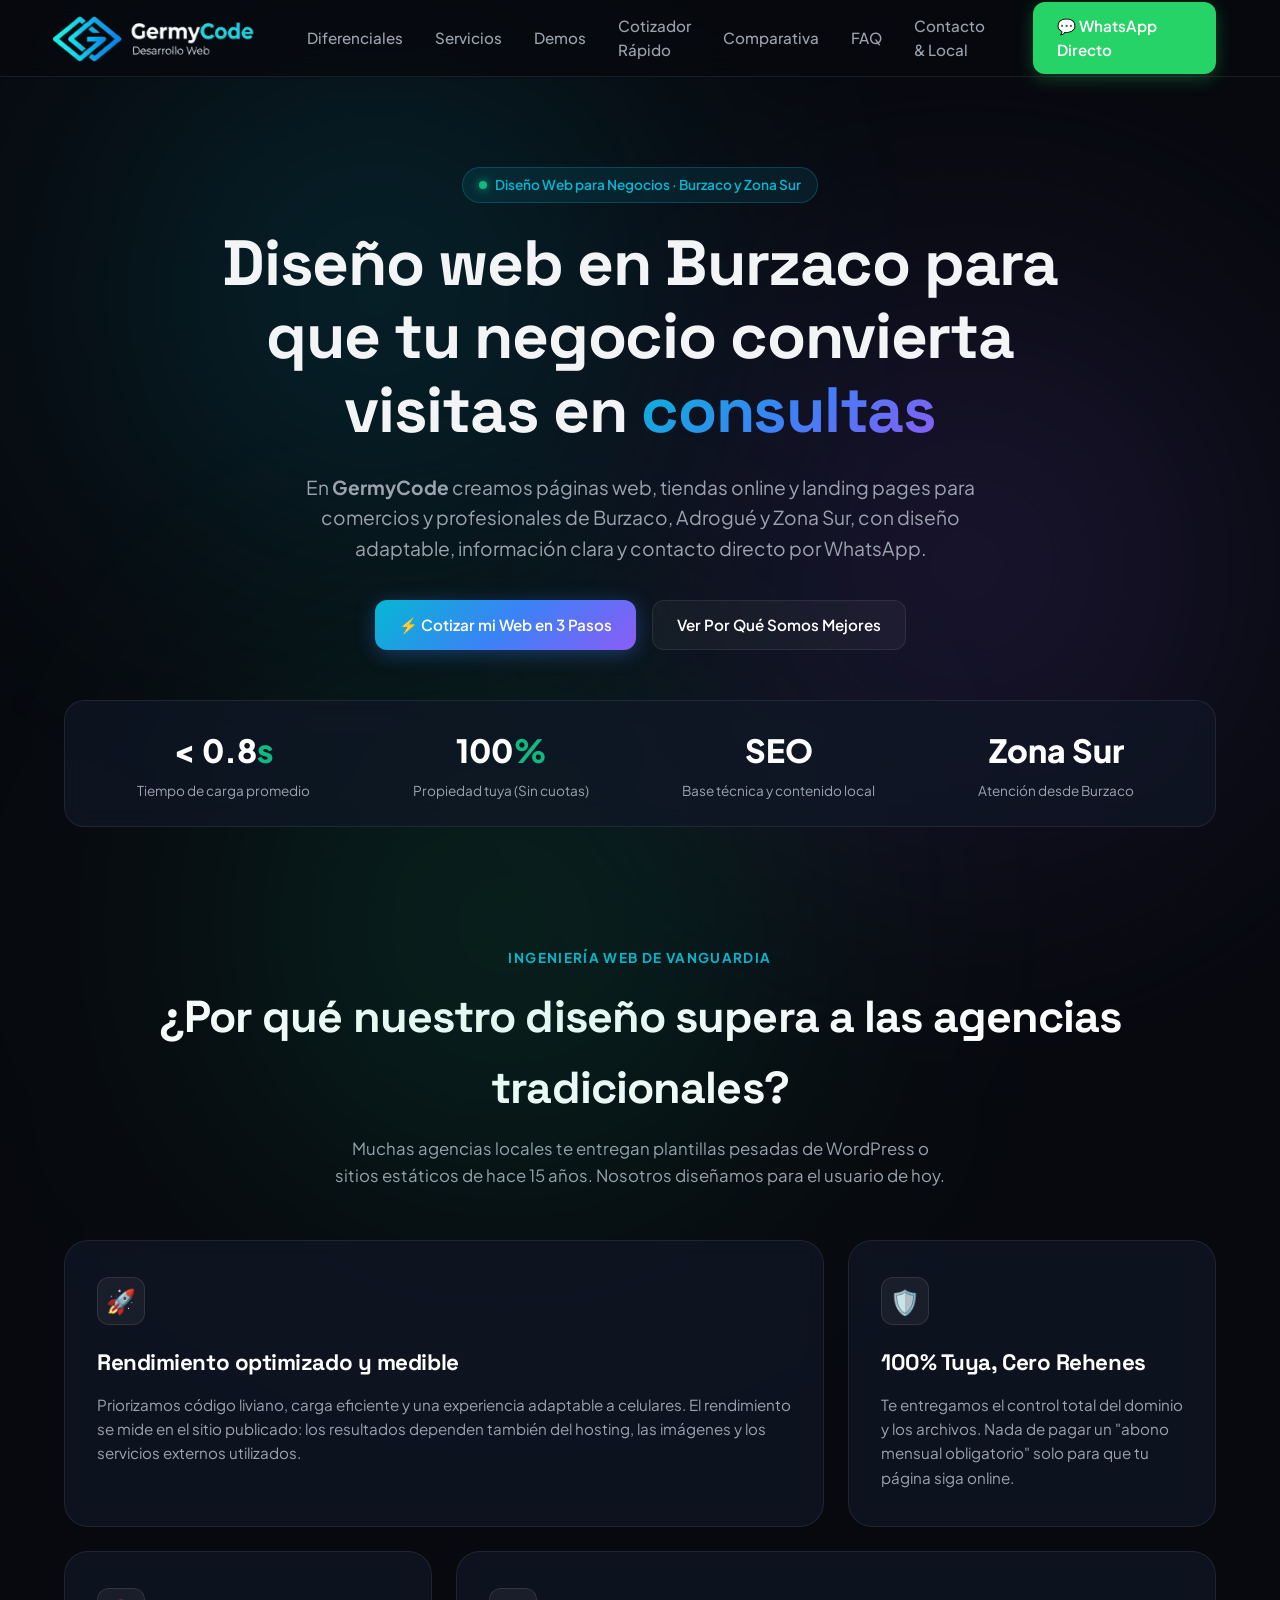
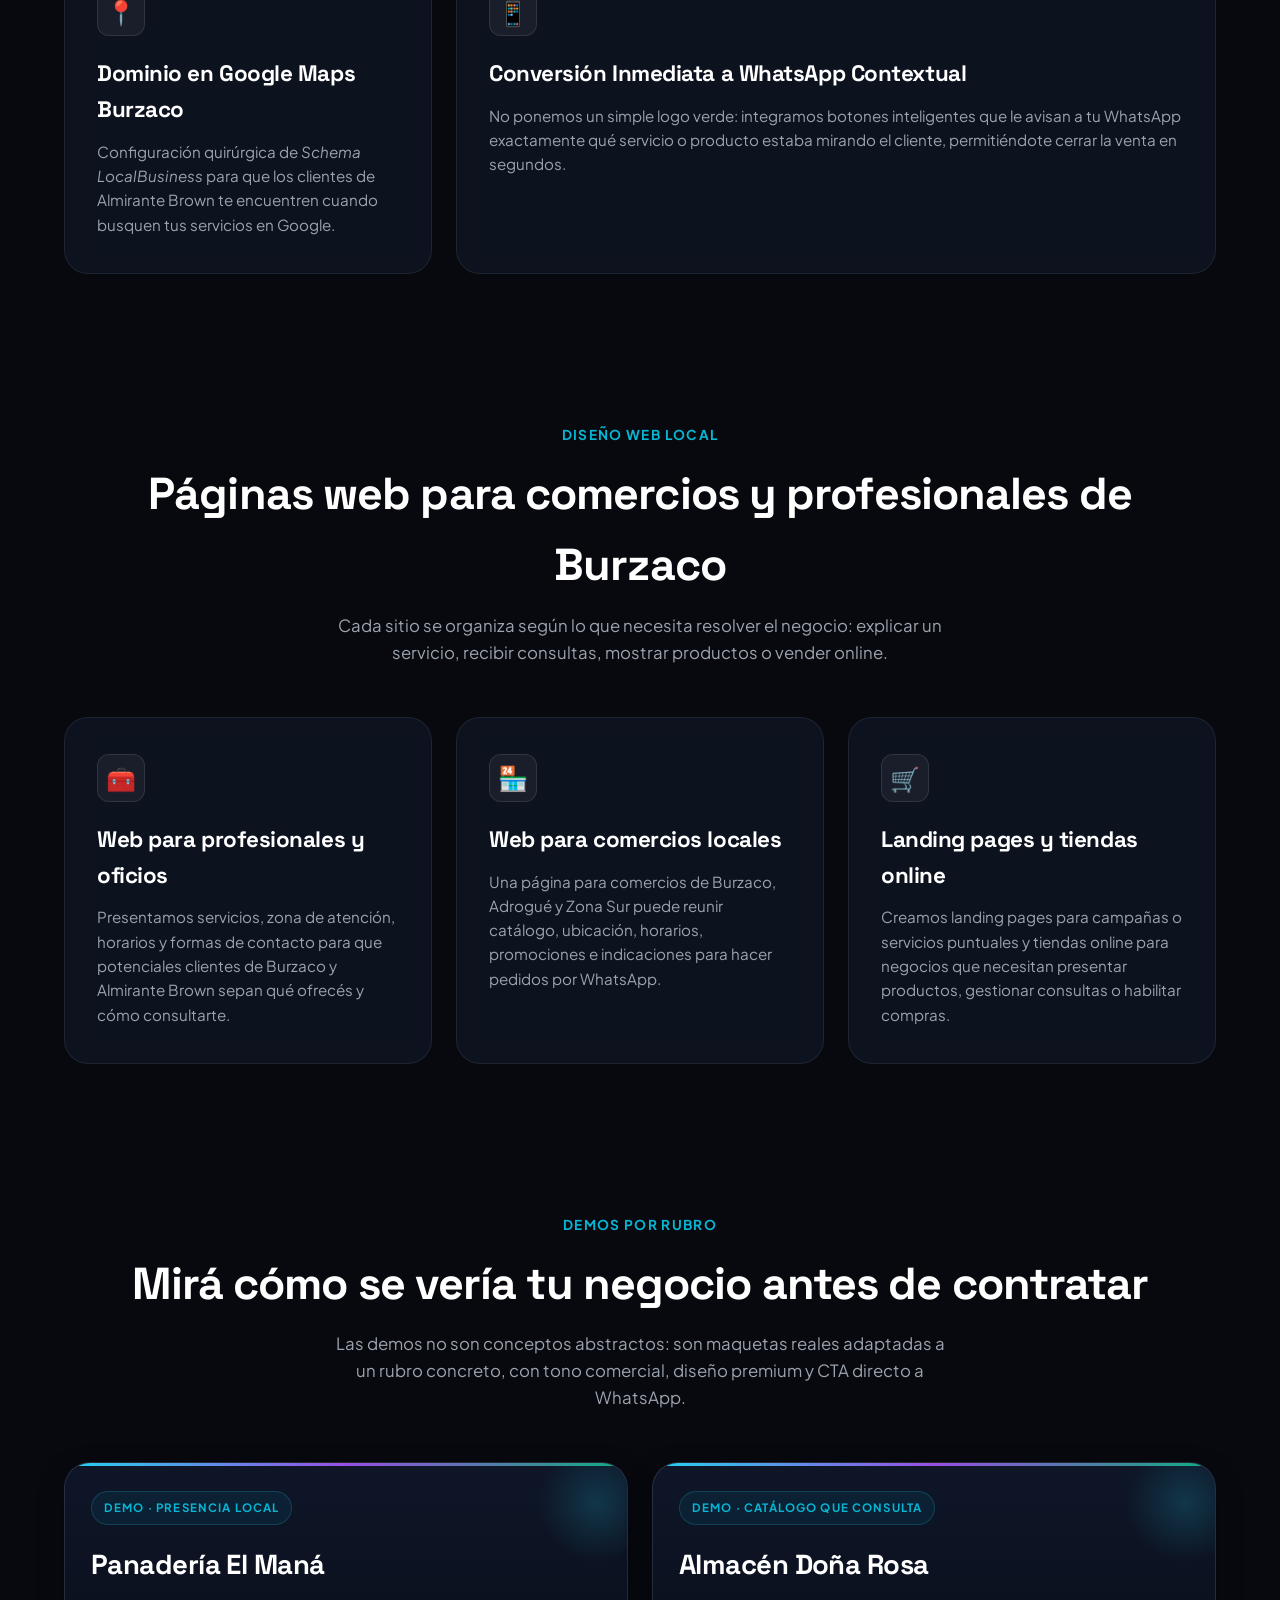
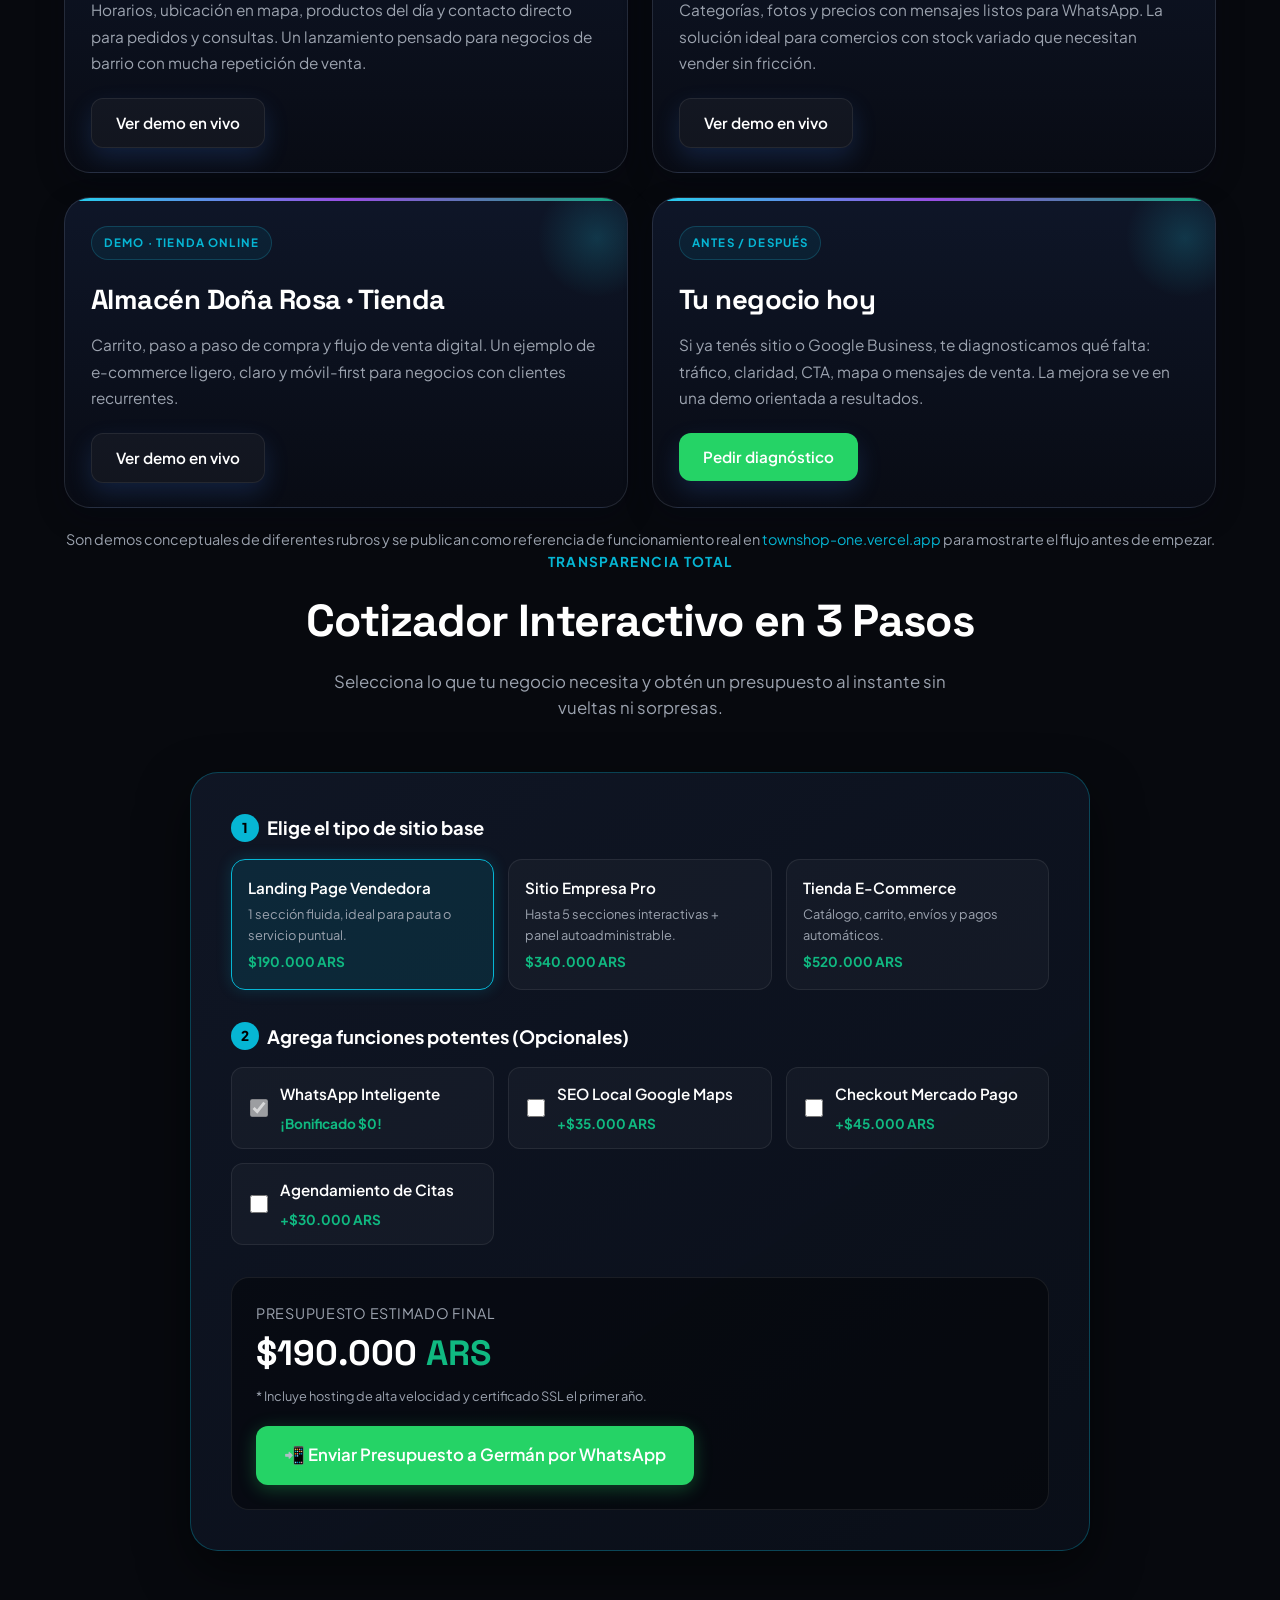
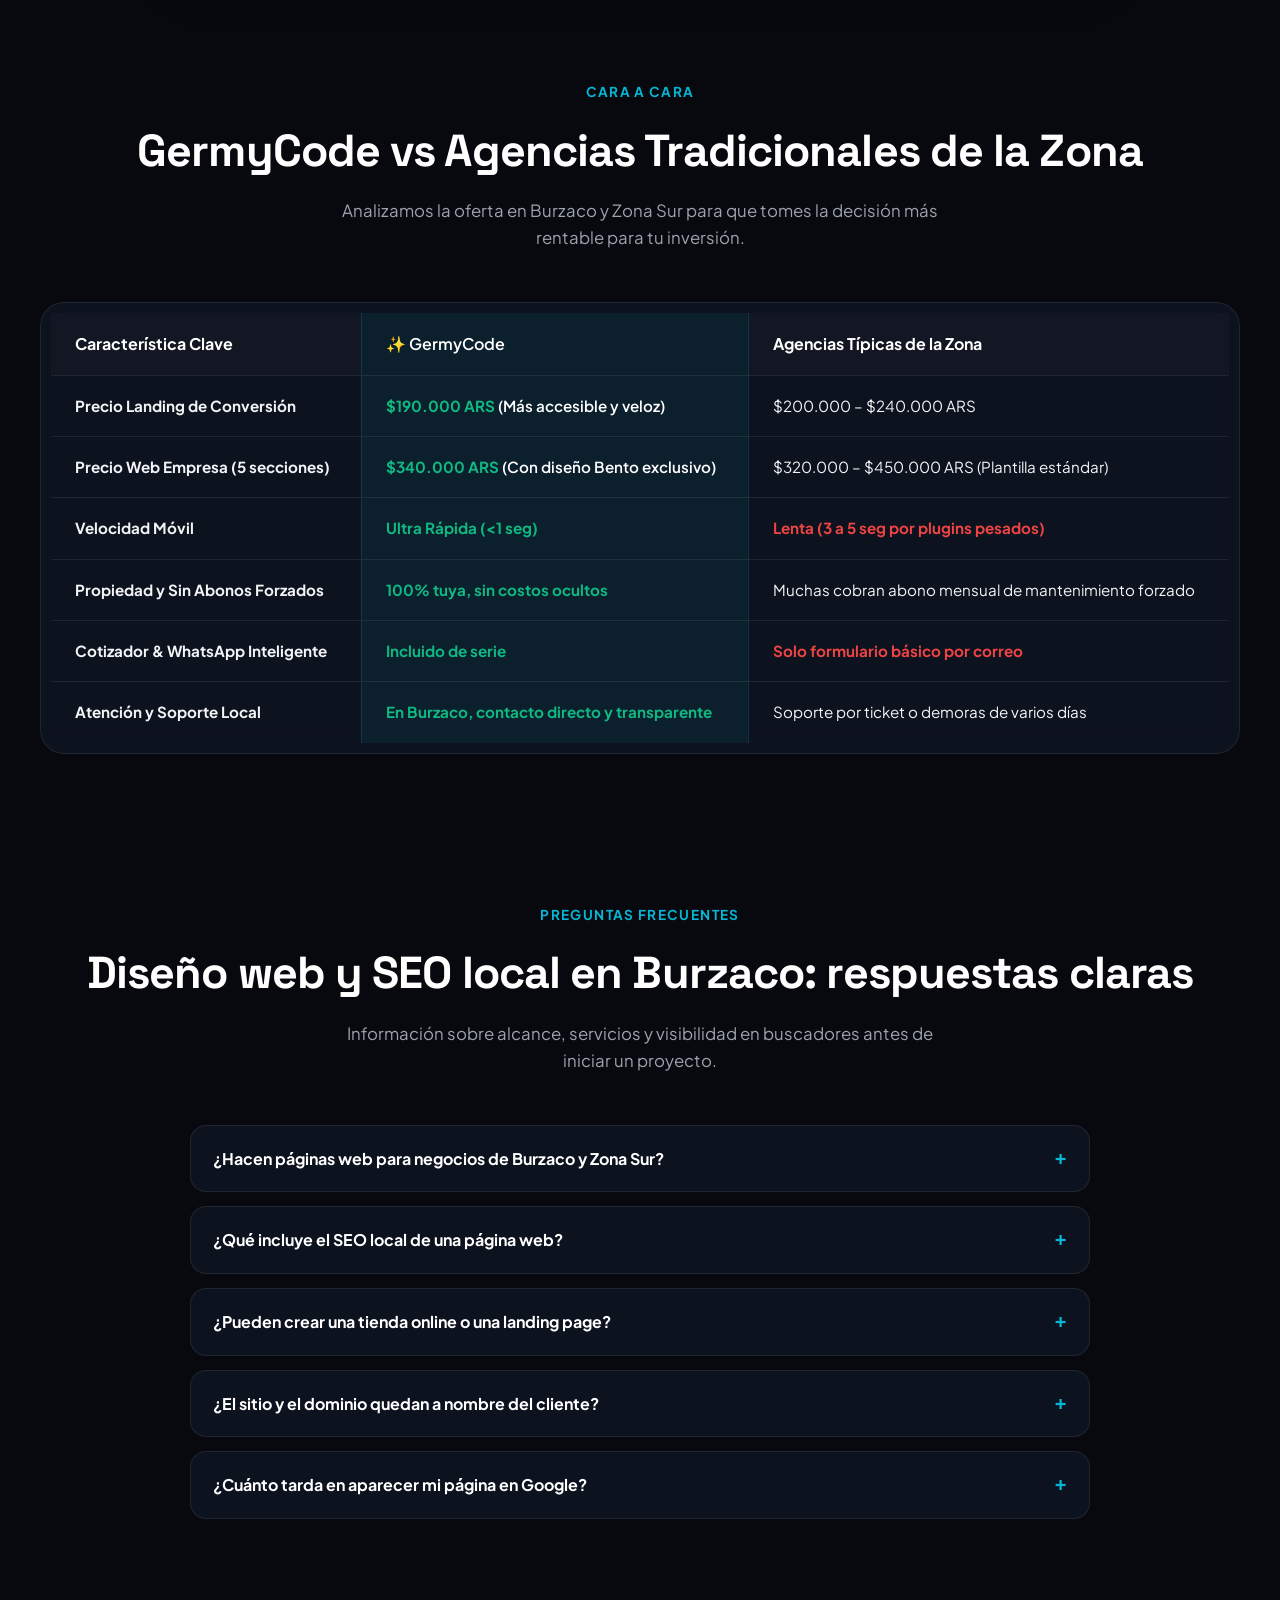
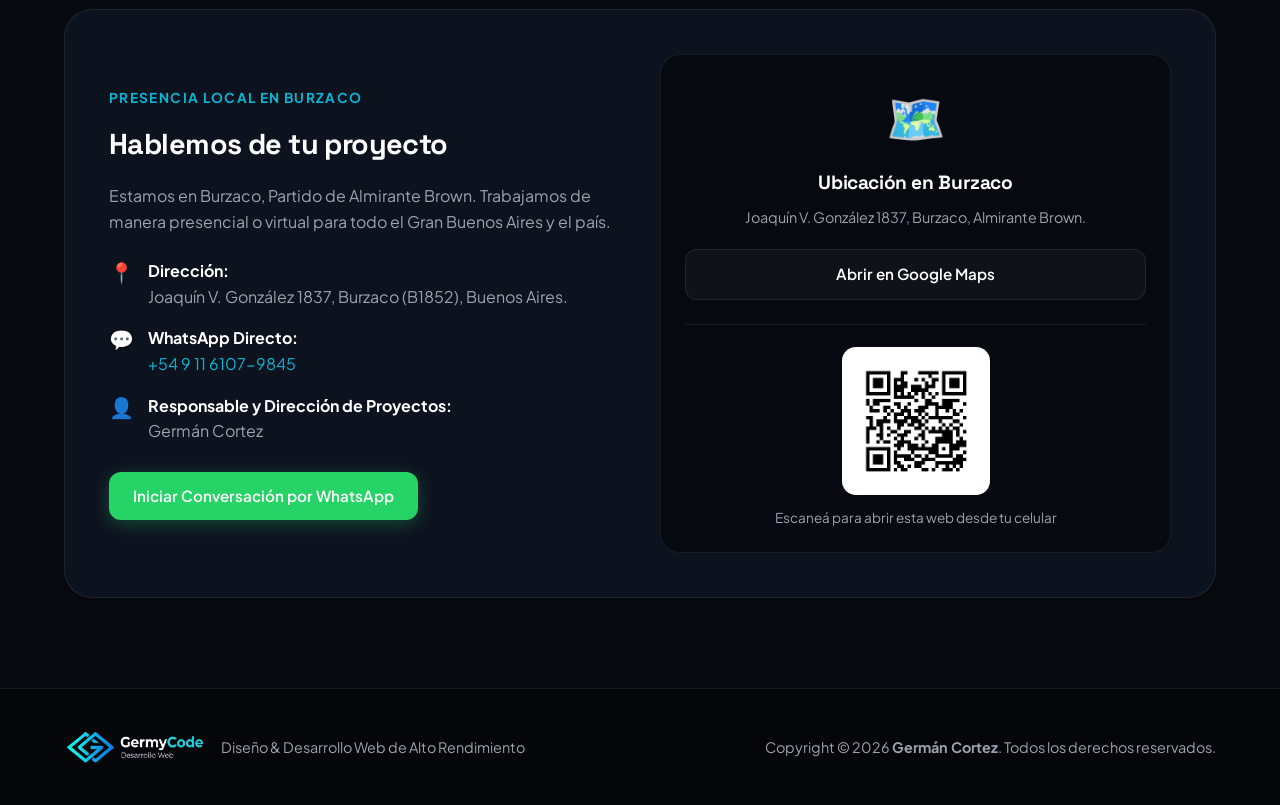
==== index.html @ 457bf607 "Dominio germycode.com.ar: rutas a raíz, canonical y metadatos - manifest: start_url y scope a "/" (a" ====
<!DOCTYPE html>
<html lang="es" class="scroll-smooth">
<head>
  <meta charset="UTF-8">
  <meta name="viewport" content="width=device-width, initial-scale=1.0">
  <meta http-equiv="X-UA-Compatible" content="IE=edge">
  <title>GermyCode | Sitio Web Profesional en Burzaco y Zona Sur</title>
  <meta name="description" content="Diseño web profesional en Burzaco y Zona Sur. Páginas rápidas, conversiones, tiendas online y landing pages para negocios locales con WhatsApp directo y SEO local.">
  <meta name="robots" content="index, follow, max-snippet:-1, max-image-preview:large, max-video-preview:-1">
  <meta name="theme-color" content="#07090e">
  <meta name="author" content="Germán Cortez - GermyCode">
  <link rel="canonical" href="https://www.germycode.com.ar/">
  <meta property="og:type" content="website">
  <meta property="og:locale" content="es_AR">
  <meta property="og:site_name" content="GermyCode">
  <meta property="og:url" content="https://www.germycode.com.ar/">
  <meta property="og:title" content="GermyCode | Sitio Web Profesional en Burzaco y Zona Sur">
  <meta property="og:description" content="Diseño web profesional en Burzaco y Zona Sur. Páginas rápidas, conversiones, tiendas online y landing pages para negocios locales con WhatsApp directo y SEO local.">
  <meta property="og:image" content="https://images.unsplash.com/photo-1460925895917-afdab827c52f?auto=format&fit=crop&w=1200&q=80">
  <meta name="twitter:card" content="summary_large_image">
  <meta name="twitter:title" content="GermyCode | Sitio Web Profesional en Burzaco y Zona Sur">
  <meta name="twitter:description" content="Diseño web profesional en Burzaco y Zona Sur. Páginas rápidas, conversiones, tiendas online y landing pages para negocios locales.">
  <meta name="twitter:image" content="https://images.unsplash.com/photo-1460925895917-afdab827c52f?auto=format&fit=crop&w=1200&q=80">

  <!-- Favicon GermyCode -->
  <link rel="icon" type="image/x-icon" href="assets/favicon.ico">
  <link rel="icon" type="image/png" sizes="32x32" href="assets/favicon-32x32.png">
  <link rel="icon" type="image/png" sizes="16x16" href="assets/favicon-16x16.png">
  <link rel="apple-touch-icon" sizes="180x180" href="assets/apple-touch-icon.png">

  <!-- PWA: Manifest -->
  <link rel="manifest" href="manifest.json">

  <link rel="preconnect" href="https://fonts.googleapis.com">
  <link rel="preconnect" href="https://fonts.gstatic.com" crossorigin>
  <link href="https://fonts.googleapis.com/css2?family=Plus+Jakarta+Sans:wght@300;400;500;600;700;800&family=Space+Grotesk:wght@500;700&display=swap" rel="stylesheet">
  
  <!-- Estructura de Datos Schema.org para SEO Local -->
  <script type="application/ld+json">
  {
    "@context": "https://schema.org",
    "@type": "LocalBusiness",
    "name": "GermyCode",
    "url": "https://www.germycode.com.ar/",
    "image": "https://www.germycode.com.ar/assets/android-chrome-512x512.png",
    "founder": {
      "@type": "Person",
      "name": "Germán Cortez"
    },
    "description": "Estudio de diseño web y soluciones digitales de alto impacto en Burzaco y Zona Sur.",
    "telephone": "+5491161079845",
    "contactPoint": {
      "@type": "ContactPoint",
      "telephone": "+5491161079845",
      "contactType": "sales",
      "availableLanguage": "Spanish",
      "url": "https://wa.me/5491161079845"
    },
    "address": {
      "@type": "PostalAddress",
      "streetAddress": "Joaquín V. González 1837",
      "addressLocality": "Burzaco",
      "addressRegion": "Buenos Aires",
      "postalCode": "1852",
      "addressCountry": "AR"
    },
    "geo": {
      "@type": "GeoCoordinates",
      "latitude": -34.8267,
      "longitude": -58.3975
    },
    "areaServed": [
      "Burzaco",
      "Adrogué",
      "Almirante Brown",
      "Zona Sur",
      "Buenos Aires"
    ],
    "openingHoursSpecification": {
      "@type": "OpeningHoursSpecification",
      "dayOfWeek": ["Monday", "Tuesday", "Wednesday", "Thursday", "Friday", "Saturday"],
      "opens": "09:00",
      "closes": "20:00"
    },
    "priceRange": "$$"
  }
  </script>
  <script type="application/ld+json">
  {
    "@context": "https://schema.org",
    "@type": "FAQPage",
    "mainEntity": [
      {
        "@type": "Question",
        "name": "¿Hacen páginas web para negocios de Burzaco y Zona Sur?",
        "acceptedAnswer": {
          "@type": "Answer",
          "text": "Sí. GermyCode trabaja desde Burzaco con comercios, profesionales y prestadores de servicios de Almirante Brown y Zona Sur. También se pueden coordinar proyectos a distancia."
        }
      },
      {
        "@type": "Question",
        "name": "¿Qué incluye el SEO local de una página web?",
        "acceptedAnswer": {
          "@type": "Answer",
          "text": "La base incluye estructura clara, títulos y descripciones relevantes, información local consistente y datos estructurados cuando corresponden. La visibilidad también depende de la competencia, el contenido, el perfil de negocio y otros factores; no se garantizan posiciones."
        }
      },
      {
        "@type": "Question",
        "name": "¿Pueden crear una tienda online o una landing page?",
        "acceptedAnswer": {
          "@type": "Answer",
          "text": "Sí. Se desarrollan landing pages para presentar un servicio, sitios institucionales para empresas y tiendas online con catálogo y flujo de compra, según el alcance acordado."
        }
      },
      {
        "@type": "Question",
        "name": "¿El sitio y el dominio quedan a nombre del cliente?",
        "acceptedAnswer": {
          "@type": "Answer",
          "text": "El sitio se entrega al cliente con acceso a sus archivos. El dominio y las cuentas de hosting se configuran a nombre del cliente para que mantenga el control."
        }
      },
      {
        "@type": "Question",
        "name": "¿Cuánto tarda en aparecer mi página en Google?",
        "acceptedAnswer": {
          "@type": "Answer",
          "text": "El tiempo de rastreo e indexación varía y no se puede garantizar una fecha ni una posición. Se puede facilitar el rastreo con una página accesible, enlaces internos y herramientas como Google Search Console."
        }
      }
    ]
  }
  </script>

  <style>
    :root {
      --bg-dark: #07090e;
      --card-bg: rgba(17, 24, 39, 0.7);
      --card-border: rgba(255, 255, 255, 0.08);
      --accent-cyan: #06b6d4;
      --accent-emerald: #10b981;
      --accent-violet: #8b5cf6;
      --accent-gradient: linear-gradient(135deg, #06b6d4 0%, #3b82f6 50%, #8b5cf6 100%);
      --text-main: #f3f4f6;
      --text-muted: #9ca3af;
    }

    * {
      box-sizing: border-box;
      margin: 0;
      padding: 0;
    }

    body {
      font-family: 'Plus Jakarta Sans', sans-serif;
      background-color: var(--bg-dark);
      color: var(--text-main);
      overflow-x: hidden;
      line-height: 1.6;
    }

    h1, h2, h3, h4, .font-heading {
      font-family: 'Space Grotesk', sans-serif;
      letter-spacing: -0.02em;
    }

    .container {
      width: 100%;
      max-width: 1200px;
      margin: 0 auto;
      padding: 0 24px;
    }

    /* Luces ambientales de fondo */
    .glow-bg {
      position: absolute;
      width: 500px;
      height: 500px;
      border-radius: 50%;
      filter: blur(140px);
      pointer-events: none;
      z-index: 0;
      opacity: 0.18;
    }
    .glow-cyan { top: 5%; left: 10%; background: #06b6d4; }
    .glow-violet { top: 35%; right: 5%; background: #8b5cf6; }
    .glow-emerald { top: 75%; left: 20%; background: #10b981; }

    /* Barra de Navegación */
    header {
      position: sticky;
      top: 0;
      z-index: 100;
      backdrop-filter: blur(16px);
      -webkit-backdrop-filter: blur(16px);
      background: rgba(7, 9, 14, 0.75);
      border-bottom: 1px solid var(--card-border);
    }
    .nav-inner {
      display: flex;
      justify-content: space-between;
      align-items: center;
      height: 76px;
      gap: 48px;
    }
    .brand {
      display: flex;
      align-items: center;
      gap: 12px;
      text-decoration: none;
      color: #fff;
      margin-left: -16px;
      margin-right: auto;
    }
    .brand-logo-img {
      display: block;
      height: 53px;
      width: auto;
    }

    .nav-links {
      display: flex;
      gap: 32px;
      align-items: center;
    }
    .nav-links a {
      color: var(--text-muted);
      text-decoration: none;
      font-size: 0.95rem;
      font-weight: 500;
      transition: color 0.2s ease;
    }
    .nav-links a:hover {
      color: #fff;
    }

    /* Botones */
    .btn {
      display: inline-flex;
      align-items: center;
      justify-content: center;
      gap: 8px;
      padding: 12px 24px;
      border-radius: 12px;
      font-weight: 600;
      font-size: 0.95rem;
      text-decoration: none;
      cursor: pointer;
      transition: all 0.3s cubic-bezier(0.16, 1, 0.3, 1);
      border: none;
    }
    .btn-primary {
      background: var(--accent-gradient);
      color: #fff;
      box-shadow: 0 4px 20px rgba(59, 130, 246, 0.35);
    }
    .btn-primary:hover {
      transform: translateY(-2px);
      box-shadow: 0 8px 28px rgba(6, 182, 212, 0.5);
    }
    .btn-outline {
      background: rgba(255, 255, 255, 0.04);
      color: #fff;
      border: 1px solid var(--card-border);
    }
    .btn-outline:hover {
      background: rgba(255, 255, 255, 0.1);
      border-color: rgba(255, 255, 255, 0.2);
    }
    .btn-whatsapp {
      background: #25d366;
      color: #fff;
      box-shadow: 0 4px 18px rgba(37, 211, 102, 0.3);
    }
    .btn-whatsapp:hover {
      transform: translateY(-2px);
      box-shadow: 0 8px 24px rgba(37, 211, 102, 0.5);
    }

    /* Hero */
    .hero {
      position: relative;
      padding: 90px 0 60px;
      text-align: center;
      z-index: 1;
    }
    .badge-pill {
      display: inline-flex;
      align-items: center;
      gap: 8px;
      padding: 6px 16px;
      background: rgba(6, 182, 212, 0.1);
      border: 1px solid rgba(6, 182, 212, 0.25);
      border-radius: 999px;
      color: var(--accent-cyan);
      font-size: 0.85rem;
      font-weight: 600;
      margin-bottom: 24px;
    }
    .badge-pill .pulse {
      width: 8px;
      height: 8px;
      border-radius: 50%;
      background: var(--accent-emerald);
      box-shadow: 0 0 10px var(--accent-emerald);
      animation: pulseAnim 2s infinite;
    }
    @keyframes pulseAnim {
      0% { opacity: 1; transform: scale(1); }
      50% { opacity: 0.4; transform: scale(1.3); }
      100% { opacity: 1; transform: scale(1); }
    }
    .hero h1 {
      font-size: clamp(2.5rem, 5vw, 4.2rem);
      line-height: 1.15;
      font-weight: 800;
      margin-bottom: 24px;
      max-width: 950px;
      margin-left: auto;
      margin-right: auto;
    }
    .text-gradient {
      background: var(--accent-gradient);
      background-clip: text;
      -webkit-background-clip: text;
      -webkit-text-fill-color: transparent;
    }
    .hero p {
      font-size: 1.2rem;
      color: var(--text-muted);
      max-width: 720px;
      margin: 0 auto 36px;
    }
    .hero-actions {
      display: flex;
      gap: 16px;
      justify-content: center;
      flex-wrap: wrap;
      margin-bottom: 50px;
    }
    .metrics-bar {
      display: grid;
      grid-template-columns: repeat(auto-fit, minmax(200px, 1fr));
      gap: 20px;
      margin-top: 40px;
      background: var(--card-bg);
      border: 1px solid var(--card-border);
      border-radius: 20px;
      padding: 24px 30px;
      backdrop-filter: blur(12px);
    }
    .metric-item {
      text-align: center;
    }
    .metric-num {
      font-size: 2rem;
      font-weight: 800;
      color: #fff;
    }
    .metric-num span {
      color: var(--accent-emerald);
    }
    .metric-label {
      font-size: 0.85rem;
      color: var(--text-muted);
      margin-top: 4px;
    }

    /* Bento Grid */
    .section-title-wrap {
      text-align: center;
      margin-bottom: 50px;
    }
    .section-tag {
      font-size: 0.85rem;
      font-weight: 700;
      text-transform: uppercase;
      letter-spacing: 0.1em;
      color: var(--accent-cyan);
      margin-bottom: 12px;
      display: block;
    }
    .section-title {
      font-size: clamp(2rem, 3.5vw, 2.8rem);
      font-weight: 700;
      color: #fff;
    }
    .section-subtitle {
      font-size: 1.05rem;
      color: var(--text-muted);
      max-width: 620px;
      margin: 12px auto 0;
    }

    .bento-grid {
      display: grid;
      grid-template-columns: repeat(12, 1fr);
      gap: 24px;
      margin-bottom: 90px;
    }
    .bento-card {
      background: var(--card-bg);
      border: 1px solid var(--card-border);
      border-radius: 24px;
      padding: 36px 32px;
      position: relative;
      overflow: hidden;
      transition: all 0.3s ease;
      backdrop-filter: blur(10px);
    }
    .bento-card:hover {
      border-color: rgba(6, 182, 212, 0.4);
      transform: translateY(-4px);
      box-shadow: 0 12px 30px rgba(0, 0, 0, 0.4);
    }
    .col-span-8 { grid-column: span 8; }
    .col-span-4 { grid-column: span 4; }
    .col-span-6 { grid-column: span 6; }
    .col-span-12 { grid-column: span 12; }

    .bento-icon {
      width: 48px;
      height: 48px;
      border-radius: 12px;
      display: flex;
      align-items: center;
      justify-content: center;
      margin-bottom: 20px;
      font-size: 1.5rem;
      background: rgba(255, 255, 255, 0.05);
      border: 1px solid rgba(255, 255, 255, 0.1);
    }
    .bento-card h3 {
      font-size: 1.4rem;
      font-weight: 700;
      margin-bottom: 12px;
      color: #fff;
    }
    .bento-card p {
      color: var(--text-muted);
      font-size: 0.95rem;
      line-height: 1.6;
    }

    /* Demos por rubro */
    .demo-grid {
      display: grid;
      grid-template-columns: repeat(2, minmax(0, 1fr));
      gap: 24px;
      margin-top: 42px;
    }
    .demo-card {
      background: linear-gradient(180deg, rgba(15, 23, 42, 0.95), rgba(9, 12, 21, 0.96));
      border: 1px solid rgba(148, 163, 184, 0.18);
      border-radius: 26px;
      padding: 28px 26px 24px;
      position: relative;
      overflow: hidden;
      transition: all 0.32s ease;
      backdrop-filter: blur(10px);
      box-shadow: 0 10px 28px rgba(2, 6, 23, 0.28);
    }
    .demo-card:hover {
      transform: translateY(-6px);
      border-color: rgba(34, 211, 238, 0.45);
      box-shadow: 0 20px 40px rgba(6, 182, 212, 0.14), 0 12px 28px rgba(15, 23, 42, 0.4);
    }
    .demo-card::before {
      content: "";
      position: absolute;
      inset: 0 0 auto 0;
      height: 3px;
      background: linear-gradient(90deg, rgba(34, 211, 238, 1), rgba(168, 85, 247, 0.9), rgba(16, 185, 129, 0.9));
      opacity: 1;
    }
    .demo-card::after {
      content: "";
      position: absolute;
      right: -30px;
      top: -20px;
      width: 120px;
      height: 120px;
      border-radius: 50%;
      background: radial-gradient(circle, rgba(34, 211, 238, 0.18), transparent 70%);
      pointer-events: none;
    }
    .demo-label {
      display: inline-flex;
      align-items: center;
      gap: 8px;
      padding: 7px 12px;
      border-radius: 999px;
      background: rgba(6, 182, 212, 0.08);
      border: 1px solid rgba(34, 211, 238, 0.2);
      color: var(--accent-cyan);
      font-size: 0.72rem;
      font-weight: 700;
      text-transform: uppercase;
      letter-spacing: 0.1em;
      margin-bottom: 18px;
    }
    .demo-card h3 {
      font-size: 1.72rem;
      margin-bottom: 10px;
      color: #fff;
      letter-spacing: -0.02em;
    }
    .demo-card p {
      color: var(--text-muted);
      font-size: 0.96rem;
      line-height: 1.7;
      margin-bottom: 22px;
      max-width: 58ch;
    }
    .demo-btn {
      display: inline-flex;
      width: fit-content;
      box-shadow: 0 10px 24px rgba(59, 130, 246, 0.18);
    }
    .demo-btn:hover {
      transform: translateY(-2px);
    }
    .demo-note {
      text-align: center;
      color: var(--text-muted);
      font-size: 0.9rem;
      margin-top: 20px;
      line-height: 1.6;
    }
    .demo-note a {
      color: var(--accent-cyan);
      text-decoration: none;
    }

    /* Preguntas frecuentes */
    .faq-list {
      display: grid;
      gap: 14px;
      max-width: 900px;
      margin: 0 auto 90px;
    }
    .faq-list details {
      background: var(--card-bg);
      border: 1px solid var(--card-border);
      border-radius: 16px;
      padding: 20px 22px;
      transition: border-color 0.2s ease, background 0.2s ease;
    }
    .faq-list details[open] {
      background: rgba(17, 24, 39, 0.92);
      border-color: rgba(6, 182, 212, 0.3);
    }
    .faq-list summary {
      color: #fff;
      cursor: pointer;
      font-weight: 700;
      list-style: none;
    }
    .faq-list summary::-webkit-details-marker { display: none; }
    .faq-list summary::after {
      content: "+";
      float: right;
      color: var(--accent-cyan);
      font-size: 1.25rem;
      line-height: 1;
      margin-left: 16px;
    }
    .faq-list details[open] summary::after { content: "−"; }
    .faq-list details p {
      color: var(--text-muted);
      line-height: 1.7;
      margin-top: 14px;
      max-width: 75ch;
    }

    /* Tabla Comparativa */
    .compare-section {
      padding: 40px 0 90px;
    }
    .table-container {
      overflow-x: auto;
      background: var(--card-bg);
      border: 1px solid var(--card-border);
      border-radius: 24px;
      padding: 10px;
      backdrop-filter: blur(12px);
    }
    table {
      width: 100%;
      border-collapse: collapse;
      text-align: left;
    }
    th, td {
      padding: 18px 24px;
      border-bottom: 1px solid var(--card-border);
      font-size: 0.95rem;
    }
    th {
      font-weight: 700;
      color: #fff;
      font-size: 1rem;
      background: rgba(255, 255, 255, 0.02);
    }
    tr:last-child td {
      border-bottom: none;
    }
    .highlight-cell {
      background: rgba(6, 182, 212, 0.08);
      font-weight: 600;
      color: #fff;
      border-left: 1px solid rgba(6, 182, 212, 0.2);
      border-right: 1px solid rgba(6, 182, 212, 0.2);
    }
    .badge-check {
      color: var(--accent-emerald);
      font-weight: 700;
    }
    .badge-cross {
      color: #ef4444;
      font-weight: 700;
    }

    /* Cotizador Interactivo */
    .estimator-box {
      background: linear-gradient(145deg, rgba(17, 24, 39, 0.9), rgba(10, 15, 25, 0.95));
      border: 1px solid rgba(6, 182, 212, 0.3);
      border-radius: 28px;
      padding: 40px;
      box-shadow: 0 20px 50px rgba(0, 0, 0, 0.5);
      margin: 40px auto 90px;
      max-width: 900px;
    }
    .estimator-step {
      margin-bottom: 32px;
    }
    .step-number {
      display: inline-block;
      width: 28px;
      height: 28px;
      line-height: 28px;
      text-align: center;
      border-radius: 50%;
      background: var(--accent-cyan);
      color: #000;
      font-weight: 800;
      font-size: 0.85rem;
      margin-right: 8px;
    }
    .step-title {
      font-size: 1.15rem;
      font-weight: 700;
      color: #fff;
      margin-bottom: 16px;
      display: flex;
      align-items: center;
    }
    .option-grid {
      display: grid;
      grid-template-columns: repeat(auto-fit, minmax(220px, 1fr));
      gap: 14px;
    }
    .option-card {
      background: rgba(255, 255, 255, 0.03);
      border: 1px solid var(--card-border);
      border-radius: 14px;
      padding: 16px;
      cursor: pointer;
      transition: all 0.2s ease;
      display: flex;
      flex-direction: column;
      justify-content: space-between;
    }
    .option-card:hover {
      border-color: rgba(255, 255, 255, 0.25);
    }
    .option-card.selected {
      background: rgba(6, 182, 212, 0.12);
      border-color: var(--accent-cyan);
      box-shadow: 0 0 15px rgba(6, 182, 212, 0.2);
    }
    .option-name {
      font-weight: 600;
      font-size: 0.95rem;
      color: #fff;
    }
    .option-price {
      font-size: 0.85rem;
      color: var(--accent-emerald);
      font-weight: 700;
      margin-top: 6px;
    }
    .checkbox-item {
      display: flex;
      align-items: center;
      gap: 12px;
      padding: 14px 18px;
      background: rgba(255, 255, 255, 0.03);
      border: 1px solid var(--card-border);
      border-radius: 12px;
      cursor: pointer;
      transition: all 0.2s ease;
    }
    .checkbox-item:hover {
      border-color: rgba(255, 255, 255, 0.2);
    }
    .checkbox-item input[type="checkbox"] {
      width: 18px;
      height: 18px;
      accent-color: var(--accent-cyan);
      cursor: pointer;
    }
    .calc-total-box {
      background: rgba(0, 0, 0, 0.4);
      border: 1px solid var(--card-border);
      border-radius: 18px;
      padding: 24px;
      display: flex;
      justify-content: space-between;
      align-items: center;
      flex-wrap: wrap;
      gap: 20px;
    }
    .total-title {
      font-size: 0.9rem;
      color: var(--text-muted);
      text-transform: uppercase;
      letter-spacing: 0.05em;
    }
    .total-amount {
      font-size: 2.2rem;
      font-weight: 800;
      color: #fff;
      font-family: 'Space Grotesk', sans-serif;
    }
    .total-amount span {
      color: var(--accent-emerald);
    }

    /* Contacto y Ubicación */
    .contact-card {
      background: var(--card-bg);
      border: 1px solid var(--card-border);
      border-radius: 28px;
      padding: 44px;
      margin-bottom: 90px;
      display: grid;
      grid-template-columns: 1fr 1fr;
      gap: 40px;
      align-items: center;
    }
    .contact-info h3 {
      font-size: 1.8rem;
      margin-bottom: 16px;
      color: #fff;
    }
    .contact-detail {
      display: flex;
      align-items: flex-start;
      gap: 14px;
      margin-bottom: 16px;
      color: var(--text-muted);
    }
    .contact-detail strong {
      color: #fff;
    }
    .contact-icon {
      color: var(--accent-cyan);
      font-size: 1.25rem;
      line-height: 1.4;
    }
    .qr-share {
      margin-top: 24px;
      padding-top: 22px;
      border-top: 1px solid var(--card-border);
      display: flex;
      flex-direction: column;
      align-items: center;
      gap: 12px;
      text-align: center;
    }
    .qr-share img {
      width: 148px;
      height: auto;
      padding: 10px;
      background: #fff;
      border-radius: 14px;
      display: block;
    }
    .qr-share p {
      margin: 0;
      font-size: 0.85rem;
      color: var(--text-muted);
    }

    /* Footer */
    footer {
      border-top: 1px solid var(--card-border);
      padding: 40px 0;
      background: #040609;
      font-size: 0.9rem;
      color: var(--text-muted);
    }
    .footer-content {
      display: flex;
      justify-content: space-between;
      align-items: center;
      flex-wrap: wrap;
      gap: 16px;
    }
    .footer-brand {
      display: flex;
      align-items: center;
      gap: 14px;
    }
    .footer-logo {
      height: 36px;
      width: auto;
      display: block;
    }

    /* Responsive */
    @media (max-width: 900px) {
      .col-span-8, .col-span-4, .col-span-6 { grid-column: span 12; }
      .contact-card { grid-template-columns: 1fr; }
      .nav-links { display: none; }
      .demo-grid { grid-template-columns: 1fr; }
    }
  </style>
</head>
<body>

  <div class="glow-bg glow-cyan"></div>
  <div class="glow-bg glow-violet"></div>
  <div class="glow-bg glow-emerald"></div>

  <!-- Header -->
  <header>
    <div class="container">
      <div class="nav-inner">
        <a href="#" class="brand" aria-label="GermyCode - Inicio">
          <img src="assets/logo-horizontal-transparent.png" alt="GermyCode" class="brand-logo-img" width="637" height="214">
        </a>
        <nav class="nav-links">
          <a href="#diferenciales">Diferenciales</a>
          <a href="#servicios-locales">Servicios</a>
          <a href="#demos">Demos</a>
          <a href="#cotizador">Cotizador Rápido</a>
          <a href="#comparativa">Comparativa</a>
          <a href="#preguntas-frecuentes">FAQ</a>
          <a href="#contacto">Contacto & Local</a>
        </nav>
        <a href="https://wa.me/5491161079845?text=Hola%20Germ%C3%A1n,%20quiero%20cotizar%20un%20sitio%20web%20para%20mi%20negocio%20en%20Burzaco" target="_blank" class="btn btn-whatsapp">
          <span>💬 WhatsApp Directo</span>
        </a>
      </div>
    </div>
  </header>

  <!-- Hero -->
  <section class="hero">
    <div class="container">
      <div class="badge-pill">
        <span class="pulse"></span>
        Diseño Web para Negocios · Burzaco y Zona Sur
      </div>
      <h1>
        Diseño web en Burzaco para que tu negocio convierta visitas en <span class="text-gradient">consultas</span>
      </h1>
      <p>
        En <strong>GermyCode</strong> creamos páginas web, tiendas online y landing pages para comercios y profesionales de Burzaco, Adrogué y Zona Sur, con diseño adaptable, información clara y contacto directo por WhatsApp.
      </p>
      <div class="hero-actions">
        <a href="#cotizador" class="btn btn-primary">⚡ Cotizar mi Web en 3 Pasos</a>
        <a href="#comparativa" class="btn btn-outline">Ver Por Qué Somos Mejores</a>
      </div>

      <!-- Métricas -->
      <div class="metrics-bar">
        <div class="metric-item">
          <div class="metric-num">&lt; 0.8<span>s</span></div>
          <div class="metric-label">Tiempo de carga promedio</div>
        </div>
        <div class="metric-item">
          <div class="metric-num">100<span>%</span></div>
          <div class="metric-label">Propiedad tuya (Sin cuotas)</div>
        </div>
        <div class="metric-item">
          <div class="metric-num">SEO</div>
          <div class="metric-label">Base técnica y contenido local</div>
        </div>
        <div class="metric-item">
          <div class="metric-num">Zona Sur</div>
          <div class="metric-label">Atención desde Burzaco</div>
        </div>
      </div>
    </div>
  </section>

  <!-- Bento Grid -->
  <section id="diferenciales" class="container" style="padding: 60px 24px 0;">
    <div class="section-title-wrap">
      <span class="section-tag">Ingeniería Web de Vanguardia</span>
      <h2 class="section-title">¿Por qué nuestro diseño supera a las agencias tradicionales?</h2>
      <p class="section-subtitle">
        Muchas agencias locales te entregan plantillas pesadas de WordPress o sitios estáticos de hace 15 años. Nosotros diseñamos para el usuario de hoy.
      </p>
    </div>

    <div class="bento-grid">
      <div class="bento-card col-span-8">
        <div class="bento-icon">🚀</div>
        <h3>Rendimiento optimizado y medible</h3>
        <p>
          Priorizamos código liviano, carga eficiente y una experiencia adaptable a celulares. El rendimiento se mide en el sitio publicado: los resultados dependen también del hosting, las imágenes y los servicios externos utilizados.
        </p>
      </div>

      <div class="bento-card col-span-4">
        <div class="bento-icon">🛡️</div>
        <h3>100% Tuya, Cero Rehenes</h3>
        <p>
          Te entregamos el control total del dominio y los archivos. Nada de pagar un "abono mensual obligatorio" solo para que tu página siga online.
        </p>
      </div>

      <div class="bento-card col-span-4">
        <div class="bento-icon">📍</div>
        <h3>Dominio en Google Maps Burzaco</h3>
        <p>
          Configuración quirúrgica de <em>Schema LocalBusiness</em> para que los clientes de Almirante Brown te encuentren cuando busquen tus servicios en Google.
        </p>
      </div>

      <div class="bento-card col-span-8">
        <div class="bento-icon">📱</div>
        <h3>Conversión Inmediata a WhatsApp Contextual</h3>
        <p>
          No ponemos un simple logo verde: integramos botones inteligentes que le avisan a tu WhatsApp exactamente qué servicio o producto estaba mirando el cliente, permitiéndote cerrar la venta en segundos.
        </p>
      </div>
    </div>
  </section>

  <!-- Servicios con enfoque local -->
  <section id="servicios-locales" class="container" style="padding: 60px 24px 0;">
    <div class="section-title-wrap">
      <span class="section-tag">Diseño Web Local</span>
      <h2 class="section-title">Páginas web para comercios y profesionales de Burzaco</h2>
      <p class="section-subtitle">
        Cada sitio se organiza según lo que necesita resolver el negocio: explicar un servicio, recibir consultas, mostrar productos o vender online.
      </p>
    </div>

    <div class="bento-grid">
      <article class="bento-card col-span-4">
        <div class="bento-icon">🧰</div>
        <h3>Web para profesionales y oficios</h3>
        <p>
          Presentamos servicios, zona de atención, horarios y formas de contacto para que potenciales clientes de Burzaco y Almirante Brown sepan qué ofrecés y cómo consultarte.
        </p>
      </article>
      <article class="bento-card col-span-4">
        <div class="bento-icon">🏪</div>
        <h3>Web para comercios locales</h3>
        <p>
          Una página para comercios de Burzaco, Adrogué y Zona Sur puede reunir catálogo, ubicación, horarios, promociones e indicaciones para hacer pedidos por WhatsApp.
        </p>
      </article>
      <article class="bento-card col-span-4">
        <div class="bento-icon">🛒</div>
        <h3>Landing pages y tiendas online</h3>
        <p>
          Creamos landing pages para campañas o servicios puntuales y tiendas online para negocios que necesitan presentar productos, gestionar consultas o habilitar compras.
        </p>
      </article>
    </div>
  </section>

  <!-- Demos por rubro -->
  <section id="demos" class="container" style="padding: 60px 24px 0;">
    <div class="section-title-wrap">
      <span class="section-tag">Demos por Rubro</span>
      <h2 class="section-title">Mirá cómo se vería tu negocio antes de contratar</h2>
      <p class="section-subtitle">
        Las demos no son conceptos abstractos: son maquetas reales adaptadas a un rubro concreto, con tono comercial, diseño premium y CTA directo a WhatsApp.
      </p>
    </div>

    <div class="demo-grid">
      <article class="demo-card">
        <span class="demo-label">Demo · Presencia local</span>
        <h3>Panadería El Maná</h3>
        <p>
          Horarios, ubicación en mapa, productos del día y contacto directo para pedidos y consultas. Un lanzamiento pensado para negocios de barrio con mucha repetición de venta.
        </p>
        <a class="btn btn-outline demo-btn" href="https://townshop-one.vercel.app/landing2/" target="_blank" rel="noopener">Ver demo en vivo</a>
      </article>

      <article class="demo-card">
        <span class="demo-label">Demo · Catálogo que consulta</span>
        <h3>Almacén Doña Rosa</h3>
        <p>
          Categorías, fotos y precios con mensajes listos para WhatsApp. La solución ideal para comercios con stock variado que necesitan vender sin fricción.
        </p>
        <a class="btn btn-outline demo-btn" href="https://townshop-one.vercel.app/landing-demos/landing-1/" target="_blank" rel="noopener">Ver demo en vivo</a>
      </article>

      <article class="demo-card">
        <span class="demo-label">Demo · Tienda online</span>
        <h3>Almacén Doña Rosa · Tienda</h3>
        <p>
          Carrito, paso a paso de compra y flujo de venta digital. Un ejemplo de e-commerce ligero, claro y móvil-first para negocios con clientes recurrentes.
        </p>
        <a class="btn btn-outline demo-btn" href="https://townshop-one.vercel.app/landing-demos/landing-3/" target="_blank" rel="noopener">Ver demo en vivo</a>
      </article>

      <article class="demo-card">
        <span class="demo-label">Antes / después</span>
        <h3>Tu negocio hoy</h3>
        <p>
          Si ya tenés sitio o Google Business, te diagnosticamos qué falta: tráfico, claridad, CTA, mapa o mensajes de venta. La mejora se ve en una demo orientada a resultados.
        </p>
        <a class="btn btn-whatsapp demo-btn" href="https://wa.me/5491161079845?text=Hola%2C%20quiero%20ver%20una%20demo%20para%20mi%20negocio%20y%20diagn%C3%B3stico%20sin%20compromiso." target="_blank" rel="noopener">Pedir diagnóstico</a>
      </article>
    </div>

    <p class="demo-note">
      Son demos conceptuales de diferentes rubros y se publican como referencia de funcionamiento real en <a href="https://townshop-one.vercel.app/" target="_blank" rel="noopener">townshop-one.vercel.app</a> para mostrarte el flujo antes de empezar.
    </p>
  </section>

  <!-- Cotizador Interactivo -->
  <section id="cotizador" class="container">
    <div class="section-title-wrap">
      <span class="section-tag">Transparencia Total</span>
      <h2 class="section-title">Cotizador Interactivo en 3 Pasos</h2>
      <p class="section-subtitle">
        Selecciona lo que tu negocio necesita y obtén un presupuesto al instante sin vueltas ni sorpresas.
      </p>
    </div>

    <div class="estimator-box">
      <!-- Paso 1 -->
      <div class="estimator-step">
        <div class="step-title">
          <span class="step-number">1</span> Elige el tipo de sitio base
        </div>
        <div class="option-grid" id="basePlans">
          <div class="option-card selected" data-price="190000" data-name="Landing Page Alta Conversión">
            <div class="option-name">Landing Page Vendedora</div>
            <div class="option-desc" style="font-size:0.8rem; color:var(--text-muted); margin-top:4px;">1 sección fluida, ideal para pauta o servicio puntual.</div>
            <div class="option-price">$190.000 ARS</div>
          </div>
          <div class="option-card" data-price="340000" data-name="Sitio Empresa Pro (Bento Grid)">
            <div class="option-name">Sitio Empresa Pro</div>
            <div class="option-desc" style="font-size:0.8rem; color:var(--text-muted); margin-top:4px;">Hasta 5 secciones interactivas + panel autoadministrable.</div>
            <div class="option-price">$340.000 ARS</div>
          </div>
          <div class="option-card" data-price="520000" data-name="Tienda E-Commerce Full">
            <div class="option-name">Tienda E-Commerce</div>
            <div class="option-desc" style="font-size:0.8rem; color:var(--text-muted); margin-top:4px;">Catálogo, carrito, envíos y pagos automáticos.</div>
            <div class="option-price">$520.000 ARS</div>
          </div>
        </div>
      </div>

      <!-- Paso 2 -->
      <div class="estimator-step">
        <div class="step-title">
          <span class="step-number">2</span> Agrega funciones potentes (Opcionales)
        </div>
        <div class="option-grid">
          <label class="checkbox-item">
            <input type="checkbox" class="extra-check" data-price="0" data-name="WhatsApp Inteligente Contextual" checked disabled>
            <div>
              <div class="option-name">WhatsApp Inteligente</div>
              <div class="option-price" style="color:var(--accent-emerald);">¡Bonificado $0!</div>
            </div>
          </label>
          <label class="checkbox-item">
            <input type="checkbox" class="extra-check" data-price="35000" data-name="Optimización SEO Local Burzaco / Google Maps">
            <div>
              <div class="option-name">SEO Local Google Maps</div>
              <div class="option-price">+$35.000 ARS</div>
            </div>
          </label>
          <label class="checkbox-item">
            <input type="checkbox" class="extra-check" data-price="45000" data-name="Integración Pasarela Mercado Pago">
            <div>
              <div class="option-name">Checkout Mercado Pago</div>
              <div class="option-price">+$45.000 ARS</div>
            </div>
          </label>
          <label class="checkbox-item">
            <input type="checkbox" class="extra-check" data-price="30000" data-name="Sistema de Turnos y Agendamiento Online">
            <div>
              <div class="option-name">Agendamiento de Citas</div>
              <div class="option-price">+$30.000 ARS</div>
            </div>
          </label>
        </div>
      </div>

      <!-- Paso 3 -->
      <div class="calc-total-box">
        <div>
          <div class="total-title">Presupuesto Estimado Final</div>
          <div class="total-amount" id="totalDisplay">$190.000 <span>ARS</span></div>
          <div style="font-size:0.8rem; color:var(--text-muted); margin-top:4px;">* Incluye hosting de alta velocidad y certificado SSL el primer año.</div>
        </div>
        <a id="btnSendWhatsapp" href="#" target="_blank" class="btn btn-whatsapp" style="font-size:1.05rem; padding:16px 28px;">
          📲 Enviar Presupuesto a Germán por WhatsApp
        </a>
      </div>
    </div>
  </section>

  <!-- Comparativa -->
  <section id="comparativa" class="compare-section container">
    <div class="section-title-wrap">
      <span class="section-tag">Cara a Cara</span>
      <h2 class="section-title">GermyCode vs Agencias Tradicionales de la Zona</h2>
      <p class="section-subtitle">
        Analizamos la oferta en Burzaco y Zona Sur para que tomes la decisión más rentable para tu inversión.
      </p>
    </div>

    <div class="table-container">
      <table>
        <thead>
          <tr>
            <th>Característica Clave</th>
            <th class="highlight-cell">✨ GermyCode</th>
            <th>Agencias Típicas de la Zona</th>
          </tr>
        </thead>
        <tbody>
          <tr>
            <td><strong>Precio Landing de Conversión</strong></td>
            <td class="highlight-cell"><span class="badge-check">$190.000 ARS</span> (Más accesible y veloz)</td>
            <td>$200.000 – $240.000 ARS</td>
          </tr>
          <tr>
            <td><strong>Precio Web Empresa (5 secciones)</strong></td>
            <td class="highlight-cell"><span class="badge-check">$340.000 ARS</span> (Con diseño Bento exclusivo)</td>
            <td>$320.000 – $450.000 ARS (Plantilla estándar)</td>
          </tr>
          <tr>
            <td><strong>Velocidad Móvil</strong></td>
            <td class="highlight-cell"><span class="badge-check">Ultra Rápida (&lt;1 seg)</span></td>
            <td><span class="badge-cross">Lenta (3 a 5 seg por plugins pesados)</span></td>
          </tr>
          <tr>
            <td><strong>Propiedad y Sin Abonos Forzados</strong></td>
            <td class="highlight-cell"><span class="badge-check">100% tuya, sin costos ocultos</span></td>
            <td>Muchas cobran abono mensual de mantenimiento forzado</td>
          </tr>
          <tr>
            <td><strong>Cotizador & WhatsApp Inteligente</strong></td>
            <td class="highlight-cell"><span class="badge-check">Incluido de serie</span></td>
            <td><span class="badge-cross">Solo formulario básico por correo</span></td>
          </tr>
          <tr>
            <td><strong>Atención y Soporte Local</strong></td>
            <td class="highlight-cell"><span class="badge-check">En Burzaco, contacto directo y transparente</span></td>
            <td>Soporte por ticket o demoras de varios días</td>
          </tr>
        </tbody>
      </table>
    </div>
  </section>

  <!-- Preguntas frecuentes -->
  <section id="preguntas-frecuentes" class="container" style="padding: 60px 24px 0;">
    <div class="section-title-wrap">
      <span class="section-tag">Preguntas Frecuentes</span>
      <h2 class="section-title">Diseño web y SEO local en Burzaco: respuestas claras</h2>
      <p class="section-subtitle">
        Información sobre alcance, servicios y visibilidad en buscadores antes de iniciar un proyecto.
      </p>
    </div>

    <div class="faq-list">
      <details>
        <summary>¿Hacen páginas web para negocios de Burzaco y Zona Sur?</summary>
        <p>Sí. GermyCode trabaja desde Burzaco con comercios, profesionales y prestadores de servicios de Almirante Brown y Zona Sur. También se pueden coordinar proyectos a distancia.</p>
      </details>
      <details>
        <summary>¿Qué incluye el SEO local de una página web?</summary>
        <p>La base incluye estructura clara, títulos y descripciones relevantes, información local consistente y datos estructurados cuando corresponden. La visibilidad también depende de la competencia, el contenido, el perfil de negocio y otros factores; no se garantizan posiciones.</p>
      </details>
      <details>
        <summary>¿Pueden crear una tienda online o una landing page?</summary>
        <p>Sí. Se desarrollan landing pages para presentar un servicio, sitios institucionales para empresas y tiendas online con catálogo y flujo de compra, según el alcance acordado.</p>
      </details>
      <details>
        <summary>¿El sitio y el dominio quedan a nombre del cliente?</summary>
        <p>El sitio se entrega al cliente con acceso a sus archivos. El dominio y las cuentas de hosting se configuran a nombre del cliente para que mantenga el control.</p>
      </details>
      <details>
        <summary>¿Cuánto tarda en aparecer mi página en Google?</summary>
        <p>El tiempo de rastreo e indexación varía y no se puede garantizar una fecha ni una posición. Se puede facilitar el rastreo con una página accesible, enlaces internos y herramientas como Google Search Console.</p>
      </details>
    </div>
  </section>

  <!-- Contacto y Ubicación -->
  <section id="contacto" class="container">
    <div class="contact-card">
      <div class="contact-info">
        <span class="section-tag">Presencia Local en Burzaco</span>
        <h3>Hablemos de tu proyecto</h3>
        <p style="color:var(--text-muted); margin-bottom: 24px;">
          Estamos en Burzaco, Partido de Almirante Brown. Trabajamos de manera presencial o virtual para todo el Gran Buenos Aires y el país.
        </p>

        <div class="contact-detail">
          <span class="contact-icon">📍</span>
          <div>
            <strong>Dirección:</strong><br>
            Joaquín V. González 1837, Burzaco (B1852), Buenos Aires.
          </div>
        </div>

        <div class="contact-detail">
          <span class="contact-icon">💬</span>
          <div>
            <strong>WhatsApp Directo:</strong><br>
            <a href="https://wa.me/5491161079845" style="color:var(--accent-cyan); text-decoration:none;">+54 9 11 6107-9845</a>
          </div>
        </div>

        <div class="contact-detail">
          <span class="contact-icon">👤</span>
          <div>
            <strong>Responsable y Dirección de Proyectos:</strong><br>
            Germán Cortez
          </div>
        </div>

        <div style="margin-top: 28px;">
          <a href="https://wa.me/5491161079845?text=Hola%20Germ%C3%A1n,%20te%20escribo%20desde%20la%20web%20para%20coordinar%20una%20reuni%C3%B3n" target="_blank" class="btn btn-whatsapp">
            Iniciar Conversación por WhatsApp
          </a>
        </div>
      </div>

      <!-- Tarjeta Ubicación Google Maps -->
      <div style="background:rgba(0,0,0,0.5); border:1px solid var(--card-border); border-radius:20px; padding:24px; text-align:center;">
        <div style="font-size:3rem; margin-bottom:12px;">🗺️</div>
        <h4 style="font-size:1.2rem; color:#fff; margin-bottom:8px;">Ubicación en Burzaco</h4>
        <p style="font-size:0.9rem; color:var(--text-muted); margin-bottom:20px;">
          Joaquín V. González 1837, Burzaco, Almirante Brown.
        </p>
        <a href="https://maps.google.com/?q=Joaquin+V+Gonzalez+1837+Burzaco+Buenos+Aires" target="_blank" class="btn btn-outline" style="width:100%;">
          Abrir en Google Maps
        </a>
        <div class="qr-share">
          <img src="assets/QR-germycode.png" alt="Código QR con la dirección de GermyCode" width="300" height="300" loading="lazy">
          <p>Escaneá para abrir esta web desde tu celular</p>
        </div>
      </div>
    </div>
  </section>

  <!-- PWA: Botón de instalación y banner iOS -->
  <div id="pwa-install-container" style="position: fixed; bottom: 24px; left: 50%; transform: translateX(-50%); z-index: 1000; display: none;">
    <button id="btn-instalar" class="btn btn-primary" style="box-shadow: 0 8px 32px rgba(6, 182, 212, 0.4);">
      📱 Instalar en la pantalla de inicio
    </button>
  </div>

  <div id="pwa-ios-banner" style="display: none; position: fixed; bottom: 0; left: 0; right:0; background: rgba(7, 9, 14, 0.98); border-top: 1px solid var(--card-border); padding: 16px 24px; z-index: 1000; backdrop-filter: blur(12px);">
    <div style="display: flex; align-items: center; justify-content: space-between; max-width: 1200px; margin: 0 auto; gap: 16px; flex-wrap: wrap;">
      <div style="display: flex; align-items: center; gap: 12px;">
        <span style="font-size: 1.5rem;">📲</span>
        <div>
          <div style="color: #fff; font-weight: 600; font-size: 0.95rem;">Instalá GermyCode en tu iPhone</div>
          <div style="color: var(--text-muted); font-size: 0.85rem;">Tocá <strong style="color: #fff;">Compartir</strong> en Safari y luego <strong style="color: #fff;">«Añadir a la pantalla de inicio»</strong></div>
        </div>
      </div>
      <button id="btn-cerrar-ios" style="background: none; border: none; color: var(--text-muted); font-size: 1.2rem; cursor: pointer; padding: 4px 8px;">✕</button>
    </div>
  </div>

  <!-- Footer -->
  <footer>
    <div class="container">
      <div class="footer-content">
        <div class="footer-brand">
          <img src="assets/logo-horizontal-transparent.png" alt="GermyCode" class="footer-logo" width="637" height="214">
          <span>Diseño &amp; Desarrollo Web de Alto Rendimiento</span>
        </div>
        <div>
          Copyright &copy; 2026 <strong>Germán Cortez</strong>. Todos los derechos reservados.
        </div>
      </div>
    </div>
  </footer>

  <!-- Script del Cotizador -->
  <script>
    const baseCards = document.querySelectorAll('#basePlans .option-card');
    const extraChecks = document.querySelectorAll('.extra-check');
    const totalDisplay = document.getElementById('totalDisplay');
    const btnSendWhatsapp = document.getElementById('btnSendWhatsapp');

    let selectedBase = {
      name: "Landing Page Vendedora",
      price: 190000
    };

    function updateTotal() {
      let total = selectedBase.price;
      let selectedExtras = [];

      extraChecks.forEach(check => {
        if (check.checked) {
          total += parseInt(check.dataset.price);
          if (parseInt(check.dataset.price) > 0) {
            selectedExtras.push(check.dataset.name);
          }
        }
      });

      totalDisplay.innerHTML = "$" + total.toLocaleString('es-AR') + " <span>ARS</span>";

      let msg = `Hola Germán! Estuve usando el cotizador de GermyCode:\n`;
      msg += `📌 Plan Base: ${selectedBase.name} ($${selectedBase.price.toLocaleString('es-AR')} ARS)\n`;
      if (selectedExtras.length > 0) {
        msg += `➕ Adicionales:\n- ` + selectedExtras.join('\n- ') + `\n`;
      }
      msg += `💰 Presupuesto estimado: $${total.toLocaleString('es-AR')} ARS.\n`;
      msg += `¿Podemos coordinar para avanzar con mi página web?`;

      btnSendWhatsapp.href = `https://wa.me/5491161079845?text=${encodeURIComponent(msg)}`;
    }

    baseCards.forEach(card => {
      card.addEventListener('click', () => {
        baseCards.forEach(c => c.classList.remove('selected'));
        card.classList.add('selected');
        selectedBase = {
          name: card.dataset.name,
          price: parseInt(card.dataset.price)
        };
        updateTotal();
      });
    });

    extraChecks.forEach(check => {
      check.addEventListener('change', updateTotal);
    });

    updateTotal();
  </script>

  <!-- PWA: Service Worker e instalación -->
  <script>
    if ('serviceWorker' in navigator) {
      navigator.serviceWorker.register('sw.js')
        .then(() => console.log('Service Worker registrado con éxito'))
        .catch((err) => console.error('Error al registrar Service Worker', err));
    }

    let eventoInstalacion;
    const botonInstalar = document.getElementById('btn-instalar');
    const installContainer = document.getElementById('pwa-install-container');
    const iosBanner = document.getElementById('pwa-ios-banner');
    const btnCerrarIos = document.getElementById('btn-cerrar-ios');

    const esIOS = /iphone|ipad|ipod/i.test(navigator.userAgent);
    const esStandalone = window.matchMedia('(display-mode: standalone)').matches || navigator.standalone;

    if (esIOS && !esStandalone) {
      iosBanner.style.display = 'block';
    }

    btnCerrarIos.addEventListener('click', () => {
      iosBanner.style.display = 'none';
    });

    window.addEventListener('beforeinstallprompt', (e) => {
      e.preventDefault();
      eventoInstalacion = e;
      installContainer.style.display = 'block';
    });

    botonInstalar.addEventListener('click', async () => {
      if (!eventoInstalacion) return;
      eventoInstalacion.prompt();
      const { outcome } = await eventoInstalacion.userChoice;
      console.log(`El usuario seleccionó: ${outcome}`);
      eventoInstalacion = null;
      installContainer.style.display = 'none';
    });

    window.addEventListener('appinstalled', () => {
      console.log('¡Aplicación web instalada correctamente!');
      installContainer.style.display = 'none';
      iosBanner.style.display = 'none';
    });
  </script>
</body>
</html>
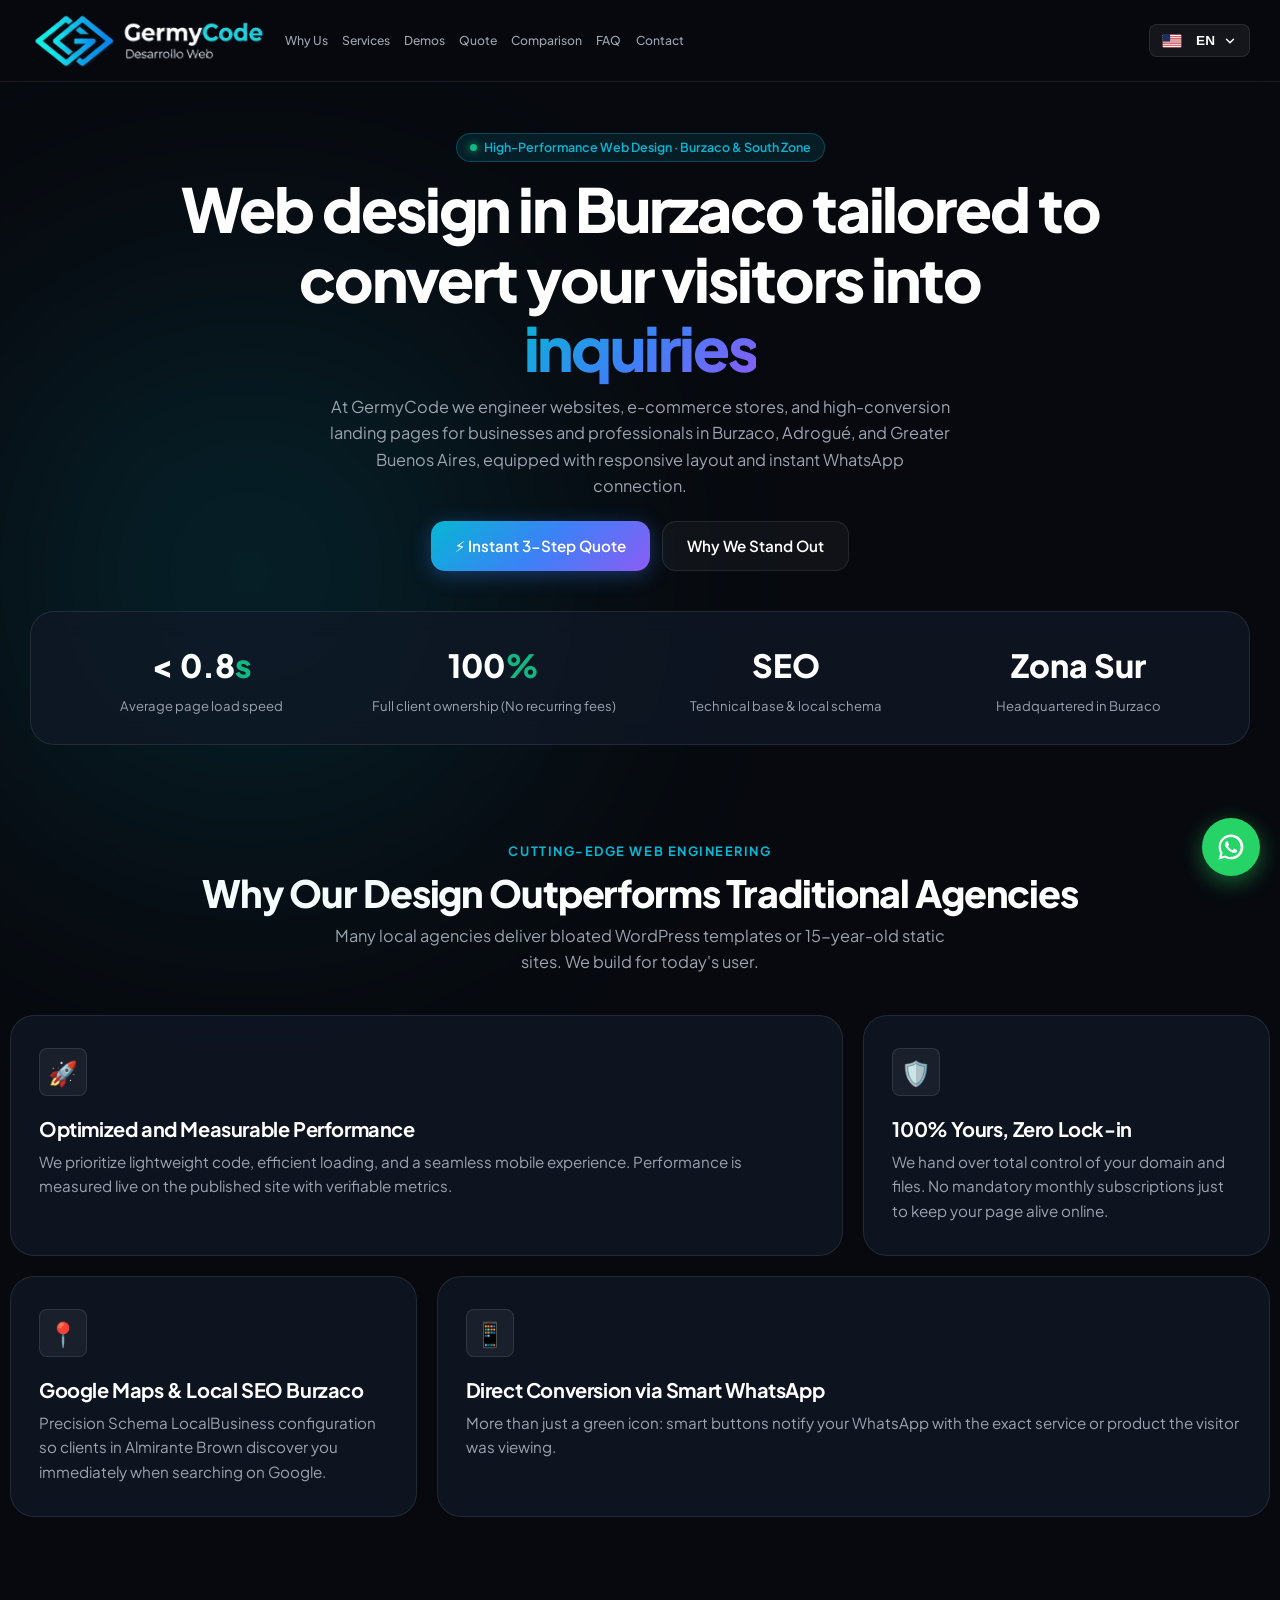
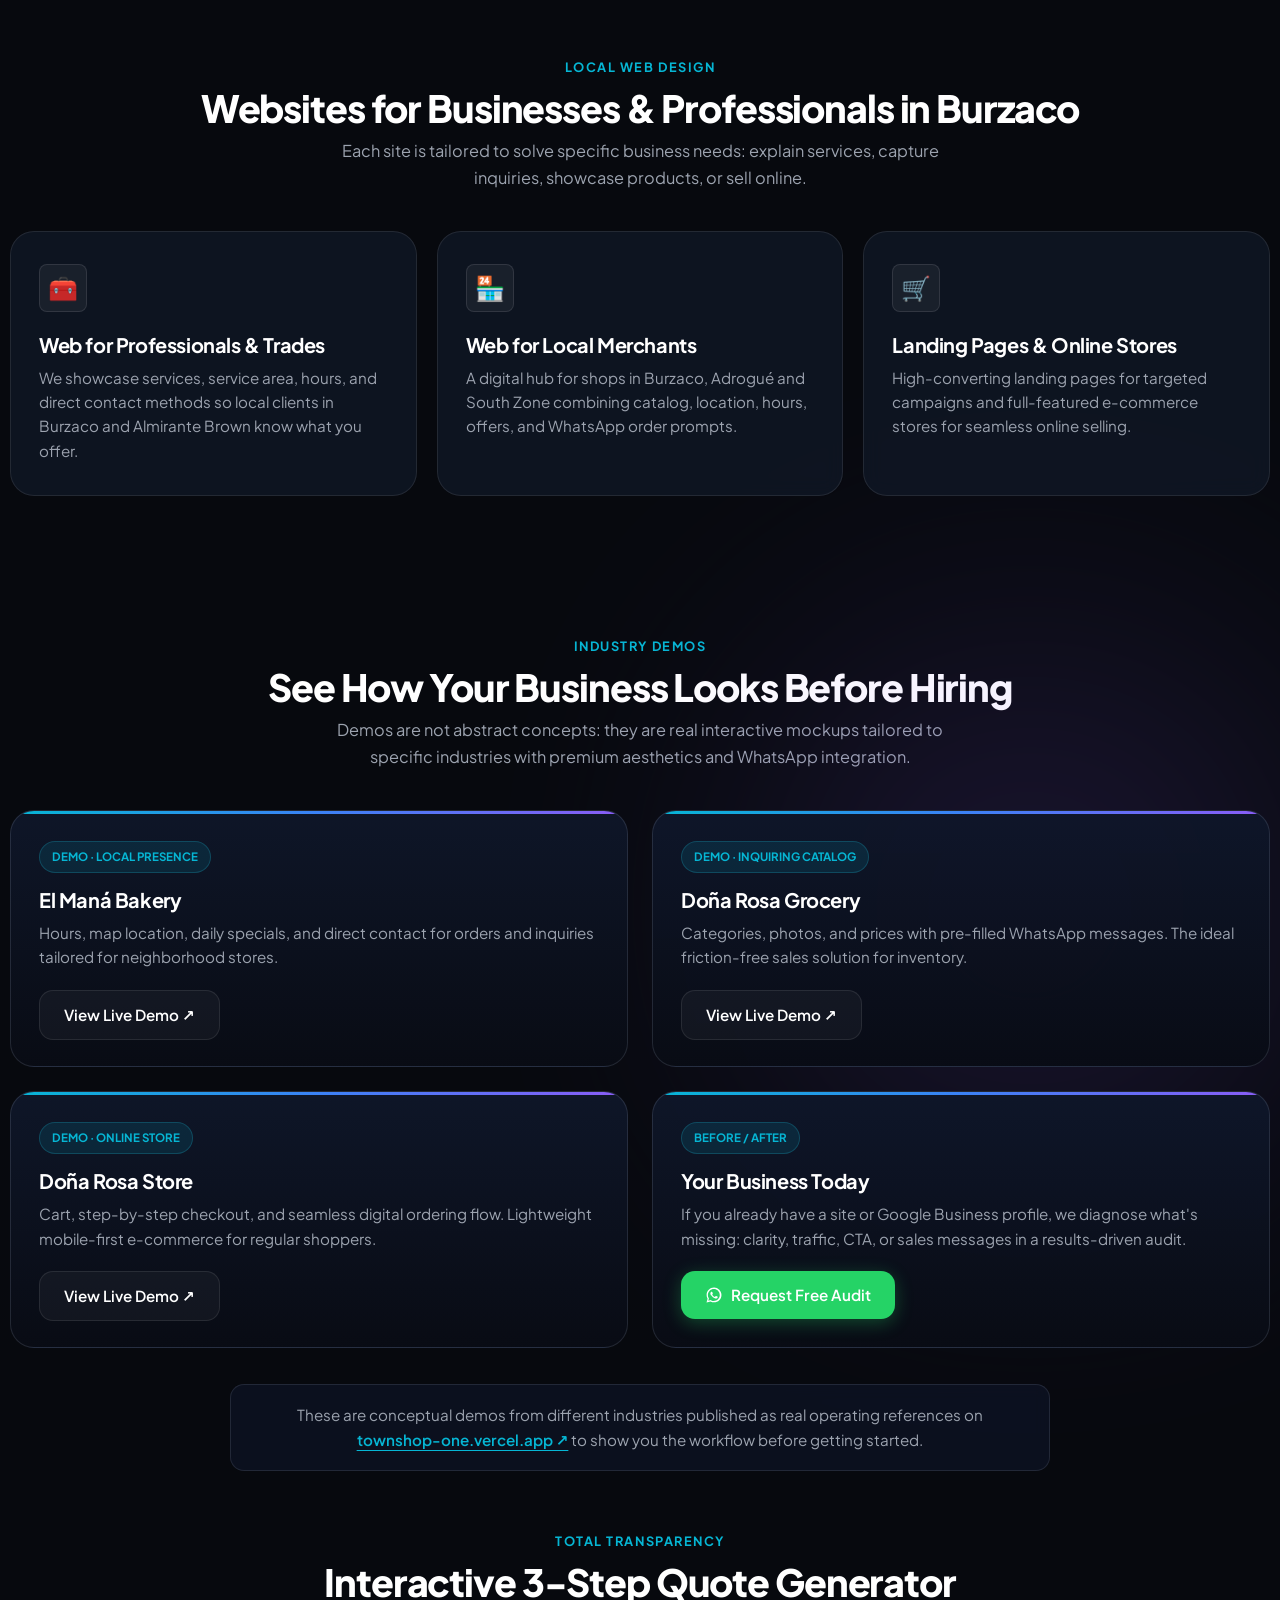
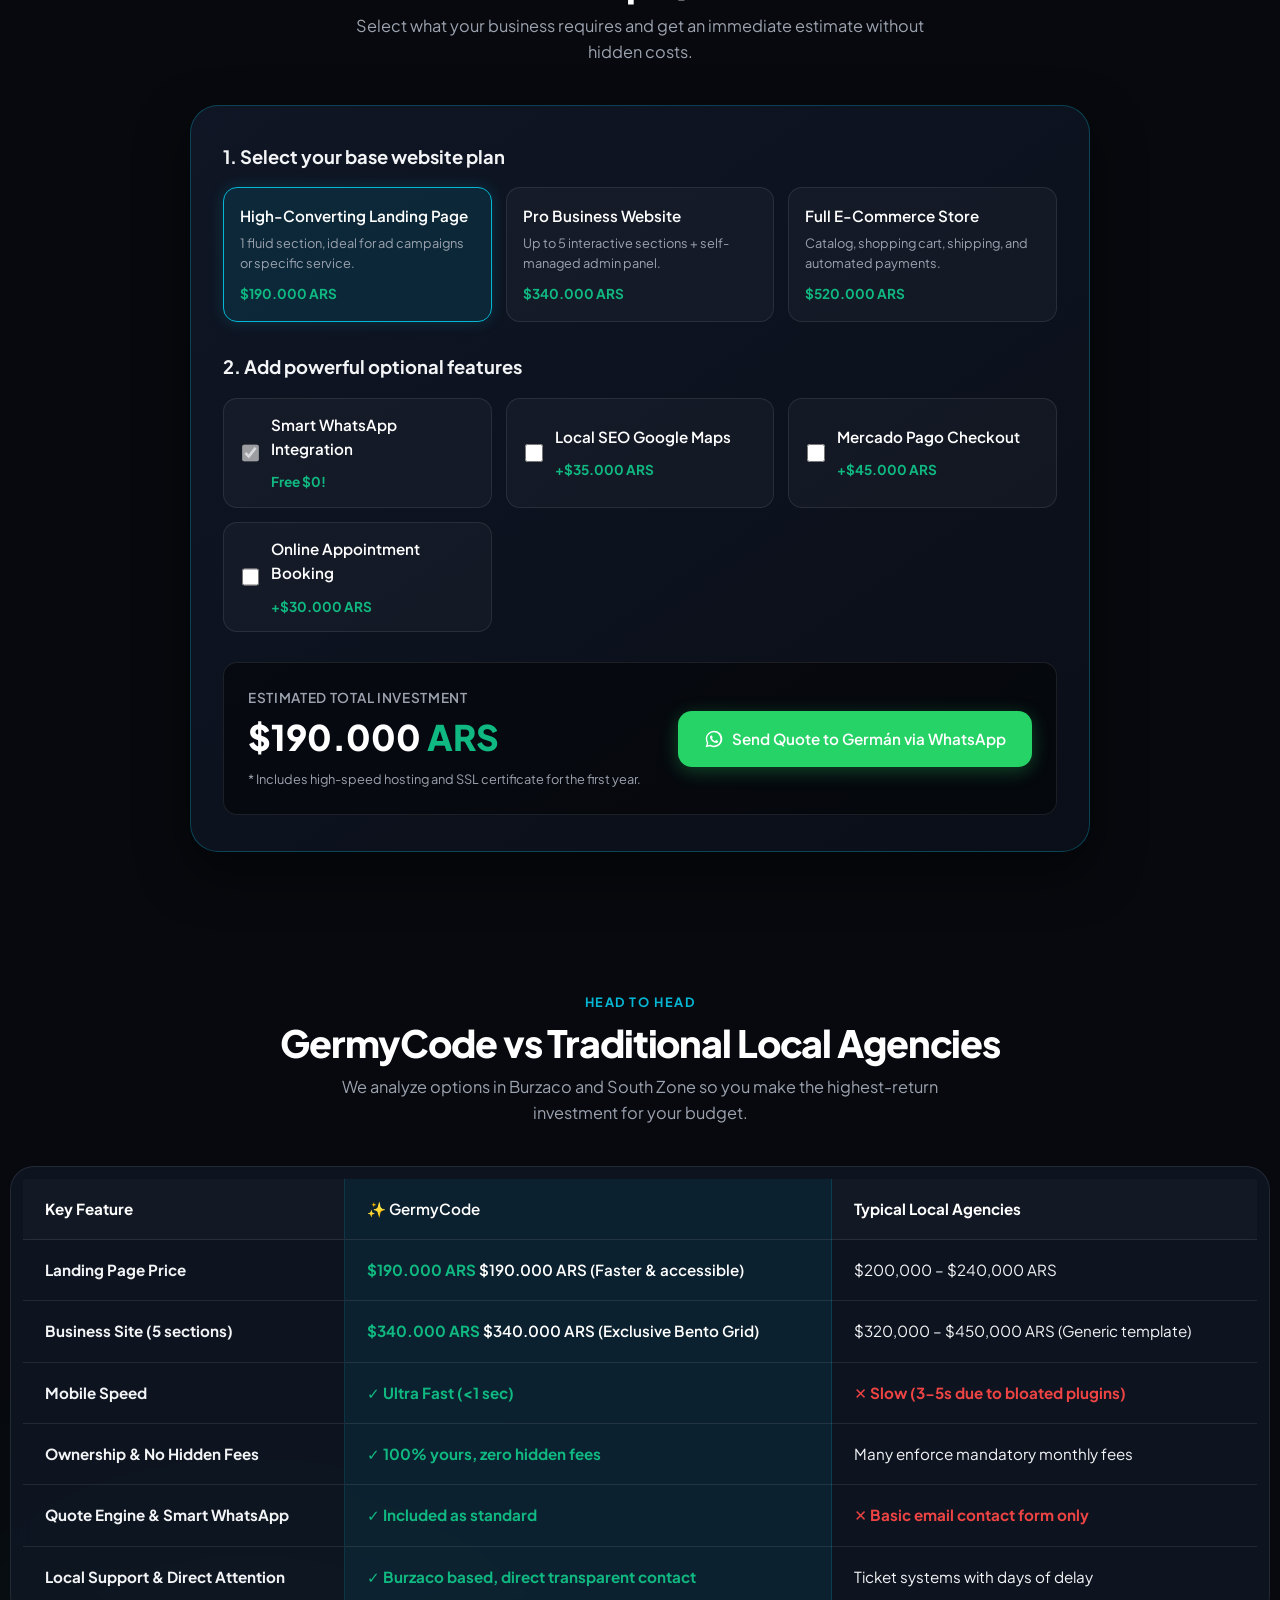
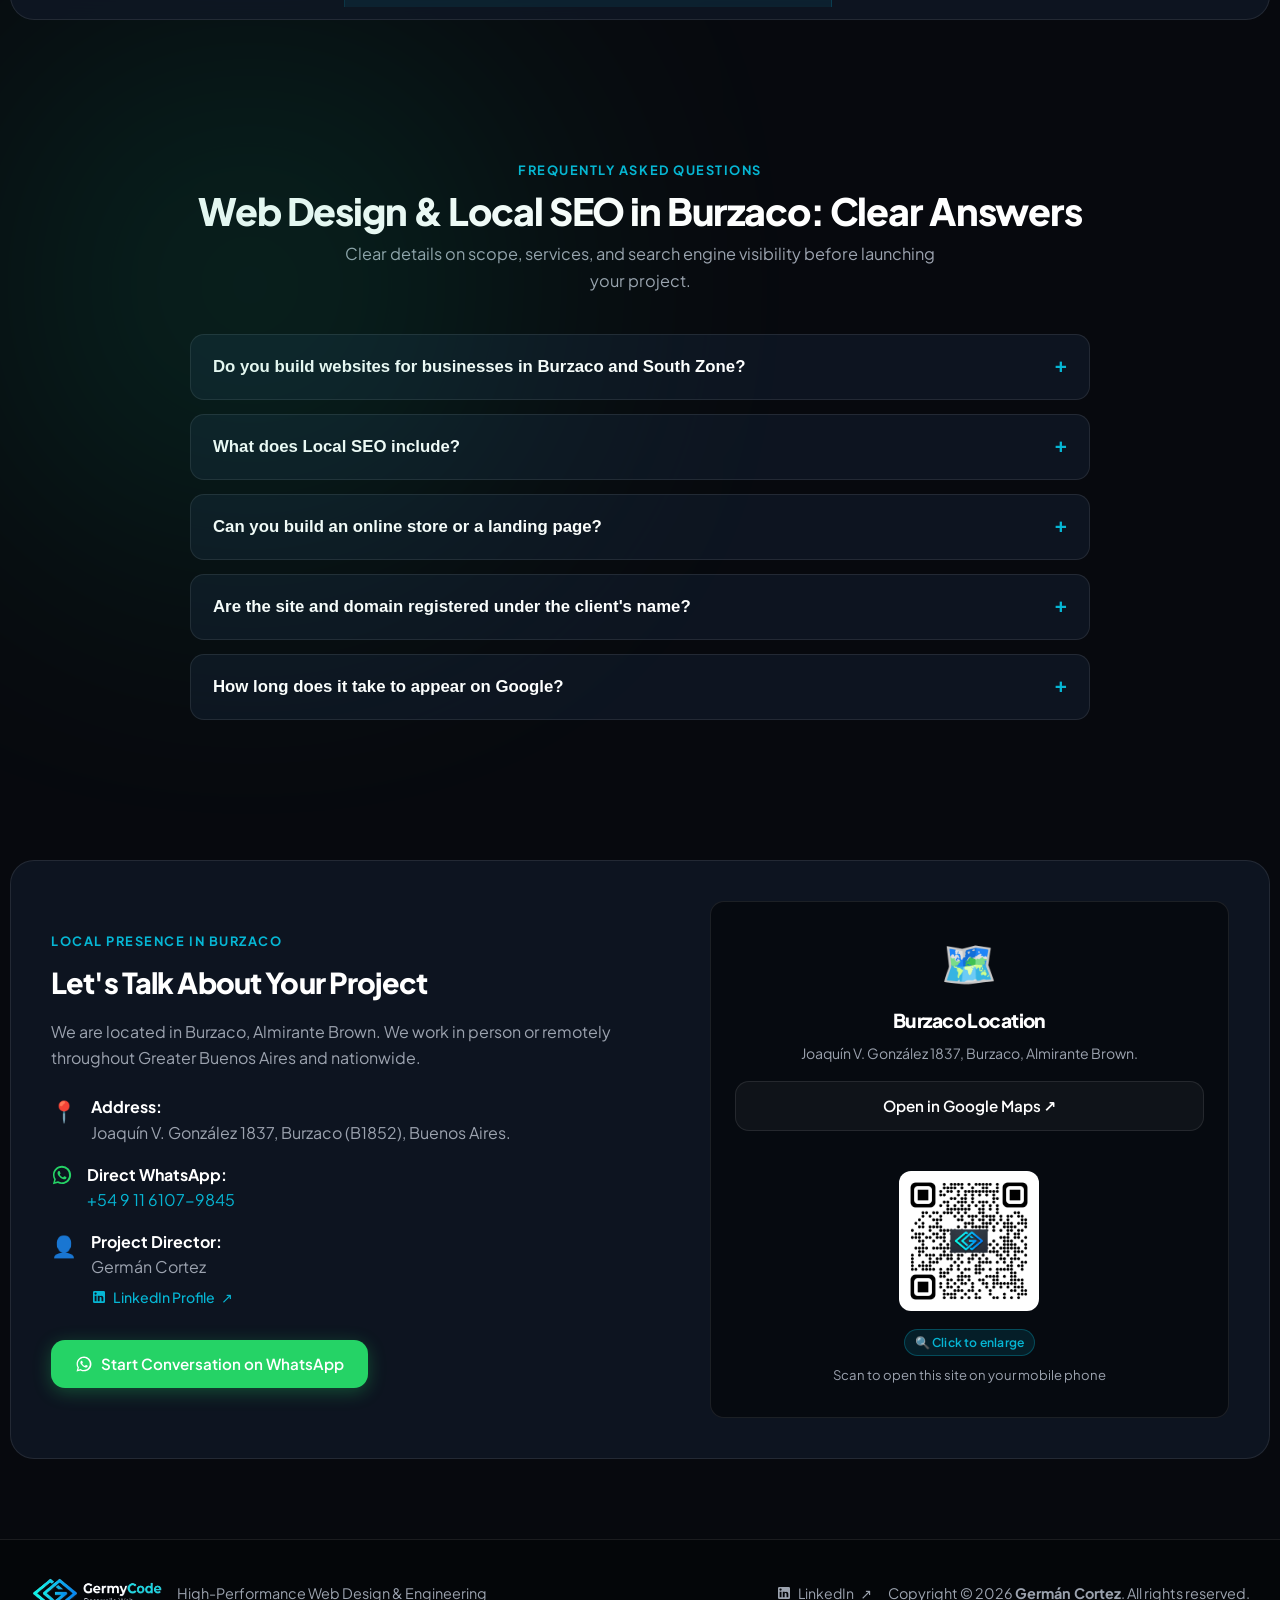
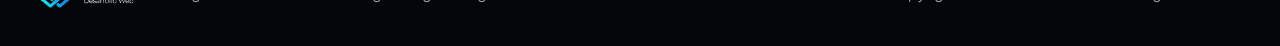
==== commit 8daad3e3: "feat: upgrade to V2 architecture (Zero-CDN, i18n, LinkedIn SEO cross-links, local fonts)" ====
--- a/index.html
+++ b/index.html
@@ -4,48 +4,74 @@
   <meta charset="UTF-8">
   <meta name="viewport" content="width=device-width, initial-scale=1.0">
   <meta http-equiv="X-UA-Compatible" content="IE=edge">
-  <title>GermyCode | Sitio Web Profesional en Burzaco y Zona Sur</title>
+
+  <!-- Script de normalización de barra final para subdirectorios en Vercel (Boilerplate Maestro) -->
+  <script>
+    if (window.location.protocol !== 'file:' && !window.location.pathname.endsWith('/') && !window.location.pathname.includes('.')) {
+      window.location.replace(window.location.pathname + '/' + window.location.search + window.location.hash);
+    }
+  </script>
+  
+  <title>GermyCode | Diseño Web Profesional en Burzaco y Zona Sur</title>
   <meta name="description" content="Diseño web profesional en Burzaco y Zona Sur. Páginas rápidas, conversiones, tiendas online y landing pages para negocios locales con WhatsApp directo y SEO local.">
   <meta name="robots" content="index, follow, max-snippet:-1, max-image-preview:large, max-video-preview:-1">
   <meta name="theme-color" content="#07090e">
   <meta name="author" content="Germán Cortez - GermyCode">
+  <meta name="google-site-verification" content="Vg1S8jFsbMT9Bt1f7-Lea2MWJpo8GhSPynokR0z3AK4">
   <link rel="canonical" href="https://www.germycode.com.ar/">
+
+  <!-- Geo Tags Locales (SEO Burzaco / Almirante Brown) -->
+  <meta name="geo.region" content="AR-B">
+  <meta name="geo.placename" content="Burzaco, Almirante Brown, Buenos Aires">
+  <meta name="geo.position" content="-34.8267;-58.3975">
+  <meta name="ICBM" content="-34.8267, -58.3975">
+
+  <!-- Open Graph -->
   <meta property="og:type" content="website">
   <meta property="og:locale" content="es_AR">
   <meta property="og:site_name" content="GermyCode">
   <meta property="og:url" content="https://www.germycode.com.ar/">
-  <meta property="og:title" content="GermyCode | Sitio Web Profesional en Burzaco y Zona Sur">
+  <meta property="og:title" content="GermyCode | Diseño Web Profesional en Burzaco y Zona Sur">
   <meta property="og:description" content="Diseño web profesional en Burzaco y Zona Sur. Páginas rápidas, conversiones, tiendas online y landing pages para negocios locales con WhatsApp directo y SEO local.">
-  <meta property="og:image" content="https://images.unsplash.com/photo-1460925895917-afdab827c52f?auto=format&fit=crop&w=1200&q=80">
+  <meta property="og:image" content="./assets/og-cover.jpg">
+  <meta property="og:image:type" content="image/jpeg">
+  <meta property="og:image:width" content="1200">
+  <meta property="og:image:height" content="855">
+  <meta property="og:image:alt" content="Dashboard de un sitio web profesional en una laptop">
+
+  <!-- Twitter Card -->
   <meta name="twitter:card" content="summary_large_image">
-  <meta name="twitter:title" content="GermyCode | Sitio Web Profesional en Burzaco y Zona Sur">
-  <meta name="twitter:description" content="Diseño web profesional en Burzaco y Zona Sur. Páginas rápidas, conversiones, tiendas online y landing pages para negocios locales.">
-  <meta name="twitter:image" content="https://images.unsplash.com/photo-1460925895917-afdab827c52f?auto=format&fit=crop&w=1200&q=80">
-
-  <!-- Favicon GermyCode -->
-  <link rel="icon" type="image/x-icon" href="assets/favicon.ico">
-  <link rel="icon" type="image/png" sizes="32x32" href="assets/favicon-32x32.png">
-  <link rel="icon" type="image/png" sizes="16x16" href="assets/favicon-16x16.png">
-  <link rel="apple-touch-icon" sizes="180x180" href="assets/apple-touch-icon.png">
+  <meta name="twitter:title" content="GermyCode | Diseño Web Profesional en Burzaco y Zona Sur">
+  <meta name="twitter:description" content="Diseño web profesional en Burzaco y Zona Sur. Páginas rápidas, conversiones, tiendas online y landing pages para negocios locales con WhatsApp directo y SEO local.">
+  <meta name="twitter:image" content="./assets/og-cover.jpg">
+
+  <!-- Favicons GermyCode -->
+  <link rel="icon" type="image/x-icon" href="./assets/favicon.ico">
+  <link rel="icon" type="image/png" sizes="32x32" href="./assets/favicon-32x32.png">
+  <link rel="icon" type="image/png" sizes="16x16" href="./assets/favicon-16x16.png">
+  <link rel="apple-touch-icon" sizes="180x180" href="./assets/apple-touch-icon.png">
 
   <!-- PWA: Manifest -->
-  <link rel="manifest" href="manifest.json">
-
-  <link rel="preconnect" href="https://fonts.googleapis.com">
-  <link rel="preconnect" href="https://fonts.gstatic.com" crossorigin>
-  <link href="https://fonts.googleapis.com/css2?family=Plus+Jakarta+Sans:wght@300;400;500;600;700;800&family=Space+Grotesk:wght@500;700&display=swap" rel="stylesheet">
-  
-  <!-- Estructura de Datos Schema.org para SEO Local -->
+  <link rel="manifest" href="./manifest.json">
+
+  <!-- Estilos Nativos Zero-CDN del Sistema (Sección 4 Documento Maestro) -->
+  <link rel="stylesheet" href="./estilos.css">
+
+  <!-- Schema.org estructurado (JSON-LD) para SEO Local -->
   <script type="application/ld+json">
   {
     "@context": "https://schema.org",
     "@type": "LocalBusiness",
     "name": "GermyCode",
     "url": "https://www.germycode.com.ar/",
+    "sameAs": [
+      "https://www.linkedin.com/in/germán-cortez-9578ab26a/"
+    ],
     "image": "https://www.germycode.com.ar/assets/android-chrome-512x512.png",
     "founder": {
       "@type": "Person",
-      "name": "Germán Cortez"
+      "name": "Germán Cortez",
+      "sameAs": "https://www.linkedin.com/in/germán-cortez-9578ab26a/"
     },
     "description": "Estudio de diseño web y soluciones digitales de alto impacto en Burzaco y Zona Sur.",
     "telephone": "+5491161079845",
@@ -53,7 +79,7 @@
       "@type": "ContactPoint",
       "telephone": "+5491161079845",
       "contactType": "sales",
-      "availableLanguage": "Spanish",
+      "availableLanguage": ["Spanish", "English", "Chinese"],
       "url": "https://wa.me/5491161079845"
     },
     "address": {
@@ -69,13 +95,7 @@
       "latitude": -34.8267,
       "longitude": -58.3975
     },
-    "areaServed": [
-      "Burzaco",
-      "Adrogué",
-      "Almirante Brown",
-      "Zona Sur",
-      "Buenos Aires"
-    ],
+    "areaServed": ["Burzaco", "Adrogué", "Almirante Brown", "Zona Sur", "Buenos Aires"],
     "openingHoursSpecification": {
       "@type": "OpeningHoursSpecification",
       "dayOfWeek": ["Monday", "Tuesday", "Wednesday", "Thursday", "Friday", "Saturday"],
@@ -133,970 +153,299 @@
     ]
   }
   </script>
-
-  <style>
-    :root {
-      --bg-dark: #07090e;
-      --card-bg: rgba(17, 24, 39, 0.7);
-      --card-border: rgba(255, 255, 255, 0.08);
-      --accent-cyan: #06b6d4;
-      --accent-emerald: #10b981;
-      --accent-violet: #8b5cf6;
-      --accent-gradient: linear-gradient(135deg, #06b6d4 0%, #3b82f6 50%, #8b5cf6 100%);
-      --text-main: #f3f4f6;
-      --text-muted: #9ca3af;
-    }
-
-    * {
-      box-sizing: border-box;
-      margin: 0;
-      padding: 0;
-    }
-
-    body {
-      font-family: 'Plus Jakarta Sans', sans-serif;
-      background-color: var(--bg-dark);
-      color: var(--text-main);
-      overflow-x: hidden;
-      line-height: 1.6;
-    }
-
-    h1, h2, h3, h4, .font-heading {
-      font-family: 'Space Grotesk', sans-serif;
-      letter-spacing: -0.02em;
-    }
-
-    .container {
-      width: 100%;
-      max-width: 1200px;
-      margin: 0 auto;
-      padding: 0 24px;
-    }
-
-    /* Luces ambientales de fondo */
-    .glow-bg {
-      position: absolute;
-      width: 500px;
-      height: 500px;
-      border-radius: 50%;
-      filter: blur(140px);
-      pointer-events: none;
-      z-index: 0;
-      opacity: 0.18;
-    }
-    .glow-cyan { top: 5%; left: 10%; background: #06b6d4; }
-    .glow-violet { top: 35%; right: 5%; background: #8b5cf6; }
-    .glow-emerald { top: 75%; left: 20%; background: #10b981; }
-
-    /* Barra de Navegación */
-    header {
-      position: sticky;
-      top: 0;
-      z-index: 100;
-      backdrop-filter: blur(16px);
-      -webkit-backdrop-filter: blur(16px);
-      background: rgba(7, 9, 14, 0.75);
-      border-bottom: 1px solid var(--card-border);
-    }
-    .nav-inner {
-      display: flex;
-      justify-content: space-between;
-      align-items: center;
-      height: 76px;
-      gap: 48px;
-    }
-    .brand {
-      display: flex;
-      align-items: center;
-      gap: 12px;
-      text-decoration: none;
-      color: #fff;
-      margin-left: -16px;
-      margin-right: auto;
-    }
-    .brand-logo-img {
-      display: block;
-      height: 53px;
-      width: auto;
-    }
-
-    .nav-links {
-      display: flex;
-      gap: 32px;
-      align-items: center;
-    }
-    .nav-links a {
-      color: var(--text-muted);
-      text-decoration: none;
-      font-size: 0.95rem;
-      font-weight: 500;
-      transition: color 0.2s ease;
-    }
-    .nav-links a:hover {
-      color: #fff;
-    }
-
-    /* Botones */
-    .btn {
-      display: inline-flex;
-      align-items: center;
-      justify-content: center;
-      gap: 8px;
-      padding: 12px 24px;
-      border-radius: 12px;
-      font-weight: 600;
-      font-size: 0.95rem;
-      text-decoration: none;
-      cursor: pointer;
-      transition: all 0.3s cubic-bezier(0.16, 1, 0.3, 1);
-      border: none;
-    }
-    .btn-primary {
-      background: var(--accent-gradient);
-      color: #fff;
-      box-shadow: 0 4px 20px rgba(59, 130, 246, 0.35);
-    }
-    .btn-primary:hover {
-      transform: translateY(-2px);
-      box-shadow: 0 8px 28px rgba(6, 182, 212, 0.5);
-    }
-    .btn-outline {
-      background: rgba(255, 255, 255, 0.04);
-      color: #fff;
-      border: 1px solid var(--card-border);
-    }
-    .btn-outline:hover {
-      background: rgba(255, 255, 255, 0.1);
-      border-color: rgba(255, 255, 255, 0.2);
-    }
-    .btn-whatsapp {
-      background: #25d366;
-      color: #fff;
-      box-shadow: 0 4px 18px rgba(37, 211, 102, 0.3);
-    }
-    .btn-whatsapp:hover {
-      transform: translateY(-2px);
-      box-shadow: 0 8px 24px rgba(37, 211, 102, 0.5);
-    }
-
-    /* Hero */
-    .hero {
-      position: relative;
-      padding: 90px 0 60px;
-      text-align: center;
-      z-index: 1;
-    }
-    .badge-pill {
-      display: inline-flex;
-      align-items: center;
-      gap: 8px;
-      padding: 6px 16px;
-      background: rgba(6, 182, 212, 0.1);
-      border: 1px solid rgba(6, 182, 212, 0.25);
-      border-radius: 999px;
-      color: var(--accent-cyan);
-      font-size: 0.85rem;
-      font-weight: 600;
-      margin-bottom: 24px;
-    }
-    .badge-pill .pulse {
-      width: 8px;
-      height: 8px;
-      border-radius: 50%;
-      background: var(--accent-emerald);
-      box-shadow: 0 0 10px var(--accent-emerald);
-      animation: pulseAnim 2s infinite;
-    }
-    @keyframes pulseAnim {
-      0% { opacity: 1; transform: scale(1); }
-      50% { opacity: 0.4; transform: scale(1.3); }
-      100% { opacity: 1; transform: scale(1); }
-    }
-    .hero h1 {
-      font-size: clamp(2.5rem, 5vw, 4.2rem);
-      line-height: 1.15;
-      font-weight: 800;
-      margin-bottom: 24px;
-      max-width: 950px;
-      margin-left: auto;
-      margin-right: auto;
-    }
-    .text-gradient {
-      background: var(--accent-gradient);
-      background-clip: text;
-      -webkit-background-clip: text;
-      -webkit-text-fill-color: transparent;
-    }
-    .hero p {
-      font-size: 1.2rem;
-      color: var(--text-muted);
-      max-width: 720px;
-      margin: 0 auto 36px;
-    }
-    .hero-actions {
-      display: flex;
-      gap: 16px;
-      justify-content: center;
-      flex-wrap: wrap;
-      margin-bottom: 50px;
-    }
-    .metrics-bar {
-      display: grid;
-      grid-template-columns: repeat(auto-fit, minmax(200px, 1fr));
-      gap: 20px;
-      margin-top: 40px;
-      background: var(--card-bg);
-      border: 1px solid var(--card-border);
-      border-radius: 20px;
-      padding: 24px 30px;
-      backdrop-filter: blur(12px);
-    }
-    .metric-item {
-      text-align: center;
-    }
-    .metric-num {
-      font-size: 2rem;
-      font-weight: 800;
-      color: #fff;
-    }
-    .metric-num span {
-      color: var(--accent-emerald);
-    }
-    .metric-label {
-      font-size: 0.85rem;
-      color: var(--text-muted);
-      margin-top: 4px;
-    }
-
-    /* Bento Grid */
-    .section-title-wrap {
-      text-align: center;
-      margin-bottom: 50px;
-    }
-    .section-tag {
-      font-size: 0.85rem;
-      font-weight: 700;
-      text-transform: uppercase;
-      letter-spacing: 0.1em;
-      color: var(--accent-cyan);
-      margin-bottom: 12px;
-      display: block;
-    }
-    .section-title {
-      font-size: clamp(2rem, 3.5vw, 2.8rem);
-      font-weight: 700;
-      color: #fff;
-    }
-    .section-subtitle {
-      font-size: 1.05rem;
-      color: var(--text-muted);
-      max-width: 620px;
-      margin: 12px auto 0;
-    }
-
-    .bento-grid {
-      display: grid;
-      grid-template-columns: repeat(12, 1fr);
-      gap: 24px;
-      margin-bottom: 90px;
-    }
-    .bento-card {
-      background: var(--card-bg);
-      border: 1px solid var(--card-border);
-      border-radius: 24px;
-      padding: 36px 32px;
-      position: relative;
-      overflow: hidden;
-      transition: all 0.3s ease;
-      backdrop-filter: blur(10px);
-    }
-    .bento-card:hover {
-      border-color: rgba(6, 182, 212, 0.4);
-      transform: translateY(-4px);
-      box-shadow: 0 12px 30px rgba(0, 0, 0, 0.4);
-    }
-    .col-span-8 { grid-column: span 8; }
-    .col-span-4 { grid-column: span 4; }
-    .col-span-6 { grid-column: span 6; }
-    .col-span-12 { grid-column: span 12; }
-
-    .bento-icon {
-      width: 48px;
-      height: 48px;
-      border-radius: 12px;
-      display: flex;
-      align-items: center;
-      justify-content: center;
-      margin-bottom: 20px;
-      font-size: 1.5rem;
-      background: rgba(255, 255, 255, 0.05);
-      border: 1px solid rgba(255, 255, 255, 0.1);
-    }
-    .bento-card h3 {
-      font-size: 1.4rem;
-      font-weight: 700;
-      margin-bottom: 12px;
-      color: #fff;
-    }
-    .bento-card p {
-      color: var(--text-muted);
-      font-size: 0.95rem;
-      line-height: 1.6;
-    }
-
-    /* Demos por rubro */
-    .demo-grid {
-      display: grid;
-      grid-template-columns: repeat(2, minmax(0, 1fr));
-      gap: 24px;
-      margin-top: 42px;
-    }
-    .demo-card {
-      background: linear-gradient(180deg, rgba(15, 23, 42, 0.95), rgba(9, 12, 21, 0.96));
-      border: 1px solid rgba(148, 163, 184, 0.18);
-      border-radius: 26px;
-      padding: 28px 26px 24px;
-      position: relative;
-      overflow: hidden;
-      transition: all 0.32s ease;
-      backdrop-filter: blur(10px);
-      box-shadow: 0 10px 28px rgba(2, 6, 23, 0.28);
-    }
-    .demo-card:hover {
-      transform: translateY(-6px);
-      border-color: rgba(34, 211, 238, 0.45);
-      box-shadow: 0 20px 40px rgba(6, 182, 212, 0.14), 0 12px 28px rgba(15, 23, 42, 0.4);
-    }
-    .demo-card::before {
-      content: "";
-      position: absolute;
-      inset: 0 0 auto 0;
-      height: 3px;
-      background: linear-gradient(90deg, rgba(34, 211, 238, 1), rgba(168, 85, 247, 0.9), rgba(16, 185, 129, 0.9));
-      opacity: 1;
-    }
-    .demo-card::after {
-      content: "";
-      position: absolute;
-      right: -30px;
-      top: -20px;
-      width: 120px;
-      height: 120px;
-      border-radius: 50%;
-      background: radial-gradient(circle, rgba(34, 211, 238, 0.18), transparent 70%);
-      pointer-events: none;
-    }
-    .demo-label {
-      display: inline-flex;
-      align-items: center;
-      gap: 8px;
-      padding: 7px 12px;
-      border-radius: 999px;
-      background: rgba(6, 182, 212, 0.08);
-      border: 1px solid rgba(34, 211, 238, 0.2);
-      color: var(--accent-cyan);
-      font-size: 0.72rem;
-      font-weight: 700;
-      text-transform: uppercase;
-      letter-spacing: 0.1em;
-      margin-bottom: 18px;
-    }
-    .demo-card h3 {
-      font-size: 1.72rem;
-      margin-bottom: 10px;
-      color: #fff;
-      letter-spacing: -0.02em;
-    }
-    .demo-card p {
-      color: var(--text-muted);
-      font-size: 0.96rem;
-      line-height: 1.7;
-      margin-bottom: 22px;
-      max-width: 58ch;
-    }
-    .demo-btn {
-      display: inline-flex;
-      width: fit-content;
-      box-shadow: 0 10px 24px rgba(59, 130, 246, 0.18);
-    }
-    .demo-btn:hover {
-      transform: translateY(-2px);
-    }
-    .demo-note {
-      text-align: center;
-      color: var(--text-muted);
-      font-size: 0.9rem;
-      margin-top: 20px;
-      line-height: 1.6;
-    }
-    .demo-note a {
-      color: var(--accent-cyan);
-      text-decoration: none;
-    }
-
-    /* Preguntas frecuentes */
-    .faq-list {
-      display: grid;
-      gap: 14px;
-      max-width: 900px;
-      margin: 0 auto 90px;
-    }
-    .faq-list details {
-      background: var(--card-bg);
-      border: 1px solid var(--card-border);
-      border-radius: 16px;
-      padding: 20px 22px;
-      transition: border-color 0.2s ease, background 0.2s ease;
-    }
-    .faq-list details[open] {
-      background: rgba(17, 24, 39, 0.92);
-      border-color: rgba(6, 182, 212, 0.3);
-    }
-    .faq-list summary {
-      color: #fff;
-      cursor: pointer;
-      font-weight: 700;
-      list-style: none;
-    }
-    .faq-list summary::-webkit-details-marker { display: none; }
-    .faq-list summary::after {
-      content: "+";
-      float: right;
-      color: var(--accent-cyan);
-      font-size: 1.25rem;
-      line-height: 1;
-      margin-left: 16px;
-    }
-    .faq-list details[open] summary::after { content: "−"; }
-    .faq-list details p {
-      color: var(--text-muted);
-      line-height: 1.7;
-      margin-top: 14px;
-      max-width: 75ch;
-    }
-
-    /* Tabla Comparativa */
-    .compare-section {
-      padding: 40px 0 90px;
-    }
-    .table-container {
-      overflow-x: auto;
-      background: var(--card-bg);
-      border: 1px solid var(--card-border);
-      border-radius: 24px;
-      padding: 10px;
-      backdrop-filter: blur(12px);
-    }
-    table {
-      width: 100%;
-      border-collapse: collapse;
-      text-align: left;
-    }
-    th, td {
-      padding: 18px 24px;
-      border-bottom: 1px solid var(--card-border);
-      font-size: 0.95rem;
-    }
-    th {
-      font-weight: 700;
-      color: #fff;
-      font-size: 1rem;
-      background: rgba(255, 255, 255, 0.02);
-    }
-    tr:last-child td {
-      border-bottom: none;
-    }
-    .highlight-cell {
-      background: rgba(6, 182, 212, 0.08);
-      font-weight: 600;
-      color: #fff;
-      border-left: 1px solid rgba(6, 182, 212, 0.2);
-      border-right: 1px solid rgba(6, 182, 212, 0.2);
-    }
-    .badge-check {
-      color: var(--accent-emerald);
-      font-weight: 700;
-    }
-    .badge-cross {
-      color: #ef4444;
-      font-weight: 700;
-    }
-
-    /* Cotizador Interactivo */
-    .estimator-box {
-      background: linear-gradient(145deg, rgba(17, 24, 39, 0.9), rgba(10, 15, 25, 0.95));
-      border: 1px solid rgba(6, 182, 212, 0.3);
-      border-radius: 28px;
-      padding: 40px;
-      box-shadow: 0 20px 50px rgba(0, 0, 0, 0.5);
-      margin: 40px auto 90px;
-      max-width: 900px;
-    }
-    .estimator-step {
-      margin-bottom: 32px;
-    }
-    .step-number {
-      display: inline-block;
-      width: 28px;
-      height: 28px;
-      line-height: 28px;
-      text-align: center;
-      border-radius: 50%;
-      background: var(--accent-cyan);
-      color: #000;
-      font-weight: 800;
-      font-size: 0.85rem;
-      margin-right: 8px;
-    }
-    .step-title {
-      font-size: 1.15rem;
-      font-weight: 700;
-      color: #fff;
-      margin-bottom: 16px;
-      display: flex;
-      align-items: center;
-    }
-    .option-grid {
-      display: grid;
-      grid-template-columns: repeat(auto-fit, minmax(220px, 1fr));
-      gap: 14px;
-    }
-    .option-card {
-      background: rgba(255, 255, 255, 0.03);
-      border: 1px solid var(--card-border);
-      border-radius: 14px;
-      padding: 16px;
-      cursor: pointer;
-      transition: all 0.2s ease;
-      display: flex;
-      flex-direction: column;
-      justify-content: space-between;
-    }
-    .option-card:hover {
-      border-color: rgba(255, 255, 255, 0.25);
-    }
-    .option-card.selected {
-      background: rgba(6, 182, 212, 0.12);
-      border-color: var(--accent-cyan);
-      box-shadow: 0 0 15px rgba(6, 182, 212, 0.2);
-    }
-    .option-name {
-      font-weight: 600;
-      font-size: 0.95rem;
-      color: #fff;
-    }
-    .option-price {
-      font-size: 0.85rem;
-      color: var(--accent-emerald);
-      font-weight: 700;
-      margin-top: 6px;
-    }
-    .checkbox-item {
-      display: flex;
-      align-items: center;
-      gap: 12px;
-      padding: 14px 18px;
-      background: rgba(255, 255, 255, 0.03);
-      border: 1px solid var(--card-border);
-      border-radius: 12px;
-      cursor: pointer;
-      transition: all 0.2s ease;
-    }
-    .checkbox-item:hover {
-      border-color: rgba(255, 255, 255, 0.2);
-    }
-    .checkbox-item input[type="checkbox"] {
-      width: 18px;
-      height: 18px;
-      accent-color: var(--accent-cyan);
-      cursor: pointer;
-    }
-    .calc-total-box {
-      background: rgba(0, 0, 0, 0.4);
-      border: 1px solid var(--card-border);
-      border-radius: 18px;
-      padding: 24px;
-      display: flex;
-      justify-content: space-between;
-      align-items: center;
-      flex-wrap: wrap;
-      gap: 20px;
-    }
-    .total-title {
-      font-size: 0.9rem;
-      color: var(--text-muted);
-      text-transform: uppercase;
-      letter-spacing: 0.05em;
-    }
-    .total-amount {
-      font-size: 2.2rem;
-      font-weight: 800;
-      color: #fff;
-      font-family: 'Space Grotesk', sans-serif;
-    }
-    .total-amount span {
-      color: var(--accent-emerald);
-    }
-
-    /* Contacto y Ubicación */
-    .contact-card {
-      background: var(--card-bg);
-      border: 1px solid var(--card-border);
-      border-radius: 28px;
-      padding: 44px;
-      margin-bottom: 90px;
-      display: grid;
-      grid-template-columns: 1fr 1fr;
-      gap: 40px;
-      align-items: center;
-    }
-    .contact-info h3 {
-      font-size: 1.8rem;
-      margin-bottom: 16px;
-      color: #fff;
-    }
-    .contact-detail {
-      display: flex;
-      align-items: flex-start;
-      gap: 14px;
-      margin-bottom: 16px;
-      color: var(--text-muted);
-    }
-    .contact-detail strong {
-      color: #fff;
-    }
-    .contact-icon {
-      color: var(--accent-cyan);
-      font-size: 1.25rem;
-      line-height: 1.4;
-    }
-    .qr-share {
-      margin-top: 24px;
-      padding-top: 22px;
-      border-top: 1px solid var(--card-border);
-      display: flex;
-      flex-direction: column;
-      align-items: center;
-      gap: 12px;
-      text-align: center;
-    }
-    .qr-share img {
-      width: 148px;
-      height: auto;
-      padding: 10px;
-      background: #fff;
-      border-radius: 14px;
-      display: block;
-    }
-    .qr-share p {
-      margin: 0;
-      font-size: 0.85rem;
-      color: var(--text-muted);
-    }
-
-    /* Footer */
-    footer {
-      border-top: 1px solid var(--card-border);
-      padding: 40px 0;
-      background: #040609;
-      font-size: 0.9rem;
-      color: var(--text-muted);
-    }
-    .footer-content {
-      display: flex;
-      justify-content: space-between;
-      align-items: center;
-      flex-wrap: wrap;
-      gap: 16px;
-    }
-    .footer-brand {
-      display: flex;
-      align-items: center;
-      gap: 14px;
-    }
-    .footer-logo {
-      height: 36px;
-      width: auto;
-      display: block;
-    }
-
-    /* Responsive */
-    @media (max-width: 900px) {
-      .col-span-8, .col-span-4, .col-span-6 { grid-column: span 12; }
-      .contact-card { grid-template-columns: 1fr; }
-      .nav-links { display: none; }
-      .demo-grid { grid-template-columns: 1fr; }
-    }
-  </style>
 </head>
 <body>
 
+  <!-- Luces Ambientales de Fondo -->
   <div class="glow-bg glow-cyan"></div>
   <div class="glow-bg glow-violet"></div>
   <div class="glow-bg glow-emerald"></div>
 
-  <!-- Header -->
-  <header>
-    <div class="container">
-      <div class="nav-inner">
-        <a href="#" class="brand" aria-label="GermyCode - Inicio">
-          <img src="assets/logo-horizontal-transparent.png" alt="GermyCode" class="brand-logo-img" width="637" height="214">
-        </a>
-        <nav class="nav-links">
-          <a href="#diferenciales">Diferenciales</a>
-          <a href="#servicios-locales">Servicios</a>
-          <a href="#demos">Demos</a>
-          <a href="#cotizador">Cotizador Rápido</a>
-          <a href="#comparativa">Comparativa</a>
-          <a href="#preguntas-frecuentes">FAQ</a>
-          <a href="#contacto">Contacto & Local</a>
-        </nav>
-        <a href="https://wa.me/5491161079845?text=Hola%20Germ%C3%A1n,%20quiero%20cotizar%20un%20sitio%20web%20para%20mi%20negocio%20en%20Burzaco" target="_blank" class="btn btn-whatsapp">
-          <span>💬 WhatsApp Directo</span>
-        </a>
-      </div>
+  <!-- Cabecera Fija Sticky (Sección 5.1 Documento Maestro) -->
+  <header class="site-header">
+    <div class="container header-inner">
+      <a href="#" class="brand-link" aria-label="GermyCode - Inicio">
+        <!-- Logo oficial auténtico con isotipo y tipografía original integrada -->
+        <img src="./assets/logo-horizontal-transparent.png" alt="GermyCode Desarrollo Web" class="logo-img" width="637" height="214">
+      </a>
+
+      <!-- Navegación de Escritorio -->
+      <nav class="desktop-nav">
+        <a href="#diferenciales" data-i18n="nav_differentials">Diferenciales</a>
+        <a href="#servicios-locales" data-i18n="nav_services">Servicios</a>
+        <a href="#demos" data-i18n="nav_demos">Demos</a>
+        <a href="#cotizador" data-i18n="nav_calc">Cotizador</a>
+        <a href="#comparativa" data-i18n="nav_compare">Comparativa</a>
+        <a href="#preguntas-frecuentes" data-i18n="nav_faq">FAQ</a>
+        <a href="#contacto" data-i18n="nav_contact">Contacto</a>
+      </nav>
+
+      <!-- Acciones Derecha -->
+      <div class="header-actions">
+        <!-- Selector de Idioma (Español, Inglés, Chino) -->
+        <div class="lang-selector-box">
+          <button type="button" class="lang-btn" id="langBtn" aria-label="Cambiar idioma">
+            <span id="currentFlagBox"><svg viewBox="0 0 640 480" class="flag-svg" aria-hidden="true"><path fill="#c60b1e" d="M0 0h640v480H0z"/><path fill="#ffc400" d="M0 120h640v240H0z"/><path fill="#c60b1e" d="M0 0h640v120H0zm0 360h640v120H0z"/></svg></span>
+            <span id="currentLangLabel">ES</span>
+            <svg viewBox="0 0 24 24" width="14" height="14" fill="none" stroke="currentColor" stroke-width="2.5" stroke-linecap="round" stroke-linejoin="round"><polyline points="6 9 12 15 18 9"/></svg>
+          </button>
+          <div class="lang-dropdown" id="langDropdown">
+            <div class="lang-header">Idioma / Language / 语言</div>
+            <button type="button" class="lang-item active" data-lang="es">
+              <span><svg viewBox="0 0 640 480" class="flag-svg"><path fill="#c60b1e" d="M0 0h640v480H0z"/><path fill="#ffc400" d="M0 120h640v240H0z"/><path fill="#c60b1e" d="M0 0h640v120H0zm0 360h640v120H0z"/></svg> Español</span>
+              <span class="lang-check">✓</span>
+            </button>
+            <button type="button" class="lang-item" data-lang="en">
+              <span><svg viewBox="0 0 640 480" class="flag-svg"><path fill="#bd3d44" d="M0 0h640v480H0z"/><path stroke="#fff" stroke-width="37" d="M0 55.4h640M0 129.2h640M0 203.1h640M0 276.9h640M0 350.8h640M0 424.6h640"/><path fill="#192f5d" d="M0 0h256v258.5H0z"/></svg> English</span>
+              <span class="lang-check">✓</span>
+            </button>
+            <button type="button" class="lang-item" data-lang="zh">
+              <span><svg viewBox="0 0 640 480" class="flag-svg"><path fill="#de2910" d="M0 0h640v480H0z"/><polygon fill="#ffde00" points="128,48 140,84 178,84 148,106 159,142 128,120 97,142 108,106 78,84 116,84"/><circle fill="#ffde00" cx="200" cy="40" r="12"/></svg> 中文</span>
+              <span class="lang-check">✓</span>
+            </button>
+          </div>
+        </div>
+
+        <!-- Botón Menú Móvil -->
+        <button type="button" class="menu-toggle-btn" id="menuToggleBtn" aria-label="Abrir menú">
+          <svg viewBox="0 0 24 24" width="24" height="24" stroke="currentColor" fill="none" stroke-width="2" stroke-linecap="round" stroke-linejoin="round"><line x1="3" y1="12" x2="21" y2="12"/><line x1="3" y1="6" x2="21" y2="6"/><line x1="3" y1="18" x2="21" y2="18"/></svg>
+        </button>
+      </div>
+    </div>
+
+    <!-- Menú Desplegable Móvil -->
+    <div class="mobile-nav-menu" id="mobileNavMenu">
+      <a href="#diferenciales" data-i18n="nav_differentials">Diferenciales</a>
+      <a href="#servicios-locales" data-i18n="nav_services">Servicios</a>
+      <a href="#demos" data-i18n="nav_demos">Demos</a>
+      <a href="#cotizador" data-i18n="nav_calc">Cotizador</a>
+      <a href="#comparativa" data-i18n="nav_compare">Comparativa</a>
+      <a href="#preguntas-frecuentes" data-i18n="nav_faq">FAQ</a>
+      <a href="#contacto" data-i18n="nav_contact">Contacto</a>
     </div>
   </header>
 
-  <!-- Hero -->
+  <!-- Hero Section (Sección 5.2 Documento Maestro) -->
   <section class="hero">
     <div class="container">
       <div class="badge-pill">
-        <span class="pulse"></span>
-        Diseño Web para Negocios · Burzaco y Zona Sur
+        <span class="pulse-dot"></span>
+        <span data-i18n="hero_badge">Diseño Web para Negocios · Burzaco y Zona Sur</span>
       </div>
       <h1>
-        Diseño web en Burzaco para que tu negocio convierta visitas en <span class="text-gradient">consultas</span>
+        <span data-i18n="hero_title_1">Diseño web en Burzaco para que tu negocio convierta visitas en </span><span class="text-gradient" data-i18n="hero_title_gradient">consultas</span>
       </h1>
-      <p>
-        En <strong>GermyCode</strong> creamos páginas web, tiendas online y landing pages para comercios y profesionales de Burzaco, Adrogué y Zona Sur, con diseño adaptable, información clara y contacto directo por WhatsApp.
-      </p>
-      <div class="hero-actions">
-        <a href="#cotizador" class="btn btn-primary">⚡ Cotizar mi Web en 3 Pasos</a>
-        <a href="#comparativa" class="btn btn-outline">Ver Por Qué Somos Mejores</a>
-      </div>
-
-      <!-- Métricas -->
+      <p class="hero-subtitle" data-i18n="hero_subtitle">
+        En GermyCode creamos páginas web, tiendas online y landing pages para comercios y profesionales de Burzaco, Adrogué y Zona Sur, con diseño adaptable, información clara y contacto directo por WhatsApp.
+      </p>
+
+      <div class="cta-group">
+        <a href="#cotizador" class="btn btn-primary" data-i18n="hero_cta_calc">⚡ Cotizar mi Web en 3 Pasos</a>
+        <a href="#comparativa" class="btn btn-outline" data-i18n="hero_cta_compare">Ver Por Qué Somos Mejores</a>
+      </div>
+
+      <!-- Barra de Métricas -->
       <div class="metrics-bar">
-        <div class="metric-item">
+        <div>
           <div class="metric-num">&lt; 0.8<span>s</span></div>
-          <div class="metric-label">Tiempo de carga promedio</div>
-        </div>
-        <div class="metric-item">
+          <div class="metric-label" data-i18n="metric_speed_label">Tiempo de carga promedio</div>
+        </div>
+        <div>
           <div class="metric-num">100<span>%</span></div>
-          <div class="metric-label">Propiedad tuya (Sin cuotas)</div>
-        </div>
-        <div class="metric-item">
+          <div class="metric-label" data-i18n="metric_owner_label">Propiedad tuya (Sin cuotas)</div>
+        </div>
+        <div>
           <div class="metric-num">SEO</div>
-          <div class="metric-label">Base técnica y contenido local</div>
-        </div>
-        <div class="metric-item">
+          <div class="metric-label" data-i18n="metric_seo_label">Base técnica y contenido local</div>
+        </div>
+        <div>
           <div class="metric-num">Zona Sur</div>
-          <div class="metric-label">Atención desde Burzaco</div>
+          <div class="metric-label" data-i18n="metric_local_label">Atención desde Burzaco</div>
         </div>
       </div>
     </div>
   </section>
 
-  <!-- Bento Grid -->
-  <section id="diferenciales" class="container" style="padding: 60px 24px 0;">
+  <!-- Bento Grid de Diferenciales -->
+  <section id="diferenciales" class="container section-wrap">
     <div class="section-title-wrap">
-      <span class="section-tag">Ingeniería Web de Vanguardia</span>
-      <h2 class="section-title">¿Por qué nuestro diseño supera a las agencias tradicionales?</h2>
-      <p class="section-subtitle">
+      <span class="section-tag" data-i18n="diff_tag">Ingeniería Web de Vanguardia</span>
+      <h2 class="section-title" data-i18n="diff_title">¿Por qué nuestro diseño supera a las agencias tradicionales?</h2>
+      <p class="section-subtitle" data-i18n="diff_subtitle">
         Muchas agencias locales te entregan plantillas pesadas de WordPress o sitios estáticos de hace 15 años. Nosotros diseñamos para el usuario de hoy.
       </p>
     </div>
 
-    <div class="bento-grid">
+    <div class="bento-grid bento-grid-12">
       <div class="bento-card col-span-8">
         <div class="bento-icon">🚀</div>
-        <h3>Rendimiento optimizado y medible</h3>
-        <p>
-          Priorizamos código liviano, carga eficiente y una experiencia adaptable a celulares. El rendimiento se mide en el sitio publicado: los resultados dependen también del hosting, las imágenes y los servicios externos utilizados.
-        </p>
-      </div>
-
+        <h3 data-i18n="diff_c1_title">Rendimiento optimizado y medible</h3>
+        <p data-i18n="diff_c1_desc">Priorizamos código liviano, carga eficiente y una experiencia adaptable a celulares. El rendimiento se mide en el sitio publicado con métricas comprobables.</p>
+      </div>
       <div class="bento-card col-span-4">
         <div class="bento-icon">🛡️</div>
-        <h3>100% Tuya, Cero Rehenes</h3>
-        <p>
-          Te entregamos el control total del dominio y los archivos. Nada de pagar un "abono mensual obligatorio" solo para que tu página siga online.
-        </p>
-      </div>
-
+        <h3 data-i18n="diff_c2_title">100% Tuya, Cero Rehenes</h3>
+        <p data-i18n="diff_c2_desc">Te entregamos el control total del dominio y los archivos. Nada de pagar un 'abono mensual obligatorio' solo para que tu página siga online.</p>
+      </div>
       <div class="bento-card col-span-4">
         <div class="bento-icon">📍</div>
-        <h3>Dominio en Google Maps Burzaco</h3>
-        <p>
-          Configuración quirúrgica de <em>Schema LocalBusiness</em> para que los clientes de Almirante Brown te encuentren cuando busquen tus servicios en Google.
-        </p>
-      </div>
-
+        <h3 data-i18n="diff_c3_title">Dominio en Google Maps Burzaco</h3>
+        <p data-i18n="diff_c3_desc">Configuración quirúrgica de <em>Schema LocalBusiness</em> para que los clientes de Almirante Brown te encuentren cuando busquen tus servicios en Google.</p>
+      </div>
       <div class="bento-card col-span-8">
         <div class="bento-icon">📱</div>
-        <h3>Conversión Inmediata a WhatsApp Contextual</h3>
-        <p>
-          No ponemos un simple logo verde: integramos botones inteligentes que le avisan a tu WhatsApp exactamente qué servicio o producto estaba mirando el cliente, permitiéndote cerrar la venta en segundos.
-        </p>
+        <h3 data-i18n="diff_c4_title">Conversión Inmediata a WhatsApp Contextual</h3>
+        <p data-i18n="diff_c4_desc">No ponemos un simple logo verde: integramos botones inteligentes que le avisan a tu WhatsApp exactamente qué servicio o producto estaba mirando el cliente.</p>
       </div>
     </div>
   </section>
 
-  <!-- Servicios con enfoque local -->
-  <section id="servicios-locales" class="container" style="padding: 60px 24px 0;">
+  <!-- Servicios Locales -->
+  <section id="servicios-locales" class="container section-wrap">
     <div class="section-title-wrap">
-      <span class="section-tag">Diseño Web Local</span>
-      <h2 class="section-title">Páginas web para comercios y profesionales de Burzaco</h2>
-      <p class="section-subtitle">
+      <span class="section-tag" data-i18n="serv_tag">Diseño Web Local</span>
+      <h2 class="section-title" data-i18n="serv_title">Páginas web para comercios y profesionales de Burzaco</h2>
+      <p class="section-subtitle" data-i18n="serv_subtitle">
         Cada sitio se organiza según lo que necesita resolver el negocio: explicar un servicio, recibir consultas, mostrar productos o vender online.
       </p>
     </div>
 
-    <div class="bento-grid">
-      <article class="bento-card col-span-4">
+    <div class="bento-grid services-grid">
+      <div class="bento-card">
         <div class="bento-icon">🧰</div>
-        <h3>Web para profesionales y oficios</h3>
-        <p>
-          Presentamos servicios, zona de atención, horarios y formas de contacto para que potenciales clientes de Burzaco y Almirante Brown sepan qué ofrecés y cómo consultarte.
-        </p>
-      </article>
-      <article class="bento-card col-span-4">
+        <h3 data-i18n="serv_c1_title">Web para profesionales y oficios</h3>
+        <p data-i18n="serv_c1_desc">Presentamos servicios, zona de atención, horarios y formas de contacto para que potenciales clientes de Burzaco y Almirante Brown sepan qué ofrecés.</p>
+      </div>
+      <div class="bento-card">
         <div class="bento-icon">🏪</div>
-        <h3>Web para comercios locales</h3>
-        <p>
-          Una página para comercios de Burzaco, Adrogué y Zona Sur puede reunir catálogo, ubicación, horarios, promociones e indicaciones para hacer pedidos por WhatsApp.
-        </p>
-      </article>
-      <article class="bento-card col-span-4">
+        <h3 data-i18n="serv_c2_title">Web para comercios locales</h3>
+        <p data-i18n="serv_c2_desc">Una página para comercios de Burzaco, Adrogué y Zona Sur reúne catálogo, ubicación, horarios, promociones e indicaciones para hacer pedidos por WhatsApp.</p>
+      </div>
+      <div class="bento-card">
         <div class="bento-icon">🛒</div>
-        <h3>Landing pages y tiendas online</h3>
-        <p>
-          Creamos landing pages para campañas o servicios puntuales y tiendas online para negocios que necesitan presentar productos, gestionar consultas o habilitar compras.
-        </p>
-      </article>
+        <h3 data-i18n="serv_c3_title">Landing pages y tiendas online</h3>
+        <p data-i18n="serv_c3_desc">Creamos landing pages para campañas o servicios puntuales y tiendas online para negocios que necesitan presentar productos y gestionar compras.</p>
+      </div>
     </div>
   </section>
 
-  <!-- Demos por rubro -->
-  <section id="demos" class="container" style="padding: 60px 24px 0;">
+  <!-- Demos por Rubro en Vivo -->
+  <section id="demos" class="container section-wrap">
     <div class="section-title-wrap">
-      <span class="section-tag">Demos por Rubro</span>
-      <h2 class="section-title">Mirá cómo se vería tu negocio antes de contratar</h2>
-      <p class="section-subtitle">
+      <span class="section-tag" data-i18n="demos_tag">Demos por Rubro</span>
+      <h2 class="section-title" data-i18n="demos_title">Mirá cómo se vería tu negocio antes de contratar</h2>
+      <p class="section-subtitle" data-i18n="demos_subtitle">
         Las demos no son conceptos abstractos: son maquetas reales adaptadas a un rubro concreto, con tono comercial, diseño premium y CTA directo a WhatsApp.
       </p>
     </div>
 
     <div class="demo-grid">
       <article class="demo-card">
-        <span class="demo-label">Demo · Presencia local</span>
-        <h3>Panadería El Maná</h3>
-        <p>
-          Horarios, ubicación en mapa, productos del día y contacto directo para pedidos y consultas. Un lanzamiento pensado para negocios de barrio con mucha repetición de venta.
-        </p>
-        <a class="btn btn-outline demo-btn" href="https://townshop-one.vercel.app/landing2/" target="_blank" rel="noopener">Ver demo en vivo</a>
+        <span class="demo-tag" data-i18n="demo_c1_tag">Demo · Presencia local</span>
+        <h3 data-i18n="demo_c1_title">Panadería El Maná</h3>
+        <p data-i18n="demo_c1_desc">Horarios, ubicación en mapa, productos del día y contacto directo para pedidos y consultas. Un lanzamiento pensado para negocios de barrio.</p>
+        <a class="btn btn-outline demo-link" href="https://townshop-one.vercel.app/landing2/" data-original-href="https://townshop-one.vercel.app/landing2/" target="_blank" rel="noopener" data-i18n="demo_c1_cta">Ver demo en vivo ↗</a>
       </article>
 
       <article class="demo-card">
-        <span class="demo-label">Demo · Catálogo que consulta</span>
-        <h3>Almacén Doña Rosa</h3>
-        <p>
-          Categorías, fotos y precios con mensajes listos para WhatsApp. La solución ideal para comercios con stock variado que necesitan vender sin fricción.
-        </p>
-        <a class="btn btn-outline demo-btn" href="https://townshop-one.vercel.app/landing-demos/landing-1/" target="_blank" rel="noopener">Ver demo en vivo</a>
+        <span class="demo-tag" data-i18n="demo_c2_tag">Demo · Catálogo que consulta</span>
+        <h3 data-i18n="demo_c2_title">Almacén Doña Rosa</h3>
+        <p data-i18n="demo_c2_desc">Categorías, fotos y precios con mensajes listos para WhatsApp. La solución ideal para comercios con stock variado que necesitan vender sin fricción.</p>
+        <a class="btn btn-outline demo-link" href="https://townshop-one.vercel.app/landing-demos/landing-1/" data-original-href="https://townshop-one.vercel.app/landing-demos/landing-1/" target="_blank" rel="noopener" data-i18n="demo_c2_cta">Ver demo en vivo ↗</a>
       </article>
 
       <article class="demo-card">
-        <span class="demo-label">Demo · Tienda online</span>
-        <h3>Almacén Doña Rosa · Tienda</h3>
-        <p>
-          Carrito, paso a paso de compra y flujo de venta digital. Un ejemplo de e-commerce ligero, claro y móvil-first para negocios con clientes recurrentes.
-        </p>
-        <a class="btn btn-outline demo-btn" href="https://townshop-one.vercel.app/landing-demos/landing-3/" target="_blank" rel="noopener">Ver demo en vivo</a>
+        <span class="demo-tag" data-i18n="demo_c3_tag">Demo · Tienda online</span>
+        <h3 data-i18n="demo_c3_title">Almacén Doña Rosa · Tienda</h3>
+        <p data-i18n="demo_c3_desc">Carrito, paso a paso de compra y flujo de venta digital. Un ejemplo de e-commerce ligero, claro y móvil-first para clientes recurrentes.</p>
+        <a class="btn btn-outline demo-link" href="https://townshop-one.vercel.app/landing-demos/landing-3/" data-original-href="https://townshop-one.vercel.app/landing-demos/landing-3/" target="_blank" rel="noopener" data-i18n="demo_c3_cta">Ver demo en vivo ↗</a>
       </article>
 
       <article class="demo-card">
-        <span class="demo-label">Antes / después</span>
-        <h3>Tu negocio hoy</h3>
-        <p>
-          Si ya tenés sitio o Google Business, te diagnosticamos qué falta: tráfico, claridad, CTA, mapa o mensajes de venta. La mejora se ve en una demo orientada a resultados.
-        </p>
-        <a class="btn btn-whatsapp demo-btn" href="https://wa.me/5491161079845?text=Hola%2C%20quiero%20ver%20una%20demo%20para%20mi%20negocio%20y%20diagn%C3%B3stico%20sin%20compromiso." target="_blank" rel="noopener">Pedir diagnóstico</a>
+        <span class="demo-tag" data-i18n="demo_c4_tag">Antes / después</span>
+        <h3 data-i18n="demo_c4_title">Tu negocio hoy</h3>
+        <p data-i18n="demo_c4_desc">Si ya tenés sitio o Google Business, te diagnosticamos qué falta: tráfico, claridad, CTA, mapa o mensajes de venta en una demo orientada a resultados.</p>
+        <a class="btn btn-whatsapp" href="https://wa.me/5491161079845?text=Hola%2C%20quiero%20ver%20una%20demo%20para%20mi%20negocio%20y%20diagn%C3%B3stico%20sin%20compromiso." target="_blank" rel="noopener">
+          <svg viewBox="0 0 24 24" width="18" height="18" fill="currentColor" aria-hidden="true"><path d="M12.04 2C6.58 2 2.13 6.45 2.13 11.91c0 1.75.46 3.45 1.32 4.95L2.05 22l5.25-1.38c1.45.79 3.08 1.21 4.74 1.21 5.46 0 9.91-4.45 9.91-9.91 0-2.65-1.03-5.14-2.9-7.01A9.816 9.816 0 0 0 12.04 2zm.01 18.08c-1.48 0-2.93-.4-4.2-1.15l-.3-.18-3.12.82.83-3.04-.2-.31a7.892 7.892 0 0 1-1.22-4.31c0-4.38 3.56-7.94 7.95-7.94 2.12 0 4.12.83 5.62 2.33a7.886 7.886 0 0 1 2.32 5.61c-.01 4.38-3.57 7.94-7.96 7.94zm4.35-5.95c-.24-.12-1.41-.7-1.63-.78-.22-.08-.38-.12-.54.12-.16.24-.62.78-.76.94-.14.16-.28.18-.52.06-.24-.12-1.01-.37-1.93-1.19-.71-.64-1.19-1.42-1.33-1.66-.14-.24-.01-.37.11-.49.11-.11.24-.28.36-.42.12-.14.16-.24.24-.4.08-.16.04-.3-.02-.42-.06-.12-.54-1.3-.74-1.78-.19-.47-.39-.41-.54-.42l-.46-.01c-.16 0-.42.06-.64.3-.22.24-.84.82-.84 2s.86 2.32.98 2.48c.12.16 1.69 2.58 4.1 3.62.57.25 1.02.4 1.37.51.58.18 1.1.16 1.51.1.46-.07 1.41-.58 1.61-1.14.2-.56.2-1.04.14-1.14-.06-.1-.22-.16-.46-.28z"/></svg>
+          <span data-i18n="demo_c4_cta">Pedir diagnóstico</span>
+        </a>
       </article>
     </div>
 
-    <p class="demo-note">
-      Son demos conceptuales de diferentes rubros y se publican como referencia de funcionamiento real en <a href="https://townshop-one.vercel.app/" target="_blank" rel="noopener">townshop-one.vercel.app</a> para mostrarte el flujo antes de empezar.
-    </p>
+    <!-- Nota conceptual de demos con enlace traducible a townshop -->
+    <div class="demos-footnote">
+      <p>
+        <span data-i18n="demos_note_1">Son demos conceptuales de diferentes rubros y se publican como referencia de funcionamiento real en </span><a href="https://townshop-one.vercel.app/" data-original-href="https://townshop-one.vercel.app/" class="demo-link demo-footnote-link" target="_blank" rel="noopener">townshop-one.vercel.app ↗</a><span data-i18n="demos_note_2"> para mostrarte el flujo antes de empezar.</span>
+      </p>
+    </div>
   </section>
 
-  <!-- Cotizador Interactivo -->
-  <section id="cotizador" class="container">
+  <!-- Cotizador Interactivo en 3 Pasos -->
+  <section id="cotizador" class="container section-wrap">
     <div class="section-title-wrap">
-      <span class="section-tag">Transparencia Total</span>
-      <h2 class="section-title">Cotizador Interactivo en 3 Pasos</h2>
-      <p class="section-subtitle">
+      <span class="section-tag" data-i18n="calc_tag">Transparencia Total</span>
+      <h2 class="section-title" data-i18n="calc_title">Cotizador Interactivo en 3 Pasos</h2>
+      <p class="section-subtitle" data-i18n="calc_subtitle">
         Selecciona lo que tu negocio necesita y obtén un presupuesto al instante sin vueltas ni sorpresas.
       </p>
     </div>
 
     <div class="estimator-box">
       <!-- Paso 1 -->
-      <div class="estimator-step">
-        <div class="step-title">
+      <div style="margin-bottom: 28px;">
+        <div class="step-title" data-i18n="calc_step1">
           <span class="step-number">1</span> Elige el tipo de sitio base
         </div>
         <div class="option-grid" id="basePlans">
-          <div class="option-card selected" data-price="190000" data-name="Landing Page Alta Conversión">
-            <div class="option-name">Landing Page Vendedora</div>
-            <div class="option-desc" style="font-size:0.8rem; color:var(--text-muted); margin-top:4px;">1 sección fluida, ideal para pauta o servicio puntual.</div>
+          <div class="option-card plan-card selected" data-price="190000" data-name="Landing Page Vendedora" data-name-key="calc_p1_title">
+            <div class="option-name" data-i18n="calc_p1_title">Landing Page Vendedora</div>
+            <div class="option-desc" data-i18n="calc_p1_desc">1 sección fluida, ideal para pauta o servicio puntual.</div>
             <div class="option-price">$190.000 ARS</div>
           </div>
-          <div class="option-card" data-price="340000" data-name="Sitio Empresa Pro (Bento Grid)">
-            <div class="option-name">Sitio Empresa Pro</div>
-            <div class="option-desc" style="font-size:0.8rem; color:var(--text-muted); margin-top:4px;">Hasta 5 secciones interactivas + panel autoadministrable.</div>
+          <div class="option-card plan-card" data-price="340000" data-name="Sitio Empresa Pro (Bento Grid)" data-name-key="calc_p2_title">
+            <div class="option-name" data-i18n="calc_p2_title">Sitio Empresa Pro</div>
+            <div class="option-desc" data-i18n="calc_p2_desc">Hasta 5 secciones interactivas + panel autoadministrable.</div>
             <div class="option-price">$340.000 ARS</div>
           </div>
-          <div class="option-card" data-price="520000" data-name="Tienda E-Commerce Full">
-            <div class="option-name">Tienda E-Commerce</div>
-            <div class="option-desc" style="font-size:0.8rem; color:var(--text-muted); margin-top:4px;">Catálogo, carrito, envíos y pagos automáticos.</div>
+          <div class="option-card plan-card" data-price="520000" data-name="Tienda E-Commerce Full" data-name-key="calc_p3_title">
+            <div class="option-name" data-i18n="calc_p3_title">Tienda E-Commerce</div>
+            <div class="option-desc" data-i18n="calc_p3_desc">Catálogo, carrito, envíos y pagos automáticos.</div>
             <div class="option-price">$520.000 ARS</div>
           </div>
         </div>
       </div>
 
       <!-- Paso 2 -->
-      <div class="estimator-step">
-        <div class="step-title">
+      <div style="margin-bottom: 28px;">
+        <div class="step-title" data-i18n="calc_step2">
           <span class="step-number">2</span> Agrega funciones potentes (Opcionales)
         </div>
         <div class="option-grid">
           <label class="checkbox-item">
-            <input type="checkbox" class="extra-check" data-price="0" data-name="WhatsApp Inteligente Contextual" checked disabled>
+            <input type="checkbox" class="extra-check" data-price="0" data-name="WhatsApp Inteligente Contextual" data-name-key="calc_opt_wa" checked disabled>
             <div>
-              <div class="option-name">WhatsApp Inteligente</div>
-              <div class="option-price" style="color:var(--accent-emerald);">¡Bonificado $0!</div>
+              <div class="option-name" data-i18n="calc_opt_wa">WhatsApp Inteligente</div>
+              <div class="option-price" style="color:var(--accent-emerald);" data-i18n="calc_opt_wa_badge">¡Bonificado $0!</div>
             </div>
           </label>
           <label class="checkbox-item">
-            <input type="checkbox" class="extra-check" data-price="35000" data-name="Optimización SEO Local Burzaco / Google Maps">
+            <input type="checkbox" class="extra-check" data-price="35000" data-name="Optimización SEO Local Burzaco / Google Maps" data-name-key="calc_opt_seo">
             <div>
-              <div class="option-name">SEO Local Google Maps</div>
+              <div class="option-name" data-i18n="calc_opt_seo">SEO Local Google Maps</div>
               <div class="option-price">+$35.000 ARS</div>
             </div>
           </label>
           <label class="checkbox-item">
-            <input type="checkbox" class="extra-check" data-price="45000" data-name="Integración Pasarela Mercado Pago">
+            <input type="checkbox" class="extra-check" data-price="45000" data-name="Integración Pasarela Mercado Pago" data-name-key="calc_opt_mp">
             <div>
-              <div class="option-name">Checkout Mercado Pago</div>
+              <div class="option-name" data-i18n="calc_opt_mp">Checkout Mercado Pago</div>
               <div class="option-price">+$45.000 ARS</div>
             </div>
           </label>
           <label class="checkbox-item">
-            <input type="checkbox" class="extra-check" data-price="30000" data-name="Sistema de Turnos y Agendamiento Online">
+            <input type="checkbox" class="extra-check" data-price="30000" data-name="Sistema de Turnos y Agendamiento Online" data-name-key="calc_opt_turns">
             <div>
-              <div class="option-name">Agendamiento de Citas</div>
+              <div class="option-name" data-i18n="calc_opt_turns">Agendamiento de Citas</div>
               <div class="option-price">+$30.000 ARS</div>
             </div>
           </label>
@@ -1106,23 +455,27 @@
       <!-- Paso 3 -->
       <div class="calc-total-box">
         <div>
-          <div class="total-title">Presupuesto Estimado Final</div>
+          <div class="total-title" data-i18n="calc_total_title">Presupuesto Estimado Final</div>
           <div class="total-amount" id="totalDisplay">$190.000 <span>ARS</span></div>
-          <div style="font-size:0.8rem; color:var(--text-muted); margin-top:4px;">* Incluye hosting de alta velocidad y certificado SSL el primer año.</div>
-        </div>
-        <a id="btnSendWhatsapp" href="#" target="_blank" class="btn btn-whatsapp" style="font-size:1.05rem; padding:16px 28px;">
-          📲 Enviar Presupuesto a Germán por WhatsApp
+          <div style="font-size:0.8rem; color:var(--text-muted); margin-top:4px;" data-i18n="calc_note">
+            * Incluye hosting de alta velocidad y certificado SSL el primer año.
+          </div>
+        </div>
+        <a id="btnSendWhatsapp" href="#" target="_blank" rel="noopener" class="btn btn-whatsapp" style="padding: 16px 26px;">
+          <svg viewBox="0 0 24 24" width="20" height="20" fill="currentColor" aria-hidden="true"><path d="M12.04 2C6.58 2 2.13 6.45 2.13 11.91c0 1.75.46 3.45 1.32 4.95L2.05 22l5.25-1.38c1.45.79 3.08 1.21 4.74 1.21 5.46 0 9.91-4.45 9.91-9.91 0-2.65-1.03-5.14-2.9-7.01A9.816 9.816 0 0 0 12.04 2zm.01 18.08c-1.48 0-2.93-.4-4.2-1.15l-.3-.18-3.12.82.83-3.04-.2-.31a7.892 7.892 0 0 1-1.22-4.31c0-4.38 3.56-7.94 7.95-7.94 2.12 0 4.12.83 5.62 2.33a7.886 7.886 0 0 1 2.32 5.61c-.01 4.38-3.57 7.94-7.96 7.94zm4.35-5.95c-.24-.12-1.41-.7-1.63-.78-.22-.08-.38-.12-.54.12-.16.24-.62.78-.76.94-.14.16-.28.18-.52.06-.24-.12-1.01-.37-1.93-1.19-.71-.64-1.19-1.42-1.33-1.66-.14-.24-.01-.37.11-.49.11-.11.24-.28.36-.42.12-.14.16-.24.24-.4.08-.16.04-.3-.02-.42-.06-.12-.54-1.3-.74-1.78-.19-.47-.39-.41-.54-.42l-.46-.01c-.16 0-.42.06-.64.3-.22.24-.84.82-.84 2s.86 2.32.98 2.48c.12.16 1.69 2.58 4.1 3.62.57.25 1.02.4 1.37.51.58.18 1.1.16 1.51.1.46-.07 1.41-.58 1.61-1.14.2-.56.2-1.04.14-1.14-.06-.1-.22-.16-.46-.28z"/></svg>
+          <span data-i18n="calc_cta_btn">Enviar Presupuesto a Germán por WhatsApp</span>
         </a>
       </div>
     </div>
   </section>
 
   <!-- Comparativa -->
-  <section id="comparativa" class="compare-section container">
+  <!-- Comparativa -->
+  <section id="comparativa" class="container section-wrap">
     <div class="section-title-wrap">
-      <span class="section-tag">Cara a Cara</span>
-      <h2 class="section-title">GermyCode vs Agencias Tradicionales de la Zona</h2>
-      <p class="section-subtitle">
+      <span class="section-tag" data-i18n="comp_tag">Cara a Cara</span>
+      <h2 class="section-title" data-i18n="comp_title">GermyCode vs Agencias Tradicionales de la Zona</h2>
+      <p class="section-subtitle" data-i18n="comp_subtitle">
         Analizamos la oferta en Burzaco y Zona Sur para que tomes la decisión más rentable para tu inversión.
       </p>
     </div>
@@ -1131,277 +484,241 @@
       <table>
         <thead>
           <tr>
-            <th>Característica Clave</th>
-            <th class="highlight-cell">✨ GermyCode</th>
-            <th>Agencias Típicas de la Zona</th>
+            <th data-i18n="comp_th_feat">Característica Clave</th>
+            <th class="highlight-cell" data-i18n="comp_th_us">✨ GermyCode</th>
+            <th data-i18n="comp_th_others">Agencias Típicas de la Zona</th>
           </tr>
         </thead>
         <tbody>
           <tr>
-            <td><strong>Precio Landing de Conversión</strong></td>
-            <td class="highlight-cell"><span class="badge-check">$190.000 ARS</span> (Más accesible y veloz)</td>
-            <td>$200.000 – $240.000 ARS</td>
+            <td><strong data-i18n="comp_r1_feat">Precio Landing de Conversión</strong></td>
+            <td class="highlight-cell"><span style="color:var(--accent-emerald); font-weight:700;">$190.000 ARS</span> <span data-i18n="comp_r1_us">(Más accesible y veloz)</span></td>
+            <td data-i18n="comp_r1_oth">$200.000 – $240.000 ARS</td>
           </tr>
           <tr>
-            <td><strong>Precio Web Empresa (5 secciones)</strong></td>
-            <td class="highlight-cell"><span class="badge-check">$340.000 ARS</span> (Con diseño Bento exclusivo)</td>
-            <td>$320.000 – $450.000 ARS (Plantilla estándar)</td>
+            <td><strong data-i18n="comp_r2_feat">Precio Web Empresa (5 secciones)</strong></td>
+            <td class="highlight-cell"><span style="color:var(--accent-emerald); font-weight:700;">$340.000 ARS</span> <span data-i18n="comp_r2_us">(Con diseño Bento exclusivo)</span></td>
+            <td data-i18n="comp_r2_oth">$320.000 – $450.000 ARS (Plantilla estándar)</td>
           </tr>
           <tr>
-            <td><strong>Velocidad Móvil</strong></td>
-            <td class="highlight-cell"><span class="badge-check">Ultra Rápida (&lt;1 seg)</span></td>
-            <td><span class="badge-cross">Lenta (3 a 5 seg por plugins pesados)</span></td>
+            <td><strong data-i18n="comp_r3_feat">Velocidad Móvil</strong></td>
+            <td class="highlight-cell"><span style="color:var(--accent-emerald); font-weight:700;" data-i18n="comp_r3_us">✓ Ultra Rápida (&lt;1 seg)</span></td>
+            <td><span style="color:#ef4444; font-weight:700;" data-i18n="comp_r3_oth">✕ Lenta (3 a 5 seg por plugins pesados)</span></td>
           </tr>
           <tr>
-            <td><strong>Propiedad y Sin Abonos Forzados</strong></td>
-            <td class="highlight-cell"><span class="badge-check">100% tuya, sin costos ocultos</span></td>
-            <td>Muchas cobran abono mensual de mantenimiento forzado</td>
+            <td><strong data-i18n="comp_r4_feat">Propiedad y Sin Abonos Forzados</strong></td>
+            <td class="highlight-cell"><span style="color:var(--accent-emerald); font-weight:700;" data-i18n="comp_r4_us">✓ 100% tuya, sin costos ocultos</span></td>
+            <td data-i18n="comp_r4_oth">Muchas cobran abono mensual forzado</td>
           </tr>
           <tr>
-            <td><strong>Cotizador & WhatsApp Inteligente</strong></td>
-            <td class="highlight-cell"><span class="badge-check">Incluido de serie</span></td>
-            <td><span class="badge-cross">Solo formulario básico por correo</span></td>
+            <td><strong data-i18n="comp_r5_feat">Cotizador & WhatsApp Inteligente</strong></td>
+            <td class="highlight-cell"><span style="color:var(--accent-emerald); font-weight:700;" data-i18n="comp_r5_us">✓ Incluido de serie</span></td>
+            <td><span style="color:#ef4444; font-weight:700;" data-i18n="comp_r5_oth">✕ Solo formulario básico por correo</span></td>
           </tr>
           <tr>
-            <td><strong>Atención y Soporte Local</strong></td>
-            <td class="highlight-cell"><span class="badge-check">En Burzaco, contacto directo y transparente</span></td>
-            <td>Soporte por ticket o demoras de varios días</td>
+            <td><strong data-i18n="comp_r6_feat">Atención y Soporte Local</strong></td>
+            <td class="highlight-cell"><span style="color:var(--accent-emerald); font-weight:700;" data-i18n="comp_r6_us">✓ En Burzaco, contacto directo y transparente</span></td>
+            <td data-i18n="comp_r6_oth">Soporte por ticket o demoras de varios días</td>
           </tr>
         </tbody>
       </table>
     </div>
   </section>
 
-  <!-- Preguntas frecuentes -->
-  <section id="preguntas-frecuentes" class="container" style="padding: 60px 24px 0;">
+  <!-- Preguntas Frecuentes (FAQ) -->
+  <section id="preguntas-frecuentes" class="container section-wrap">
     <div class="section-title-wrap">
-      <span class="section-tag">Preguntas Frecuentes</span>
-      <h2 class="section-title">Diseño web y SEO local en Burzaco: respuestas claras</h2>
-      <p class="section-subtitle">
+      <span class="section-tag" data-i18n="faq_tag">Preguntas Frecuentes</span>
+      <h2 class="section-title" data-i18n="faq_title">Diseño web y SEO local en Burzaco: respuestas claras</h2>
+      <p class="section-subtitle" data-i18n="faq_subtitle">
         Información sobre alcance, servicios y visibilidad en buscadores antes de iniciar un proyecto.
       </p>
     </div>
 
     <div class="faq-list">
-      <details>
-        <summary>¿Hacen páginas web para negocios de Burzaco y Zona Sur?</summary>
-        <p>Sí. GermyCode trabaja desde Burzaco con comercios, profesionales y prestadores de servicios de Almirante Brown y Zona Sur. También se pueden coordinar proyectos a distancia.</p>
-      </details>
-      <details>
-        <summary>¿Qué incluye el SEO local de una página web?</summary>
-        <p>La base incluye estructura clara, títulos y descripciones relevantes, información local consistente y datos estructurados cuando corresponden. La visibilidad también depende de la competencia, el contenido, el perfil de negocio y otros factores; no se garantizan posiciones.</p>
-      </details>
-      <details>
-        <summary>¿Pueden crear una tienda online o una landing page?</summary>
-        <p>Sí. Se desarrollan landing pages para presentar un servicio, sitios institucionales para empresas y tiendas online con catálogo y flujo de compra, según el alcance acordado.</p>
-      </details>
-      <details>
-        <summary>¿El sitio y el dominio quedan a nombre del cliente?</summary>
-        <p>El sitio se entrega al cliente con acceso a sus archivos. El dominio y las cuentas de hosting se configuran a nombre del cliente para que mantenga el control.</p>
-      </details>
-      <details>
-        <summary>¿Cuánto tarda en aparecer mi página en Google?</summary>
-        <p>El tiempo de rastreo e indexación varía y no se puede garantizar una fecha ni una posición. Se puede facilitar el rastreo con una página accesible, enlaces internos y herramientas como Google Search Console.</p>
-      </details>
+      <div class="faq-item">
+        <button class="faq-btn" type="button">
+          <span data-i18n="faq_q1">¿Hacen páginas web para negocios de Burzaco y Zona Sur?</span>
+          <span class="faq-icon">+</span>
+        </button>
+        <div class="faq-content" data-i18n="faq_a1">
+          Sí. GermyCode trabaja desde Burzaco con comercios, profesionales y prestadores de servicios de Almirante Brown y Zona Sur. También se pueden coordinar proyectos a distancia.
+        </div>
+      </div>
+      <div class="faq-item">
+        <button class="faq-btn" type="button">
+          <span data-i18n="faq_q2">¿Qué incluye el SEO local de una página web?</span>
+          <span class="faq-icon">+</span>
+        </button>
+        <div class="faq-content" data-i18n="faq_a2">
+          La base incluye estructura clara, títulos y descripciones relevantes, información local consistente y datos estructurados cuando corresponden. La visibilidad también depende de la competencia, el contenido y el perfil de negocio.
+        </div>
+      </div>
+      <div class="faq-item">
+        <button class="faq-btn" type="button">
+          <span data-i18n="faq_q3">¿Pueden crear una tienda online o una landing page?</span>
+          <span class="faq-icon">+</span>
+        </button>
+        <div class="faq-content" data-i18n="faq_a3">
+          Sí. Se desarrollan landing pages para presentar un servicio puntual, sitios institucionales para empresas y tiendas online con catálogo y flujo de compra, según el alcance acordado.
+        </div>
+      </div>
+      <div class="faq-item">
+        <button class="faq-btn" type="button">
+          <span data-i18n="faq_q4">¿El sitio y el dominio quedan a nombre del cliente?</span>
+          <span class="faq-icon">+</span>
+        </button>
+        <div class="faq-content" data-i18n="faq_a4">
+          El sitio se entrega al cliente con acceso a sus archivos. El dominio y las cuentas de hosting se configuran a nombre del cliente para que mantenga el control absoluto.
+        </div>
+      </div>
+      <div class="faq-item">
+        <button class="faq-btn" type="button">
+          <span data-i18n="faq_q5">¿Cuánto tarda en aparecer mi página en Google?</span>
+          <span class="faq-icon">+</span>
+        </button>
+        <div class="faq-content" data-i18n="faq_a5">
+          El tiempo de rastreo e indexación varía según Google. Facilitamos el rastreo con una página accesible, enlaces internos y herramientas como Google Search Console.
+        </div>
+      </div>
     </div>
   </section>
 
-  <!-- Contacto y Ubicación -->
-  <section id="contacto" class="container">
+  <!-- Contacto & Ubicación -->
+  <section id="contacto" class="container section-wrap">
     <div class="contact-card">
-      <div class="contact-info">
-        <span class="section-tag">Presencia Local en Burzaco</span>
-        <h3>Hablemos de tu proyecto</h3>
-        <p style="color:var(--text-muted); margin-bottom: 24px;">
+      <div>
+        <span class="section-tag" data-i18n="contact_tag">Presencia Local en Burzaco</span>
+        <h3 style="font-size:1.8rem; margin-bottom:14px;" data-i18n="contact_title">Hablemos de tu proyecto</h3>
+        <p style="color:var(--text-muted); margin-bottom:24px;" data-i18n="contact_desc">
           Estamos en Burzaco, Partido de Almirante Brown. Trabajamos de manera presencial o virtual para todo el Gran Buenos Aires y el país.
         </p>
 
         <div class="contact-detail">
-          <span class="contact-icon">📍</span>
+          <span style="color:var(--accent-cyan); font-size:1.3rem;">📍</span>
           <div>
-            <strong>Dirección:</strong><br>
-            Joaquín V. González 1837, Burzaco (B1852), Buenos Aires.
+            <strong data-i18n="contact_lbl_dir">Dirección:</strong><br>
+            <span class="notranslate">Joaquín V. González 1837, Burzaco (B1852), Buenos Aires.</span>
           </div>
         </div>
 
         <div class="contact-detail">
-          <span class="contact-icon">💬</span>
+          <svg viewBox="0 0 24 24" width="22" height="22" fill="#25d366" style="flex-shrink:0; margin-top:2px;" aria-hidden="true"><path d="M12.04 2C6.58 2 2.13 6.45 2.13 11.91c0 1.75.46 3.45 1.32 4.95L2.05 22l5.25-1.38c1.45.79 3.08 1.21 4.74 1.21 5.46 0 9.91-4.45 9.91-9.91 0-2.65-1.03-5.14-2.9-7.01A9.816 9.816 0 0 0 12.04 2zm.01 18.08c-1.48 0-2.93-.4-4.2-1.15l-.3-.18-3.12.82.83-3.04-.2-.31a7.892 7.892 0 0 1-1.22-4.31c0-4.38 3.56-7.94 7.95-7.94 2.12 0 4.12.83 5.62 2.33a7.886 7.886 0 0 1 2.32 5.61c-.01 4.38-3.57 7.94-7.96 7.94zm4.35-5.95c-.24-.12-1.41-.7-1.63-.78-.22-.08-.38-.12-.54.12-.16.24-.62.78-.76.94-.14.16-.28.18-.52.06-.24-.12-1.01-.37-1.93-1.19-.71-.64-1.19-1.42-1.33-1.66-.14-.24-.01-.37.11-.49.11-.11.24-.28.36-.42.12-.14.16-.24.24-.4.08-.16.04-.3-.02-.42-.06-.12-.54-1.3-.74-1.78-.19-.47-.39-.41-.54-.42l-.46-.01c-.16 0-.42.06-.64.3-.22.24-.84.82-.84 2s.86 2.32.98 2.48c.12.16 1.69 2.58 4.1 3.62.57.25 1.02.4 1.37.51.58.18 1.1.16 1.51.1.46-.07 1.41-.58 1.61-1.14.2-.56.2-1.04.14-1.14-.06-.1-.22-.16-.46-.28z"/></svg>
           <div>
-            <strong>WhatsApp Directo:</strong><br>
-            <a href="https://wa.me/5491161079845" style="color:var(--accent-cyan); text-decoration:none;">+54 9 11 6107-9845</a>
+            <strong data-i18n="contact_lbl_wa">WhatsApp Directo:</strong><br>
+            <a href="https://wa.me/5491161079845" style="color:var(--accent-cyan); text-decoration:none;" class="notranslate">+54 9 11 6107-9845</a>
           </div>
         </div>
 
         <div class="contact-detail">
-          <span class="contact-icon">👤</span>
+          <span style="color:var(--accent-cyan); font-size:1.3rem;">👤</span>
           <div>
-            <strong>Responsable y Dirección de Proyectos:</strong><br>
-            Germán Cortez
+            <strong data-i18n="contact_lbl_resp">Responsable y Dirección de Proyectos:</strong><br>
+            <span class="notranslate">Germán Cortez</span>
+            <div style="margin-top:6px;">
+              <a href="https://www.linkedin.com/in/germán-cortez-9578ab26a/" target="_blank" rel="noopener noreferrer" style="color:var(--accent-cyan); text-decoration:none; display:inline-flex; align-items:center; gap:6px; font-size:0.88rem; font-weight:500;">
+                <svg viewBox="0 0 24 24" width="16" height="16" fill="currentColor" aria-hidden="true"><path d="M19 3a2 2 0 0 1 2 2v14a2 2 0 0 1-2 2H5a2 2 0 0 1-2-2V5a2 2 0 0 1 2-2h14m-.5 15.5v-5.3a3.26 3.26 0 0 0-3.26-3.26c-.85 0-1.84.52-2.28 1.3v-1.11h-2.79v8.37h2.79v-4.93c0-.77.62-1.4 1.39-1.4a1.4 1.4 0 0 1 1.4 1.4v4.93h2.75M6.88 8.56a1.68 1.68 0 0 0 1.68-1.68c0-.93-.75-1.69-1.68-1.69a1.69 1.69 0 0 0-1.69 1.69c0 .93.76 1.68 1.69 1.68m1.39 9.94v-8.37H5.5v8.37h2.77z"/></svg>
+                <span data-i18n="contact_linkedin">Perfil en LinkedIn</span> ↗
+              </a>
+            </div>
           </div>
         </div>
 
-        <div style="margin-top: 28px;">
-          <a href="https://wa.me/5491161079845?text=Hola%20Germ%C3%A1n,%20te%20escribo%20desde%20la%20web%20para%20coordinar%20una%20reuni%C3%B3n" target="_blank" class="btn btn-whatsapp">
-            Iniciar Conversación por WhatsApp
+        <div style="margin-top:28px;">
+          <a href="https://wa.me/5491161079845?text=Hola%20Germ%C3%A1n,%20te%20escribo%20desde%20la%20web%20para%20coordinar%20una%20reuni%C3%B3n" target="_blank" rel="noopener" class="btn btn-whatsapp">
+            <svg viewBox="0 0 24 24" width="18" height="18" fill="currentColor" aria-hidden="true"><path d="M12.04 2C6.58 2 2.13 6.45 2.13 11.91c0 1.75.46 3.45 1.32 4.95L2.05 22l5.25-1.38c1.45.79 3.08 1.21 4.74 1.21 5.46 0 9.91-4.45 9.91-9.91 0-2.65-1.03-5.14-2.9-7.01A9.816 9.816 0 0 0 12.04 2zm.01 18.08c-1.48 0-2.93-.4-4.2-1.15l-.3-.18-3.12.82.83-3.04-.2-.31a7.892 7.892 0 0 1-1.22-4.31c0-4.38 3.56-7.94 7.95-7.94 2.12 0 4.12.83 5.62 2.33a7.886 7.886 0 0 1 2.32 5.61c-.01 4.38-3.57 7.94-7.96 7.94zm4.35-5.95c-.24-.12-1.41-.7-1.63-.78-.22-.08-.38-.12-.54.12-.16.24-.62.78-.76.94-.14.16-.28.18-.52.06-.24-.12-1.01-.37-1.93-1.19-.71-.64-1.19-1.42-1.33-1.66-.14-.24-.01-.37.11-.49.11-.11.24-.28.36-.42.12-.14.16-.24.24-.4.08-.16.04-.3-.02-.42-.06-.12-.54-1.3-.74-1.78-.19-.47-.39-.41-.54-.42l-.46-.01c-.16 0-.42.06-.64.3-.22.24-.84.82-.84 2s.86 2.32.98 2.48c.12.16 1.69 2.58 4.1 3.62.57.25 1.02.4 1.37.51.58.18 1.1.16 1.51.1.46-.07 1.41-.58 1.61-1.14.2-.56.2-1.04.14-1.14-.06-.1-.22-.16-.46-.28z"/></svg>
+            <span data-i18n="contact_btn_wa">Iniciar Conversación por WhatsApp</span>
           </a>
         </div>
       </div>
 
-      <!-- Tarjeta Ubicación Google Maps -->
-      <div style="background:rgba(0,0,0,0.5); border:1px solid var(--card-border); border-radius:20px; padding:24px; text-align:center;">
-        <div style="font-size:3rem; margin-bottom:12px;">🗺️</div>
-        <h4 style="font-size:1.2rem; color:#fff; margin-bottom:8px;">Ubicación en Burzaco</h4>
-        <p style="font-size:0.9rem; color:var(--text-muted); margin-bottom:20px;">
-          Joaquín V. González 1837, Burzaco, Almirante Brown.
+      <!-- Tarjeta Ubicación Google Maps & QR -->
+      <div class="qr-box">
+        <div style="font-size:2.8rem; margin-bottom:8px;">🗺️</div>
+        <h4 style="font-size:1.2rem; color:#fff; margin-bottom:6px;" data-i18n="contact_map_title">Ubicación en Burzaco</h4>
+        <p style="font-size:0.88rem; color:var(--text-muted); margin-bottom:16px;">
+          <span class="notranslate">Joaquín V. González 1837, Burzaco, Almirante Brown.</span>
         </p>
-        <a href="https://maps.google.com/?q=Joaquin+V+Gonzalez+1837+Burzaco+Buenos+Aires" target="_blank" class="btn btn-outline" style="width:100%;">
-          Abrir en Google Maps
+        <a href="https://maps.google.com/?q=Joaquin+V+Gonzalez+1837+Burzaco+Buenos+Aires" target="_blank" rel="noopener" class="btn btn-outline" style="width:100%; margin-bottom:16px;" data-i18n="contact_map_btn">
+          Abrir en Google Maps ↗
         </a>
-        <div class="qr-share">
-          <img src="assets/QR-germycode.png" alt="Código QR con la dirección de GermyCode" width="300" height="300" loading="lazy">
-          <p>Escaneá para abrir esta web desde tu celular</p>
+        <div class="qr-trigger-wrap" id="qrTrigger" role="button" tabindex="0" aria-label="Agrandar código QR" title="Hacé clic para agrandar">
+          <img src="./assets/QR-germycode.png" alt="Código QR con la dirección de GermyCode" width="140" height="140" loading="lazy" class="qr-preview-img">
+          <span class="qr-zoom-hint" data-i18n="qr_zoom_hint">🔍 Clic para agrandar</span>
+          <p style="font-size:0.82rem; color:var(--text-muted); margin-top:8px;" data-i18n="contact_qr_desc">
+            Escaneá para abrir esta web desde tu celular
+          </p>
         </div>
       </div>
     </div>
   </section>
 
-  <!-- PWA: Botón de instalación y banner iOS -->
-  <div id="pwa-install-container" style="position: fixed; bottom: 24px; left: 50%; transform: translateX(-50%); z-index: 1000; display: none;">
-    <button id="btn-instalar" class="btn btn-primary" style="box-shadow: 0 8px 32px rgba(6, 182, 212, 0.4);">
-      📱 Instalar en la pantalla de inicio
-    </button>
-  </div>
-
-  <div id="pwa-ios-banner" style="display: none; position: fixed; bottom: 0; left: 0; right:0; background: rgba(7, 9, 14, 0.98); border-top: 1px solid var(--card-border); padding: 16px 24px; z-index: 1000; backdrop-filter: blur(12px);">
-    <div style="display: flex; align-items: center; justify-content: space-between; max-width: 1200px; margin: 0 auto; gap: 16px; flex-wrap: wrap;">
-      <div style="display: flex; align-items: center; gap: 12px;">
-        <span style="font-size: 1.5rem;">📲</span>
-        <div>
-          <div style="color: #fff; font-weight: 600; font-size: 0.95rem;">Instalá GermyCode en tu iPhone</div>
-          <div style="color: var(--text-muted); font-size: 0.85rem;">Tocá <strong style="color: #fff;">Compartir</strong> en Safari y luego <strong style="color: #fff;">«Añadir a la pantalla de inicio»</strong></div>
-        </div>
-      </div>
-      <button id="btn-cerrar-ios" style="background: none; border: none; color: var(--text-muted); font-size: 1.2rem; cursor: pointer; padding: 4px 8px;">✕</button>
-    </div>
-  </div>
+  <!-- Botón Flotante de WhatsApp Sincronizado para Escritorio (Sección 5.4) -->
+  <a href="https://wa.me/5491161079845?text=Hola%20Germ%C3%A1n,%20quiero%20hacer%20una%20consulta%20por%20mi%20p%C3%A1gina%20web" target="_blank" rel="noopener" class="btn-whatsapp-floating" aria-label="WhatsApp Directo">
+    <svg viewBox="0 0 24 24" width="30" height="30" fill="currentColor" aria-hidden="true"><path d="M12.04 2C6.58 2 2.13 6.45 2.13 11.91c0 1.75.46 3.45 1.32 4.95L2.05 22l5.25-1.38c1.45.79 3.08 1.21 4.74 1.21 5.46 0 9.91-4.45 9.91-9.91 0-2.65-1.03-5.14-2.9-7.01A9.816 9.816 0 0 0 12.04 2zm.01 18.08c-1.48 0-2.93-.4-4.2-1.15l-.3-.18-3.12.82.83-3.04-.2-.31a7.892 7.892 0 0 1-1.22-4.31c0-4.38 3.56-7.94 7.95-7.94 2.12 0 4.12.83 5.62 2.33a7.886 7.886 0 0 1 2.32 5.61c-.01 4.38-3.57 7.94-7.96 7.94zm4.35-5.95c-.24-.12-1.41-.7-1.63-.78-.22-.08-.38-.12-.54.12-.16.24-.62.78-.76.94-.14.16-.28.18-.52.06-.24-.12-1.01-.37-1.93-1.19-.71-.64-1.19-1.42-1.33-1.66-.14-.24-.01-.37.11-.49.11-.11.24-.28.36-.42.12-.14.16-.24.24-.4.08-.16.04-.3-.02-.42-.06-.12-.54-1.3-.74-1.78-.19-.47-.39-.41-.54-.42l-.46-.01c-.16 0-.42.06-.64.3-.22.24-.84.82-.84 2s.86 2.32.98 2.48c.12.16 1.69 2.58 4.1 3.62.57.25 1.02.4 1.37.51.58.18 1.1.16 1.51.1.46-.07 1.41-.58 1.61-1.14.2-.56.2-1.04.14-1.14-.06-.1-.22-.16-.46-.28z"/></svg>
+  </a>
+
+  <!-- Navegación Inferior Móvil Tipo App (Sección 5.3) -->
+  <nav class="bottom-app-nav" aria-label="Navegación inferior móvil">
+    <a href="#" class="bottom-nav-item active" data-section="home">
+      <svg viewBox="0 0 24 24" width="22" height="22" stroke="currentColor" fill="none" stroke-width="2"><path d="M3 9l9-7 9 7v11a2 2 0 0 1-2 2H5a2 2 0 0 1-2-2z"/></svg>
+      <span data-i18n="bot_home">Inicio</span>
+    </a>
+    <a href="#servicios-locales" class="bottom-nav-item" data-section="servicios">
+      <svg viewBox="0 0 24 24" width="22" height="22" stroke="currentColor" fill="none" stroke-width="2"><rect x="2" y="7" width="20" height="14" rx="2"/><path d="M16 21V5a2 2 0 0 0-2-2h-4a2 2 0 0 0-2 2v16"/></svg>
+      <span data-i18n="bot_services">Servicios</span>
+    </a>
+    <a href="#cotizador" class="bottom-nav-item" data-section="cotizador">
+      <svg viewBox="0 0 24 24" width="22" height="22" stroke="currentColor" fill="none" stroke-width="2"><path d="M12 2v20M17 5H9.5a3.5 3.5 0 0 0 0 7h5a3.5 3.5 0 0 1 0 7H6"/></svg>
+      <span data-i18n="bot_calc">Cotizar</span>
+    </a>
+    <a href="#contacto" class="bottom-nav-item" data-section="contacto">
+      <svg viewBox="0 0 24 24" width="22" height="22" stroke="currentColor" fill="none" stroke-width="2"><path d="M21 10c0 7-9 13-9 13s-9-6-9-13a9 9 0 0 1 18 0z"/><circle cx="12" cy="10" r="3"/></svg>
+      <span data-i18n="bot_loc">Ubicación</span>
+    </a>
+    <a href="https://wa.me/5491161079845?text=Hola,%20consulta%20directa" target="_blank" rel="noopener" class="bottom-nav-item wa-item">
+      <svg viewBox="0 0 24 24" width="22" height="22" fill="currentColor" aria-hidden="true"><path d="M12.04 2C6.58 2 2.13 6.45 2.13 11.91c0 1.75.46 3.45 1.32 4.95L2.05 22l5.25-1.38c1.45.79 3.08 1.21 4.74 1.21 5.46 0 9.91-4.45 9.91-9.91 0-2.65-1.03-5.14-2.9-7.01A9.816 9.816 0 0 0 12.04 2zm.01 18.08c-1.48 0-2.93-.4-4.2-1.15l-.3-.18-3.12.82.83-3.04-.2-.31a7.892 7.892 0 0 1-1.22-4.31c0-4.38 3.56-7.94 7.95-7.94 2.12 0 4.12.83 5.62 2.33a7.886 7.886 0 0 1 2.32 5.61c-.01 4.38-3.57 7.94-7.96 7.94zm4.35-5.95c-.24-.12-1.41-.7-1.63-.78-.22-.08-.38-.12-.54.12-.16.24-.62.78-.76.94-.14.16-.28.18-.52.06-.24-.12-1.01-.37-1.93-1.19-.71-.64-1.19-1.42-1.33-1.66-.14-.24-.01-.37.11-.49.11-.11.24-.28.36-.42.12-.14.16-.24.24-.4.08-.16.04-.3-.02-.42-.06-.12-.54-1.3-.74-1.78-.19-.47-.39-.41-.54-.42l-.46-.01c-.16 0-.42.06-.64.3-.22.24-.84.82-.84 2s.86 2.32.98 2.48c.12.16 1.69 2.58 4.1 3.62.57.25 1.02.4 1.37.51.58.18 1.1.16 1.51.1.46-.07 1.41-.58 1.61-1.14.2-.56.2-1.04.14-1.14-.06-.1-.22-.16-.46-.28z"/></svg>
+      <span>WhatsApp</span>
+    </a>
+  </nav>
 
   <!-- Footer -->
   <footer>
-    <div class="container">
-      <div class="footer-content">
-        <div class="footer-brand">
-          <img src="assets/logo-horizontal-transparent.png" alt="GermyCode" class="footer-logo" width="637" height="214">
-          <span>Diseño &amp; Desarrollo Web de Alto Rendimiento</span>
-        </div>
+    <div class="container footer-inner">
+      <div style="display:flex; align-items:center; gap:12px;">
+        <img src="./assets/logo-horizontal-transparent.png" alt="GermyCode" height="34" width="auto">
+        <span style="display:none; color:rgba(255,255,255,0.3);">|</span>
+        <span data-i18n="footer_tagline">Diseño &amp; Desarrollo Web de Alto Rendimiento</span>
+      </div>
+      <div style="display:flex; align-items:center; gap:16px; flex-wrap:wrap;">
+        <a href="https://www.linkedin.com/in/germán-cortez-9578ab26a/" target="_blank" rel="noopener noreferrer" style="color:var(--text-muted); text-decoration:none; display:inline-flex; align-items:center; gap:6px; font-size:0.88rem; transition:color 0.2s;" onmouseover="this.style.color='var(--accent-cyan)'" onmouseout="this.style.color='var(--text-muted)'" aria-label="LinkedIn Germán Cortez">
+          <svg viewBox="0 0 24 24" width="16" height="16" fill="currentColor" aria-hidden="true"><path d="M19 3a2 2 0 0 1 2 2v14a2 2 0 0 1-2 2H5a2 2 0 0 1-2-2V5a2 2 0 0 1 2-2h14m-.5 15.5v-5.3a3.26 3.26 0 0 0-3.26-3.26c-.85 0-1.84.52-2.28 1.3v-1.11h-2.79v8.37h2.79v-4.93c0-.77.62-1.4 1.39-1.4a1.4 1.4 0 0 1 1.4 1.4v4.93h2.75M6.88 8.56a1.68 1.68 0 0 0 1.68-1.68c0-.93-.75-1.69-1.68-1.69a1.69 1.69 0 0 0-1.69 1.69c0 .93.76 1.68 1.69 1.68m1.39 9.94v-8.37H5.5v8.37h2.77z"/></svg>
+          <span data-i18n="footer_linkedin">LinkedIn</span> ↗
+        </a>
         <div>
-          Copyright &copy; 2026 <strong>Germán Cortez</strong>. Todos los derechos reservados.
+          Copyright &copy; 2026 <strong class="notranslate">Germán Cortez</strong>. <span data-i18n="footer_rights">Todos los derechos reservados.</span>
         </div>
       </div>
     </div>
   </footer>
 
-  <!-- Script del Cotizador -->
-  <script>
-    const baseCards = document.querySelectorAll('#basePlans .option-card');
-    const extraChecks = document.querySelectorAll('.extra-check');
-    const totalDisplay = document.getElementById('totalDisplay');
-    const btnSendWhatsapp = document.getElementById('btnSendWhatsapp');
-
-    let selectedBase = {
-      name: "Landing Page Vendedora",
-      price: 190000
-    };
-
-    function updateTotal() {
-      let total = selectedBase.price;
-      let selectedExtras = [];
-
-      extraChecks.forEach(check => {
-        if (check.checked) {
-          total += parseInt(check.dataset.price);
-          if (parseInt(check.dataset.price) > 0) {
-            selectedExtras.push(check.dataset.name);
-          }
-        }
-      });
-
-      totalDisplay.innerHTML = "$" + total.toLocaleString('es-AR') + " <span>ARS</span>";
-
-      let msg = `Hola Germán! Estuve usando el cotizador de GermyCode:\n`;
-      msg += `📌 Plan Base: ${selectedBase.name} ($${selectedBase.price.toLocaleString('es-AR')} ARS)\n`;
-      if (selectedExtras.length > 0) {
-        msg += `➕ Adicionales:\n- ` + selectedExtras.join('\n- ') + `\n`;
-      }
-      msg += `💰 Presupuesto estimado: $${total.toLocaleString('es-AR')} ARS.\n`;
-      msg += `¿Podemos coordinar para avanzar con mi página web?`;
-
-      btnSendWhatsapp.href = `https://wa.me/5491161079845?text=${encodeURIComponent(msg)}`;
-    }
-
-    baseCards.forEach(card => {
-      card.addEventListener('click', () => {
-        baseCards.forEach(c => c.classList.remove('selected'));
-        card.classList.add('selected');
-        selectedBase = {
-          name: card.dataset.name,
-          price: parseInt(card.dataset.price)
-        };
-        updateTotal();
-      });
-    });
-
-    extraChecks.forEach(check => {
-      check.addEventListener('change', updateTotal);
-    });
-
-    updateTotal();
-  </script>
-
-  <!-- PWA: Service Worker e instalación -->
-  <script>
-    if ('serviceWorker' in navigator) {
-      navigator.serviceWorker.register('sw.js')
-        .then(() => console.log('Service Worker registrado con éxito'))
-        .catch((err) => console.error('Error al registrar Service Worker', err));
-    }
-
-    let eventoInstalacion;
-    const botonInstalar = document.getElementById('btn-instalar');
-    const installContainer = document.getElementById('pwa-install-container');
-    const iosBanner = document.getElementById('pwa-ios-banner');
-    const btnCerrarIos = document.getElementById('btn-cerrar-ios');
-
-    const esIOS = /iphone|ipad|ipod/i.test(navigator.userAgent);
-    const esStandalone = window.matchMedia('(display-mode: standalone)').matches || navigator.standalone;
-
-    if (esIOS && !esStandalone) {
-      iosBanner.style.display = 'block';
-    }
-
-    btnCerrarIos.addEventListener('click', () => {
-      iosBanner.style.display = 'none';
-    });
-
-    window.addEventListener('beforeinstallprompt', (e) => {
-      e.preventDefault();
-      eventoInstalacion = e;
-      installContainer.style.display = 'block';
-    });
-
-    botonInstalar.addEventListener('click', async () => {
-      if (!eventoInstalacion) return;
-      eventoInstalacion.prompt();
-      const { outcome } = await eventoInstalacion.userChoice;
-      console.log(`El usuario seleccionó: ${outcome}`);
-      eventoInstalacion = null;
-      installContainer.style.display = 'none';
-    });
-
-    window.addEventListener('appinstalled', () => {
-      console.log('¡Aplicación web instalada correctamente!');
-      installContainer.style.display = 'none';
-      iosBanner.style.display = 'none';
-    });
-  </script>
+  <!-- Modal Lightbox QR (Clic para agrandar) -->
+  <div id="qrModal" class="qr-modal" role="dialog" aria-modal="true" aria-hidden="true" style="display:none;">
+    <div class="qr-modal-backdrop" id="qrModalBackdrop"></div>
+    <div class="qr-modal-card">
+      <button type="button" class="qr-modal-close" id="qrModalClose" aria-label="Cerrar">&times;</button>
+      <h3 class="qr-modal-title" data-i18n="qr_modal_title">Escaneá desde tu Celular</h3>
+      <div class="qr-modal-img-wrap">
+        <img src="./assets/QR-germycode.png" alt="Código QR de GermyCode ampliado" width="280" height="280">
+      </div>
+      <p class="qr-modal-desc" data-i18n="qr_modal_desc">
+        Apuntá con la cámara de tu teléfono para abrir germycode.com.ar al instante.
+      </p>
+      <button type="button" class="btn btn-outline qr-modal-btn" id="qrModalBtnClose" data-i18n="qr_modal_btn">Cerrar</button>
+    </div>
+  </div>
+
+  <!-- Script Lógico Vanilla JS (Offline & Zero-Dependencies) -->
+  <script src="./app.js"></script>
 </body>
 </html>
--- a/estilos.css
+++ b/estilos.css
@@ -0,0 +1,1264 @@
+/* ==========================================================================
+   TIPOGRAFÍA LOCAL ZERO-CDN: PLUS JAKARTA SANS (400-800)
+   100% Autónoma, Offline, Cero Dependencias de Red
+   ========================================================================== */
+@font-face {
+  font-family: 'Plus Jakarta Sans';
+  font-style: normal;
+  font-weight: 400 800;
+  font-display: swap;
+  src: url('./assets/fonts/plus-jakarta-sans-latin.woff2') format('woff2');
+  unicode-range: U+0000-00FF, U+0131, U+0152-0153, U+02BB-02BC, U+02C6, U+02DA, U+02DC, U+0304, U+0308, U+0329, U+2000-206F, U+20AC, U+2122, U+2191, U+2193, U+2212, U+2215, U+FEFF, U+FFFD;
+}
+@font-face {
+  font-family: 'Plus Jakarta Sans';
+  font-style: normal;
+  font-weight: 400 800;
+  font-display: swap;
+  src: url('./assets/fonts/plus-jakarta-sans-latin-ext.woff2') format('woff2');
+  unicode-range: U+0100-02BA, U+02BD-02C5, U+02C7-02CC, U+02CE-02D7, U+02DD-02FF, U+0304, U+0308, U+0329, U+1D00-1DBF, U+1E00-1E9F, U+1EF2-1EFF, U+2020, U+20A0-20AB, U+20AD-20C4, U+2113, U+2C60-2C7F, U+A720-A7FF;
+}
+
+/* ==========================================================================
+   GERMYCODE — SISTEMA DE DISEÑO NATIVO ZERO-DEPENDENCIES
+   Conforme al Documento Maestro de Desarrollo Web (TownShop · GermyCode)
+   ========================================================================== */
+
+:root {
+  /* Paleta Principal Dark Cyberpunk / Business */
+  --bg-dark: #07090e;
+  --bg-card: rgba(17, 24, 39, 0.75);
+  --bg-surface: #0e1526;
+  --card-border: rgba(255, 255, 255, 0.09);
+  --card-border-hover: rgba(6, 182, 212, 0.4);
+
+  --accent-cyan: #06b6d4;
+  --accent-cyan-light: rgba(6, 182, 212, 0.12);
+  --accent-emerald: #10b981;
+  --accent-violet: #8b5cf6;
+  --whatsapp: #25d366;
+  --whatsapp-dark: #128c7e;
+
+  --accent-gradient: linear-gradient(135deg, #06b6d4 0%, #3b82f6 50%, #8b5cf6 100%);
+  --text-main: #f3f4f6;
+  --text-muted: #9ca3af;
+  --text-subtle: #6b7280;
+
+  /* Dimensiones y Espaciados */
+  --header-h: 64px;
+  --bottom-nav-h: 60px;
+  --max-w: 1260px;
+  --radius-sm: 8px;
+  --radius-md: 14px;
+  --radius-lg: 24px;
+  --radius-full: 9999px;
+}
+
+@media (min-width: 768px) {
+  :root {
+    --header-h: 82px;
+  }
+}
+
+/* Reset Moderno */
+*, *::before, *::after {
+  box-sizing: border-box;
+  margin: 0;
+  padding: 0;
+}
+
+html {
+  scroll-behavior: smooth;
+  -webkit-text-size-adjust: 100%;
+  width: 100%;
+  max-width: 100%;
+  overflow-x: hidden;
+}
+
+body {
+  font-family: 'Plus Jakarta Sans', system-ui, -apple-system, BlinkMacSystemFont, "Segoe UI", Roboto, "Helvetica Neue", Arial, sans-serif;
+  background-color: var(--bg-dark);
+  color: var(--text-main);
+  line-height: 1.6;
+  width: 100%;
+  max-width: 100%;
+  overflow-x: hidden;
+  position: relative;
+  padding-bottom: calc(var(--bottom-nav-h) + 16px);
+}
+
+@media (min-width: 768px) {
+  body {
+    padding-bottom: 0;
+  }
+}
+
+section[id] {
+  scroll-margin-top: calc(var(--header-h) + 16px);
+}
+
+img, svg {
+  display: block;
+  max-width: 100%;
+}
+
+/* Luces Ambientales de Fondo (Zero descarga) */
+.glow-bg {
+  position: absolute;
+  width: min(500px, 90vw);
+  height: min(500px, 90vw);
+  border-radius: 50%;
+  filter: blur(140px);
+  pointer-events: none;
+  z-index: 0;
+  opacity: 0.18;
+  max-width: 100%;
+  overflow: hidden;
+}
+.glow-cyan { top: 5%; left: 0; background: var(--accent-cyan); }
+.glow-violet { top: 35%; right: 0; background: var(--accent-violet); }
+.glow-emerald { top: 75%; left: 0; background: var(--accent-emerald); }
+
+/* Tipografía de Identidad Oficial: Plus Jakarta Sans */
+h1, h2, h3, h4, .font-heading {
+  font-family: 'Plus Jakarta Sans', system-ui, -apple-system, BlinkMacSystemFont, sans-serif;
+  letter-spacing: -0.03em;
+  font-weight: 800;
+  color: #fff;
+}
+
+.text-gradient {
+  background: var(--accent-gradient);
+  background-clip: text;
+  -webkit-background-clip: text;
+  -webkit-text-fill-color: transparent;
+}
+
+/* Contenedor estándar */
+.container {
+  width: 100%;
+  max-width: var(--max-w);
+  margin-left: auto;
+  margin-right: auto;
+  padding-left: 20px;
+  padding-right: 20px;
+  box-sizing: border-box;
+}
+
+/* Botones */
+.btn {
+  display: inline-flex;
+  align-items: center;
+  justify-content: center;
+  gap: 8px;
+  padding: 12px 24px;
+  border-radius: var(--radius-md);
+  font-weight: 600;
+  font-size: 0.95rem;
+  text-decoration: none;
+  cursor: pointer;
+  transition: all 0.25s ease;
+  border: none;
+}
+.btn-primary {
+  background: var(--accent-gradient);
+  color: #fff;
+  box-shadow: 0 4px 20px rgba(59, 130, 246, 0.35);
+}
+.btn-primary:hover {
+  transform: translateY(-2px);
+  box-shadow: 0 8px 28px rgba(6, 182, 212, 0.5);
+}
+.btn-outline {
+  background: rgba(255, 255, 255, 0.04);
+  color: #fff;
+  border: 1px solid var(--card-border);
+}
+.btn-outline:hover {
+  background: rgba(255, 255, 255, 0.09);
+  border-color: rgba(255, 255, 255, 0.2);
+}
+.btn-whatsapp {
+  background: var(--whatsapp);
+  color: #fff;
+  box-shadow: 0 4px 18px rgba(37, 211, 102, 0.3);
+}
+.btn-whatsapp:hover {
+  transform: translateY(-2px);
+  box-shadow: 0 8px 24px rgba(37, 211, 102, 0.5);
+  background: #20ba5a;
+}
+
+/* Cabecera Fija Sticky (Sección 5.1) */
+header.site-header {
+  position: sticky;
+  top: 0;
+  z-index: 100;
+  backdrop-filter: blur(16px);
+  -webkit-backdrop-filter: blur(16px);
+  background: rgba(7, 9, 14, 0.88);
+  border-bottom: 1px solid var(--card-border);
+  height: var(--header-h);
+}
+.header-inner {
+  display: flex;
+  justify-content: space-between;
+  align-items: center;
+  height: 100%;
+  gap: 12px;
+}
+.brand-link {
+  display: flex;
+  align-items: center;
+  text-decoration: none;
+  flex-shrink: 0;
+}
+.logo-img {
+  height: 48px;
+  width: auto;
+  object-fit: contain;
+  flex-shrink: 0;
+  display: block;
+  max-width: 210px;
+  transition: height 0.2s ease, max-width 0.2s ease;
+}
+@media (min-width: 768px) {
+  .logo-img {
+    height: 54px;
+    max-width: 250px;
+  }
+}
+@media (min-width: 1024px) {
+  .logo-img {
+    height: 60px;
+    max-width: 280px;
+  }
+}
+
+.desktop-nav {
+  display: none;
+  gap: clamp(6px, 1.1vw, 18px);
+  align-items: center;
+  margin: 0 4px;
+}
+@media (min-width: 768px) {
+  .desktop-nav { display: flex; }
+}
+.desktop-nav a {
+  color: var(--text-muted);
+  text-decoration: none;
+  font-size: clamp(0.76rem, 0.9vw, 0.88rem);
+  font-weight: 500;
+  transition: color 0.2s;
+  white-space: nowrap;
+}
+.desktop-nav a:hover {
+  color: #fff;
+}
+
+.header-actions {
+  display: flex;
+  align-items: center;
+  gap: 8px;
+  flex-shrink: 0;
+  margin-left: auto;
+}
+
+/* Selector de Idioma (Español, Inglés, Chino) */
+.lang-selector-box {
+  position: relative;
+  display: inline-block;
+  flex-shrink: 0;
+}
+.lang-btn {
+  display: inline-flex;
+  align-items: center;
+  gap: 8px;
+  padding: 8px 12px;
+  border-radius: var(--radius-sm);
+  background: rgba(255, 255, 255, 0.06);
+  border: 1px solid var(--card-border);
+  color: #fff;
+  font-size: 0.85rem;
+  font-weight: 600;
+  cursor: pointer;
+  transition: all 0.2s;
+}
+.lang-btn:hover {
+  background: rgba(255, 255, 255, 0.12);
+  border-color: var(--card-border-hover);
+}
+.lang-dropdown {
+  position: absolute;
+  right: 0;
+  top: calc(100% + 8px);
+  width: 210px;
+  background: #0d1527;
+  border: 1px solid rgba(255, 255, 255, 0.15);
+  border-radius: var(--radius-md);
+  box-shadow: 0 16px 40px rgba(0, 0, 0, 0.85);
+  padding: 8px 0;
+  z-index: 999;
+  display: none;
+}
+.lang-dropdown.show {
+  display: block;
+}
+.lang-header {
+  padding: 6px 14px;
+  font-size: 0.72rem;
+  font-weight: 700;
+  text-transform: uppercase;
+  color: var(--text-muted);
+  border-bottom: 1px solid rgba(255, 255, 255, 0.08);
+  margin-bottom: 4px;
+}
+.lang-item {
+  width: 100%;
+  display: flex;
+  align-items: center;
+  justify-content: space-between;
+  padding: 10px 14px;
+  background: none;
+  border: none;
+  color: #e2e8f0;
+  font-size: 0.88rem;
+  cursor: pointer;
+  text-align: left;
+  transition: background 0.15s;
+}
+.lang-item:hover {
+  background: rgba(255, 255, 255, 0.08);
+  color: #fff;
+}
+.lang-item.active {
+  background: rgba(6, 182, 212, 0.18);
+  color: var(--accent-cyan);
+  font-weight: 700;
+}
+.lang-check {
+  display: none;
+  color: var(--accent-cyan);
+  font-weight: 800;
+  font-size: 1rem;
+  margin-left: auto;
+}
+.lang-item.active .lang-check {
+  display: inline-block !important;
+}
+.flag-svg {
+  width: 20px;
+  height: 14px;
+  border-radius: 2px;
+  display: inline-block;
+  vertical-align: middle;
+  margin-right: 6px;
+}
+
+/* Botón Hamburguesa Móvil */
+.menu-toggle-btn {
+  display: flex;
+  align-items: center;
+  justify-content: center;
+  padding: 8px;
+  border-radius: var(--radius-sm);
+  background: transparent;
+  border: none;
+  color: var(--text-muted);
+  cursor: pointer;
+}
+@media (min-width: 768px) {
+  .menu-toggle-btn { display: none; }
+}
+.menu-toggle-btn:hover {
+  color: #fff;
+}
+
+/* Menú móvil desplegable */
+.mobile-nav-menu {
+  display: none;
+  position: absolute;
+  top: var(--header-h);
+  left: 0;
+  right: 0;
+  background: rgba(7, 9, 14, 0.98);
+  border-bottom: 1px solid var(--card-border);
+  padding: 16px 20px;
+  backdrop-filter: blur(20px);
+}
+.mobile-nav-menu.show {
+  display: block;
+}
+.mobile-nav-menu a {
+  display: block;
+  padding: 12px 14px;
+  color: var(--text-muted);
+  text-decoration: none;
+  font-size: 1rem;
+  border-radius: var(--radius-sm);
+  transition: background 0.2s, color 0.2s;
+}
+.mobile-nav-menu a:hover {
+  background: rgba(255, 255, 255, 0.06);
+  color: #fff;
+}
+
+/* Hero Section (Sección 5.2) */
+.hero {
+  position: relative;
+  padding: 18px 0 24px;
+  text-align: center;
+  z-index: 1;
+}
+@media (min-width: 768px) {
+  .hero {
+    padding: 50px 0 36px;
+  }
+}
+.badge-pill {
+  display: inline-flex;
+  align-items: center;
+  gap: 7px;
+  padding: 4px 13px;
+  background: var(--accent-cyan-light);
+  border: 1px solid rgba(6, 182, 212, 0.28);
+  border-radius: var(--radius-full);
+  color: var(--accent-cyan);
+  font-size: 0.78rem;
+  font-weight: 600;
+  margin-bottom: 12px;
+}
+.pulse-dot {
+  width: 7px;
+  height: 7px;
+  border-radius: 50%;
+  background: var(--accent-emerald);
+  box-shadow: 0 0 8px var(--accent-emerald);
+  animation: pulseAnim 2s infinite;
+}
+@keyframes pulseAnim {
+  0% { opacity: 1; transform: scale(1); }
+  50% { opacity: 0.4; transform: scale(1.3); }
+  100% { opacity: 1; transform: scale(1); }
+}
+
+.hero h1 {
+  font-family: 'Plus Jakarta Sans', system-ui, -apple-system, sans-serif;
+  font-size: clamp(2.15rem, 5.8vw, 3.8rem);
+  line-height: 1.14;
+  font-weight: 800;
+  letter-spacing: -0.035em;
+  margin-bottom: 12px;
+  max-width: 920px;
+  margin-left: auto;
+  margin-right: auto;
+}
+.hero p.hero-subtitle {
+  font-family: 'Plus Jakarta Sans', system-ui, -apple-system, sans-serif;
+  font-size: 0.95rem;
+  font-weight: 400;
+  color: var(--text-muted);
+  max-width: 620px;
+  margin: 0 auto 16px;
+  line-height: 1.55;
+}
+@media (min-width: 768px) {
+  .hero p.hero-subtitle {
+    font-size: 1.02rem;
+    line-height: 1.6;
+    margin-bottom: 22px;
+  }
+}
+.cta-group {
+  display: flex;
+  gap: 12px;
+  justify-content: center;
+  flex-wrap: wrap;
+  margin-bottom: 24px;
+}
+
+/* Métricas Core */
+.metrics-bar {
+  display: grid;
+  grid-template-columns: repeat(2, 1fr);
+  gap: 16px;
+  margin-top: 40px;
+  background: var(--bg-card);
+  border: 1px solid var(--card-border);
+  border-radius: var(--radius-lg);
+  padding: 24px;
+  backdrop-filter: blur(12px);
+}
+@media (min-width: 768px) {
+  .metrics-bar { grid-template-columns: repeat(4, 1fr); padding: 28px 32px; }
+}
+.metric-num {
+  font-size: 2rem;
+  font-weight: 800;
+  color: #fff;
+}
+.metric-num span {
+  color: var(--accent-emerald);
+}
+.metric-label {
+  font-size: 0.82rem;
+  color: var(--text-muted);
+  margin-top: 4px;
+}
+
+/* Bento Grid (Sección 4 & 5) */
+.section-wrap {
+  padding: 60px 0 0;
+}
+.section-title-wrap {
+  text-align: center;
+  margin-bottom: 40px;
+}
+.section-tag {
+  font-size: 0.8rem;
+  font-weight: 700;
+  text-transform: uppercase;
+  letter-spacing: 0.12em;
+  color: var(--accent-cyan);
+  margin-bottom: 8px;
+  display: block;
+}
+.section-title {
+  font-size: clamp(1.65rem, 3.6vw, 2.35rem);
+  line-height: 1.2;
+  letter-spacing: -0.03em;
+  font-weight: 800;
+  color: #fff;
+}
+.section-subtitle {
+  font-size: 0.95rem;
+  line-height: 1.6;
+  color: var(--text-muted);
+  max-width: 620px;
+  margin: 8px auto 0;
+}
+@media (min-width: 768px) {
+  .section-subtitle {
+    font-size: 1.02rem;
+  }
+}
+
+.bento-grid {
+  display: grid;
+  grid-template-columns: 1fr;
+  gap: 20px;
+  margin-bottom: 80px;
+}
+.services-grid {
+  grid-template-columns: repeat(auto-fit, minmax(min(280px, 100%), 1fr));
+}
+@media (min-width: 768px) {
+  .bento-grid-12 {
+    grid-template-columns: repeat(12, 1fr);
+  }
+  .col-span-8 { grid-column: span 8; }
+  .col-span-4 { grid-column: span 4; }
+  .col-span-6 { grid-column: span 6; }
+}
+.bento-card {
+  background: var(--bg-card);
+  border: 1px solid var(--card-border);
+  border-radius: var(--radius-lg);
+  padding: 32px 28px;
+  position: relative;
+  overflow: hidden;
+  transition: transform 0.25s ease, border-color 0.25s ease, box-shadow 0.25s ease;
+  backdrop-filter: blur(10px);
+}
+.bento-card:hover {
+  transform: translateY(-4px);
+  border-color: var(--card-border-hover);
+  box-shadow: 0 12px 30px rgba(0, 0, 0, 0.4);
+}
+.bento-icon {
+  width: 48px;
+  height: 48px;
+  border-radius: var(--radius-sm);
+  display: flex;
+  align-items: center;
+  justify-content: center;
+  margin-bottom: 20px;
+  font-size: 1.5rem;
+  background: rgba(255, 255, 255, 0.05);
+  border: 1px solid rgba(255, 255, 255, 0.1);
+}
+.bento-card h3 {
+  font-size: 1.25rem;
+  font-weight: 700;
+  letter-spacing: -0.02em;
+  line-height: 1.3;
+  margin-bottom: 8px;
+}
+.bento-card p {
+  color: var(--text-muted);
+  font-size: 0.95rem;
+  line-height: 1.6;
+}
+
+/* Demos por Rubro */
+.demo-grid {
+  display: grid;
+  grid-template-columns: 1fr;
+  gap: 24px;
+  margin-top: 36px;
+}
+@media (min-width: 768px) {
+  .demo-grid { grid-template-columns: repeat(2, 1fr); }
+}
+.demo-card {
+  background: linear-gradient(180deg, rgba(15, 23, 42, 0.95), rgba(9, 12, 21, 0.96));
+  border: 1px solid rgba(148, 163, 184, 0.18);
+  border-radius: var(--radius-lg);
+  padding: 30px 28px 26px;
+  position: relative;
+  overflow: hidden;
+  transition: transform 0.25s ease, border-color 0.25s ease, box-shadow 0.25s ease;
+}
+.demo-card:hover {
+  transform: translateY(-5px);
+  border-color: rgba(34, 211, 238, 0.45);
+  box-shadow: 0 16px 36px rgba(6, 182, 212, 0.12);
+}
+.demo-card::before {
+  content: "";
+  position: absolute;
+  inset: 0 0 auto 0;
+  height: 3px;
+  background: var(--accent-gradient);
+}
+.demo-tag {
+  display: inline-flex;
+  padding: 6px 12px;
+  border-radius: var(--radius-full);
+  background: var(--accent-cyan-light);
+  border: 1px solid rgba(34, 211, 238, 0.2);
+  color: var(--accent-cyan);
+  font-size: 0.72rem;
+  font-weight: 700;
+  text-transform: uppercase;
+  margin-bottom: 14px;
+}
+.demo-card h3 {
+  font-size: 1.25rem;
+  font-weight: 700;
+  letter-spacing: -0.02em;
+  line-height: 1.3;
+  margin-bottom: 8px;
+}
+.demo-card p {
+  color: var(--text-muted);
+  font-size: 0.95rem;
+  line-height: 1.6;
+  margin-bottom: 20px;
+}
+
+/* Nota explicativa de Demos y enlace conceptual */
+.demos-footnote {
+  margin-top: 36px;
+  text-align: center;
+  padding: 18px 24px;
+  background: rgba(15, 23, 42, 0.6);
+  border: 1px solid rgba(148, 163, 184, 0.16);
+  border-radius: var(--radius-md);
+  max-width: 820px;
+  margin-left: auto;
+  margin-right: auto;
+  backdrop-filter: blur(8px);
+}
+.demos-footnote p {
+  color: var(--text-muted);
+  font-size: 0.95rem;
+  line-height: 1.6;
+  margin: 0;
+}
+.demo-footnote-link {
+  color: var(--accent-cyan);
+  font-weight: 600;
+  text-decoration: underline;
+  text-underline-offset: 4px;
+  transition: color 0.2s ease, text-shadow 0.2s ease;
+  display: inline-block;
+}
+.demo-footnote-link:hover {
+  color: #fff;
+  text-shadow: 0 0 10px rgba(34, 211, 238, 0.6);
+}
+
+/* Cotizador Interactivo en 3 Pasos (Sección 7) */
+.estimator-box {
+  background: linear-gradient(145deg, rgba(17, 24, 39, 0.9), rgba(10, 15, 25, 0.95));
+  border: 1px solid rgba(6, 182, 212, 0.3);
+  border-radius: 28px;
+  padding: 36px 32px;
+  box-shadow: 0 20px 50px rgba(0, 0, 0, 0.5);
+  margin: 36px auto 80px;
+  max-width: 900px;
+}
+.step-title {
+  font-size: 1.15rem;
+  font-weight: 700;
+  margin-bottom: 16px;
+  display: flex;
+  align-items: center;
+}
+.step-number {
+  display: inline-block;
+  width: 28px;
+  height: 28px;
+  line-height: 28px;
+  text-align: center;
+  border-radius: 50%;
+  background: var(--accent-cyan);
+  color: #000;
+  font-weight: 800;
+  font-size: 0.85rem;
+  margin-right: 10px;
+}
+.option-grid {
+  display: grid;
+  grid-template-columns: repeat(auto-fit, minmax(210px, 1fr));
+  gap: 14px;
+  margin-bottom: 30px;
+}
+.option-card {
+  background: rgba(255, 255, 255, 0.03);
+  border: 1px solid var(--card-border);
+  border-radius: var(--radius-md);
+  padding: 16px;
+  cursor: pointer;
+  transition: all 0.2s;
+  display: flex;
+  flex-direction: column;
+  justify-content: space-between;
+}
+.option-card:hover {
+  border-color: rgba(255, 255, 255, 0.25);
+}
+.option-card.selected {
+  background: var(--accent-cyan-light);
+  border-color: var(--accent-cyan);
+  box-shadow: 0 0 15px rgba(6, 182, 212, 0.2);
+}
+.option-name {
+  font-weight: 600;
+  font-size: 0.95rem;
+  color: #fff;
+}
+.option-desc {
+  font-size: 0.8rem;
+  color: var(--text-muted);
+  margin-top: 4px;
+}
+.option-price {
+  font-size: 0.85rem;
+  color: var(--accent-emerald);
+  font-weight: 700;
+  margin-top: 10px;
+}
+
+.checkbox-item {
+  display: flex;
+  align-items: center;
+  gap: 12px;
+  padding: 14px 18px;
+  background: rgba(255, 255, 255, 0.03);
+  border: 1px solid var(--card-border);
+  border-radius: var(--radius-md);
+  cursor: pointer;
+  transition: border-color 0.2s;
+  user-select: none;
+}
+.checkbox-item:hover {
+  border-color: rgba(255, 255, 255, 0.2);
+}
+.checkbox-item input[type="checkbox"] {
+  width: 18px;
+  height: 18px;
+  accent-color: var(--accent-cyan);
+  cursor: pointer;
+}
+
+.calc-total-box {
+  background: rgba(0, 0, 0, 0.45);
+  border: 1px solid var(--card-border);
+  border-radius: var(--radius-md);
+  padding: 24px;
+  display: flex;
+  justify-content: space-between;
+  align-items: center;
+  flex-wrap: wrap;
+  gap: 20px;
+}
+.total-title {
+  font-size: 0.85rem;
+  color: var(--text-muted);
+  text-transform: uppercase;
+  letter-spacing: 0.05em;
+  font-weight: 600;
+}
+.total-amount {
+  font-size: 2.2rem;
+  font-weight: 800;
+  color: #fff;
+}
+.total-amount span {
+  color: var(--accent-emerald);
+}
+
+/* Tabla Comparativa */
+.table-container {
+  width: 100%;
+  max-width: 100%;
+  overflow-x: auto;
+  -webkit-overflow-scrolling: touch;
+  display: block;
+  background: var(--bg-card);
+  border: 1px solid var(--card-border);
+  border-radius: var(--radius-lg);
+  padding: 12px;
+  backdrop-filter: blur(12px);
+  margin-bottom: 80px;
+  box-sizing: border-box;
+}
+table {
+  width: 100%;
+  border-collapse: collapse;
+  text-align: left;
+  min-width: 520px;
+}
+th, td {
+  padding: 18px 22px;
+  border-bottom: 1px solid var(--card-border);
+  font-size: 0.95rem;
+}
+th {
+  font-weight: 700;
+  color: #fff;
+  background: rgba(255, 255, 255, 0.02);
+}
+tr:last-child td {
+  border-bottom: none;
+}
+.highlight-cell {
+  background: rgba(6, 182, 212, 0.08);
+  font-weight: 600;
+  color: #fff;
+  border-left: 1px solid rgba(6, 182, 212, 0.2);
+  border-right: 1px solid rgba(6, 182, 212, 0.2);
+}
+
+/* Preguntas Frecuentes */
+.faq-list {
+  display: grid;
+  gap: 14px;
+  max-width: 900px;
+  margin: 0 auto 80px;
+}
+.faq-item {
+  background: var(--bg-card);
+  border: 1px solid var(--card-border);
+  border-radius: var(--radius-md);
+  overflow: hidden;
+  transition: all 0.2s;
+}
+.faq-item.open {
+  background: rgba(17, 24, 39, 0.95);
+  border-color: rgba(6, 182, 212, 0.35);
+}
+.faq-btn {
+  width: 100%;
+  display: flex;
+  justify-content: space-between;
+  align-items: center;
+  padding: 20px 22px;
+  background: none;
+  border: none;
+  color: #fff;
+  font-size: 1.05rem;
+  font-weight: 700;
+  cursor: pointer;
+  text-align: left;
+}
+.faq-icon {
+  font-size: 1.3rem;
+  color: var(--accent-cyan);
+  margin-left: 14px;
+}
+.faq-content {
+  padding: 0 22px 20px;
+  color: var(--text-muted);
+  font-size: 0.95rem;
+  line-height: 1.7;
+  display: none;
+}
+.faq-item.open .faq-content {
+  display: block;
+}
+
+/* Contacto & Ubicación */
+.contact-card {
+  background: var(--bg-card);
+  border: 1px solid var(--card-border);
+  border-radius: var(--radius-lg);
+  padding: 40px;
+  margin-bottom: 80px;
+  display: grid;
+  grid-template-columns: 1fr;
+  gap: 36px;
+  align-items: center;
+}
+@media (min-width: 768px) {
+  .contact-card { grid-template-columns: 1.2fr 1fr; }
+}
+.contact-detail {
+  display: flex;
+  align-items: flex-start;
+  gap: 14px;
+  margin-bottom: 16px;
+  color: var(--text-muted);
+}
+.contact-detail strong {
+  color: #fff;
+}
+.qr-box {
+  background: rgba(0, 0, 0, 0.5);
+  border: 1px solid var(--card-border);
+  border-radius: var(--radius-md);
+  padding: 24px;
+  text-align: center;
+}
+.qr-box img {
+  width: 140px;
+  height: 140px;
+  padding: 8px;
+  background: #fff;
+  border-radius: 12px;
+  margin: 16px auto 10px;
+}
+
+/* Navegación Inferior Móvil Tipo App (Sección 5.3) */
+.bottom-app-nav {
+  position: fixed;
+  bottom: 0;
+  left: 0;
+  right: 0;
+  height: var(--bottom-nav-h);
+  background: rgba(7, 9, 14, 0.96);
+  border-top: 1px solid var(--card-border);
+  backdrop-filter: blur(16px);
+  z-index: 90;
+  display: flex;
+  justify-content: space-around;
+  align-items: center;
+  padding: 0 8px;
+}
+@media (min-width: 768px) {
+  .bottom-app-nav { display: none !important; }
+}
+.bottom-nav-item {
+  display: flex;
+  flex-direction: column;
+  align-items: center;
+  justify-content: center;
+  color: var(--text-muted);
+  text-decoration: none;
+  font-size: 0.7rem;
+  gap: 3px;
+  padding: 4px 8px;
+  transition: color 0.2s;
+}
+.bottom-nav-item:hover, .bottom-nav-item.active {
+  color: var(--accent-cyan);
+}
+.bottom-nav-item.wa-item {
+  color: var(--whatsapp);
+}
+
+/* Botón Flotante de WhatsApp Sincronizado (Sección 5.4) */
+.btn-whatsapp-floating {
+  position: fixed;
+  z-index: 80;
+  right: 20px;
+  bottom: 24px;
+  width: 58px;
+  height: 58px;
+  border-radius: var(--radius-full);
+  background-color: var(--whatsapp);
+  color: #fff;
+  display: none;
+  align-items: center;
+  justify-content: center;
+  box-shadow: 0 6px 22px rgba(37, 211, 102, 0.45);
+  transition: transform 0.2s, box-shadow 0.2s;
+  text-decoration: none;
+}
+@media (min-width: 768px) {
+  .btn-whatsapp-floating { display: flex; }
+}
+.btn-whatsapp-floating:hover {
+  transform: scale(1.08);
+  box-shadow: 0 8px 28px rgba(37, 211, 102, 0.65);
+}
+
+/* Footer */
+footer {
+  border-top: 1px solid var(--card-border);
+  padding: 36px 0;
+  background: #040609;
+  font-size: 0.9rem;
+  color: var(--text-muted);
+}
+.footer-inner {
+  display: flex;
+  justify-content: space-between;
+  align-items: center;
+  flex-wrap: wrap;
+  gap: 16px;
+}
+
+/* ==========================================================================
+   MODAL LIGHTBOX QR (Agrandar al hacer clic)
+   ========================================================================== */
+.qr-trigger-wrap {
+  cursor: pointer;
+  display: inline-flex;
+  flex-direction: column;
+  align-items: center;
+  position: relative;
+  padding: 8px;
+  border-radius: 18px;
+  outline: none;
+  transition: transform 0.2s ease;
+}
+.qr-trigger-wrap:hover .qr-preview-img {
+  transform: scale(1.06);
+  box-shadow: 0 8px 24px rgba(6, 182, 212, 0.45);
+}
+.qr-trigger-wrap:focus-visible {
+  box-shadow: 0 0 0 2px var(--accent-cyan);
+}
+.qr-preview-img {
+  border-radius: 12px;
+  background: #ffffff;
+  padding: 6px;
+  display: block;
+  margin: 0 auto;
+  transition: transform 0.25s ease, box-shadow 0.25s ease;
+}
+.qr-zoom-hint {
+  display: inline-block;
+  margin-top: 8px;
+  font-size: 0.76rem;
+  color: var(--accent-cyan);
+  background: rgba(6, 182, 212, 0.12);
+  padding: 3px 10px;
+  border-radius: 999px;
+  border: 1px solid rgba(6, 182, 212, 0.3);
+  font-weight: 600;
+  letter-spacing: 0.2px;
+  transition: background 0.2s, color 0.2s;
+}
+.qr-trigger-wrap:hover .qr-zoom-hint {
+  background: var(--accent-cyan);
+  color: #040609;
+}
+
+.qr-modal {
+  position: fixed;
+  inset: 0;
+  z-index: 9999;
+  display: flex;
+  align-items: center;
+  justify-content: center;
+  padding: 20px;
+  opacity: 0;
+  visibility: hidden;
+  transition: opacity 0.25s ease, visibility 0.25s ease;
+}
+.qr-modal.active {
+  opacity: 1;
+  visibility: visible;
+}
+.qr-modal-backdrop {
+  position: absolute;
+  inset: 0;
+  background: rgba(4, 6, 9, 0.85);
+  backdrop-filter: blur(8px);
+  -webkit-backdrop-filter: blur(8px);
+}
+.qr-modal-card {
+  position: relative;
+  z-index: 2;
+  background: #0d1117;
+  border: 1px solid rgba(255, 255, 255, 0.15);
+  border-radius: 24px;
+  padding: 32px 24px 24px;
+  max-width: 360px;
+  width: 100%;
+  text-align: center;
+  box-shadow: 0 24px 60px rgba(0, 0, 0, 0.7), 0 0 45px rgba(6, 182, 212, 0.2);
+  transform: scale(0.9);
+  transition: transform 0.25s cubic-bezier(0.16, 1, 0.3, 1);
+}
+.qr-modal.active .qr-modal-card {
+  transform: scale(1);
+}
+.qr-modal-close {
+  position: absolute;
+  top: 12px;
+  right: 14px;
+  background: rgba(255, 255, 255, 0.08);
+  border: none;
+  color: #ffffff;
+  width: 32px;
+  height: 32px;
+  border-radius: 50%;
+  font-size: 1.3rem;
+  line-height: 1;
+  display: flex;
+  align-items: center;
+  justify-content: center;
+  cursor: pointer;
+  transition: background 0.2s, transform 0.2s;
+}
+.qr-modal-close:hover {
+  background: rgba(255, 255, 255, 0.22);
+  transform: rotate(90deg);
+}
+.qr-modal-title {
+  color: #ffffff;
+  font-size: 1.25rem;
+  margin: 0 0 16px;
+  font-weight: 700;
+}
+.qr-modal-img-wrap {
+  background: #ffffff;
+  padding: 12px;
+  border-radius: 16px;
+  display: inline-block;
+  margin: 0 auto 16px;
+  box-shadow: 0 8px 24px rgba(0, 0, 0, 0.4);
+}
+.qr-modal-img-wrap img {
+  display: block;
+  max-width: 100%;
+  height: auto;
+  width: 250px;
+}
+.qr-modal-desc {
+  font-size: 0.88rem;
+  color: var(--text-muted);
+  margin: 0 0 20px;
+  line-height: 1.5;
+}
+.qr-modal-btn {
+  width: 100%;
+  padding: 11px;
+  font-size: 0.95rem;
+}
+
+/* ==========================================================================
+   AJUSTES RESPONSIVOS MÓVILES (< 640px y < 380px)
+   Previene desbordamientos y solapamientos en pantallas móviles compactas
+   ========================================================================== */
+@media (max-width: 640px) {
+  .container {
+    padding-left: 14px;
+    padding-right: 14px;
+  }
+  header.site-header {
+    height: 60px;
+  }
+  .header-inner {
+    gap: 8px;
+  }
+  .logo-img {
+    height: 38px;
+    max-width: 150px;
+  }
+  .header-actions {
+    gap: 6px;
+  }
+  .lang-btn {
+    padding: 6px 9px;
+    font-size: 0.8rem;
+    gap: 5px;
+  }
+  .menu-toggle-btn {
+    padding: 6px;
+  }
+  .hero {
+    padding: 12px 0 16px;
+  }
+  .hero h1 {
+    font-size: 1.85rem;
+    line-height: 1.18;
+    margin-bottom: 10px;
+  }
+  .hero p.hero-subtitle {
+    font-size: 0.9rem;
+    line-height: 1.5;
+    margin-bottom: 16px;
+  }
+  .cta-group {
+    gap: 10px;
+    margin-bottom: 18px;
+  }
+  .btn {
+    padding: 10px 18px;
+    font-size: 0.9rem;
+  }
+  .metrics-bar {
+    margin-top: 22px;
+    padding: 16px 14px;
+    gap: 12px;
+  }
+  .metric-num {
+    font-size: 1.6rem;
+  }
+  .metric-label {
+    font-size: 0.74rem;
+  }
+  .section-wrap {
+    padding: 32px 0 0;
+  }
+  .section-title-wrap {
+    margin-bottom: 24px;
+  }
+  .table-container {
+    padding: 8px;
+    border-radius: var(--radius-md);
+    margin-bottom: 40px;
+  }
+  table {
+    min-width: 480px;
+  }
+  th, td {
+    padding: 12px 14px;
+    font-size: 0.85rem;
+  }
+}
+
+@media (max-width: 380px) {
+  .container {
+    padding-left: 10px;
+    padding-right: 10px;
+  }
+  .logo-img {
+    height: 34px;
+    max-width: 126px;
+  }
+  .lang-btn {
+    padding: 5px 7px;
+    font-size: 0.76rem;
+    gap: 4px;
+  }
+  .hero h1 {
+    font-size: 1.65rem;
+  }
+}
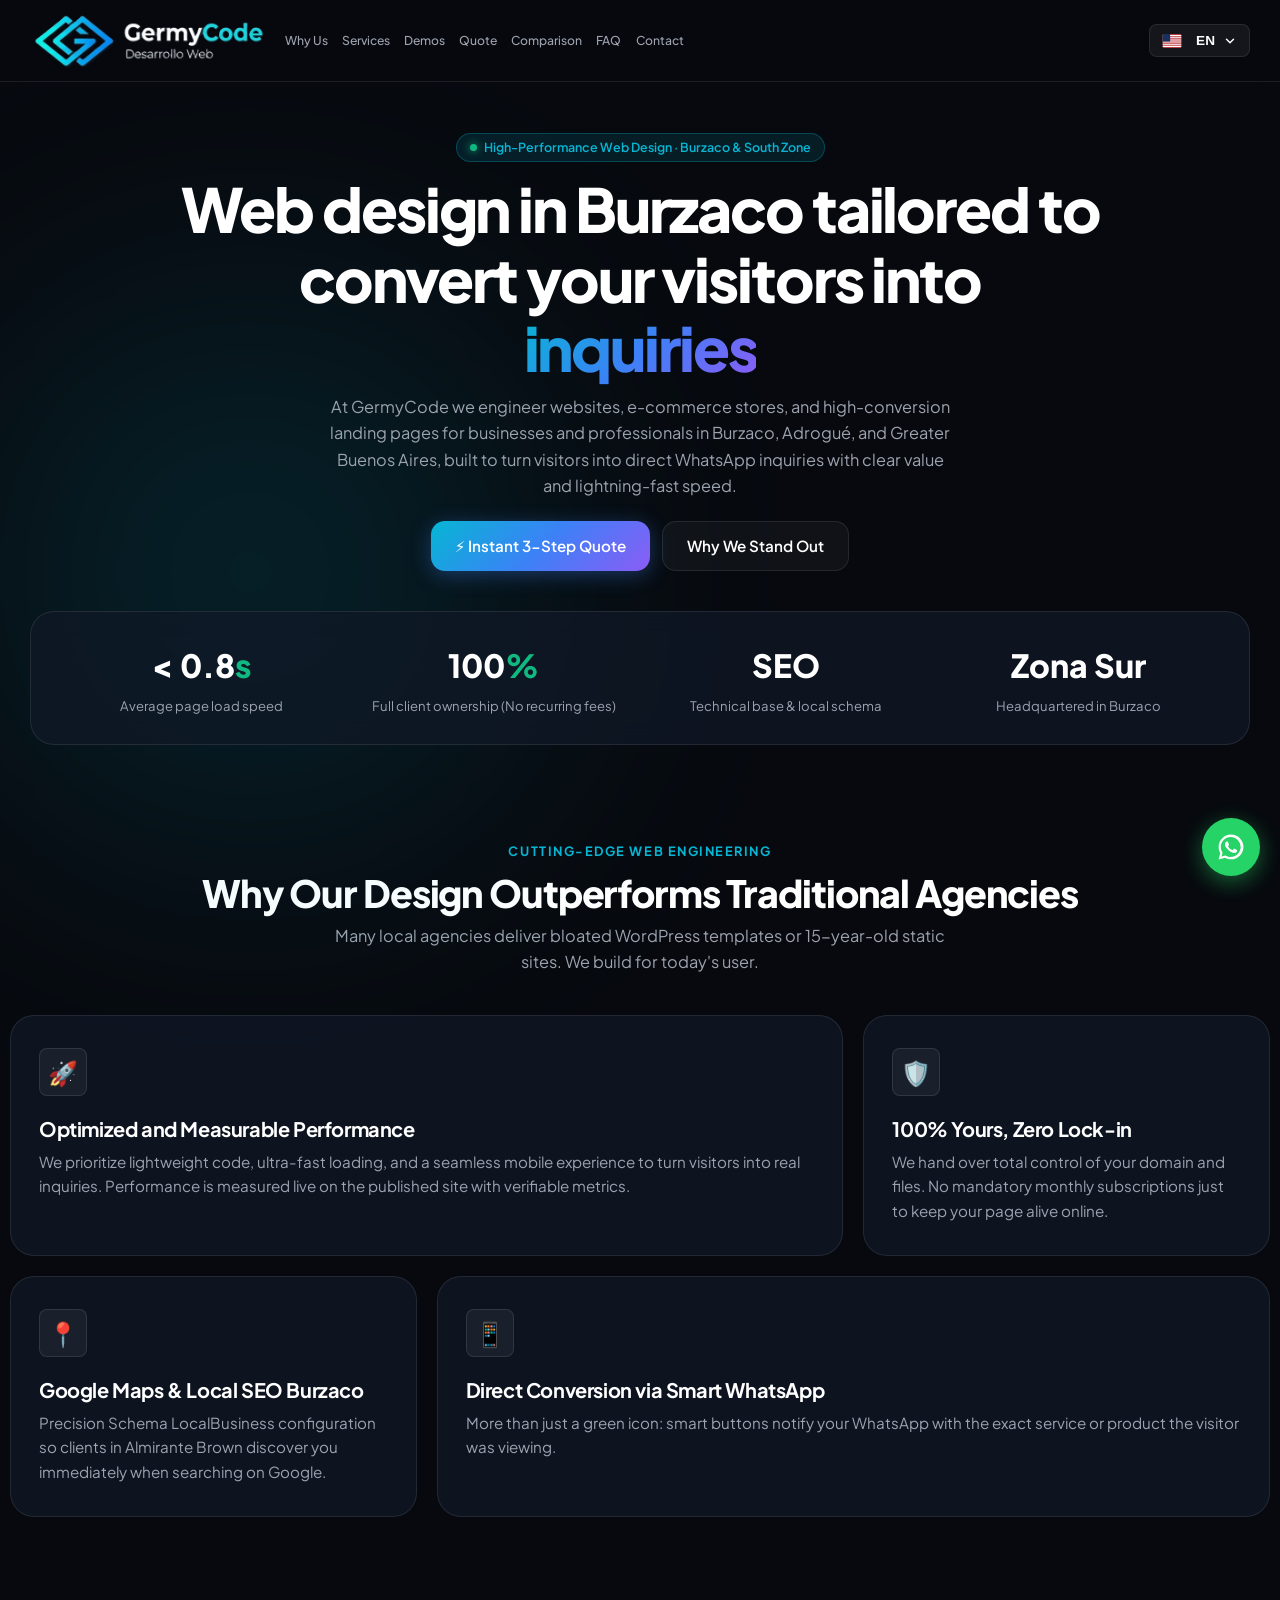
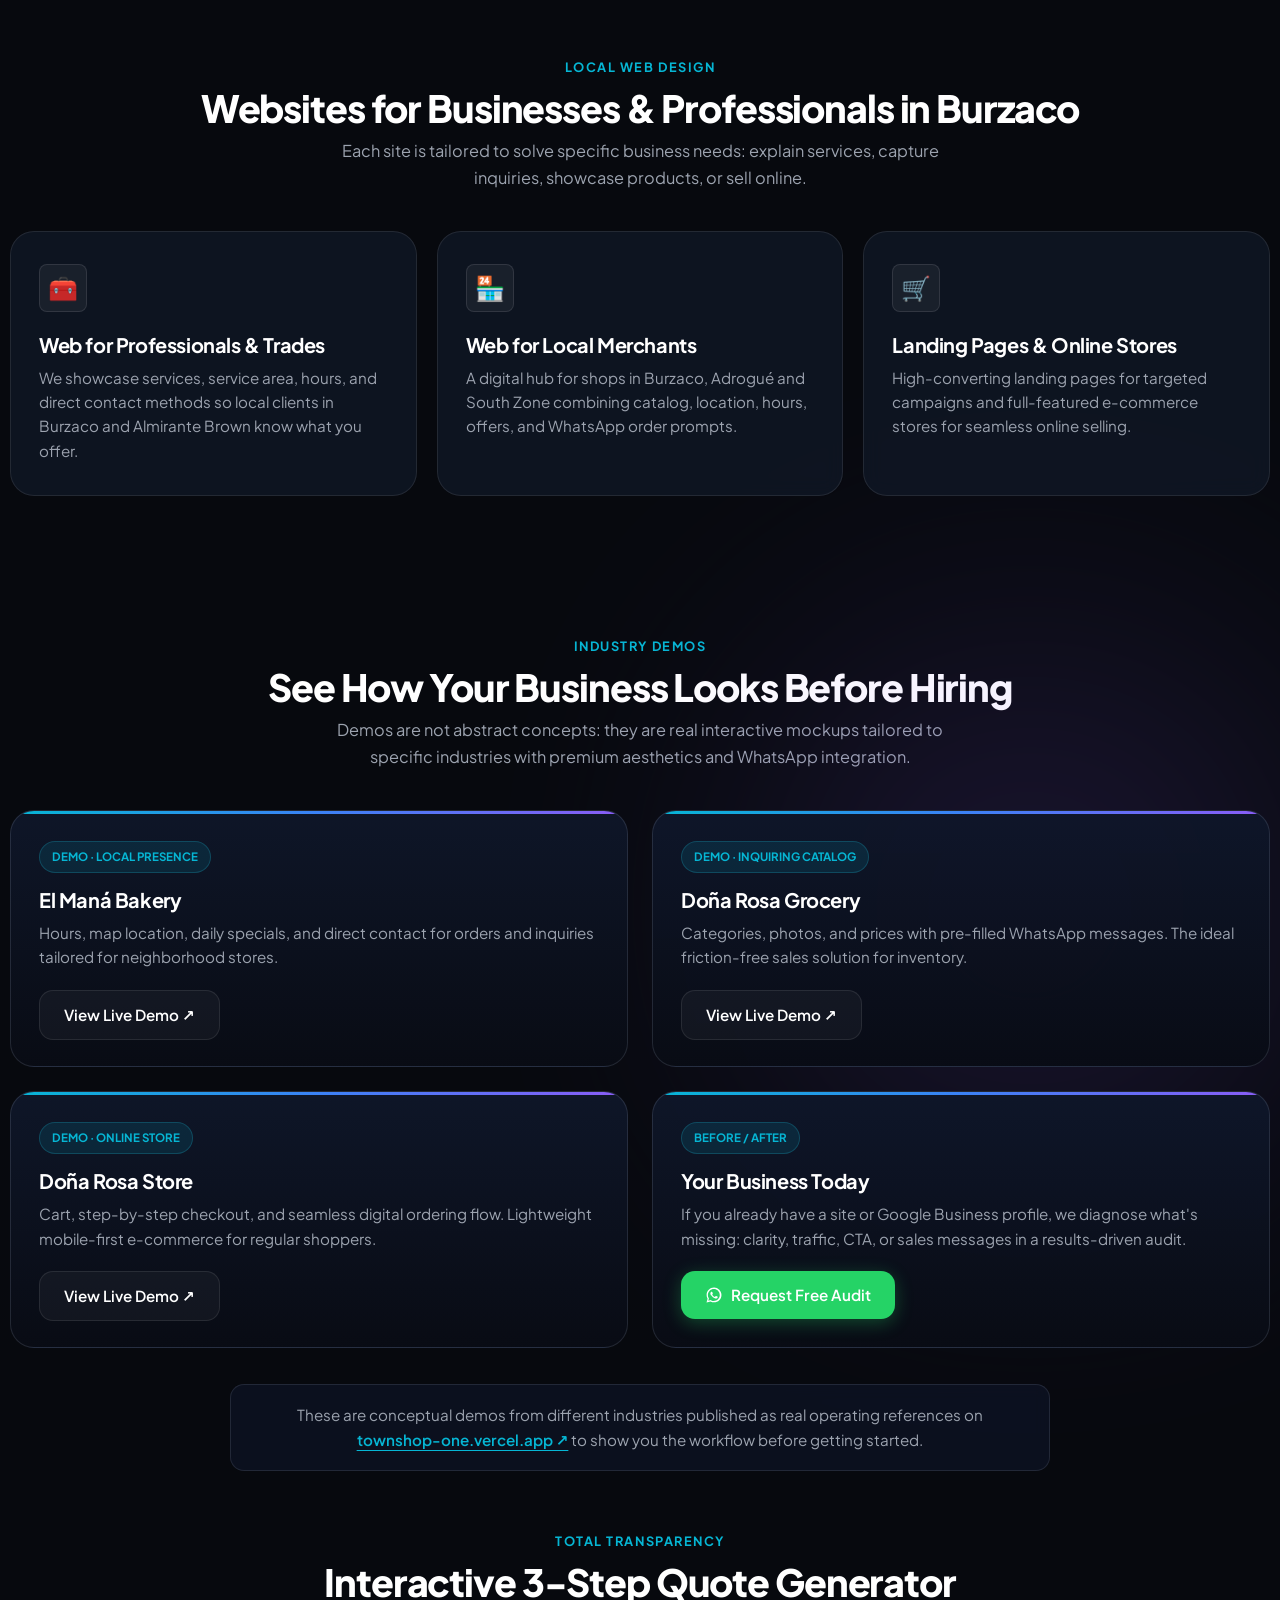
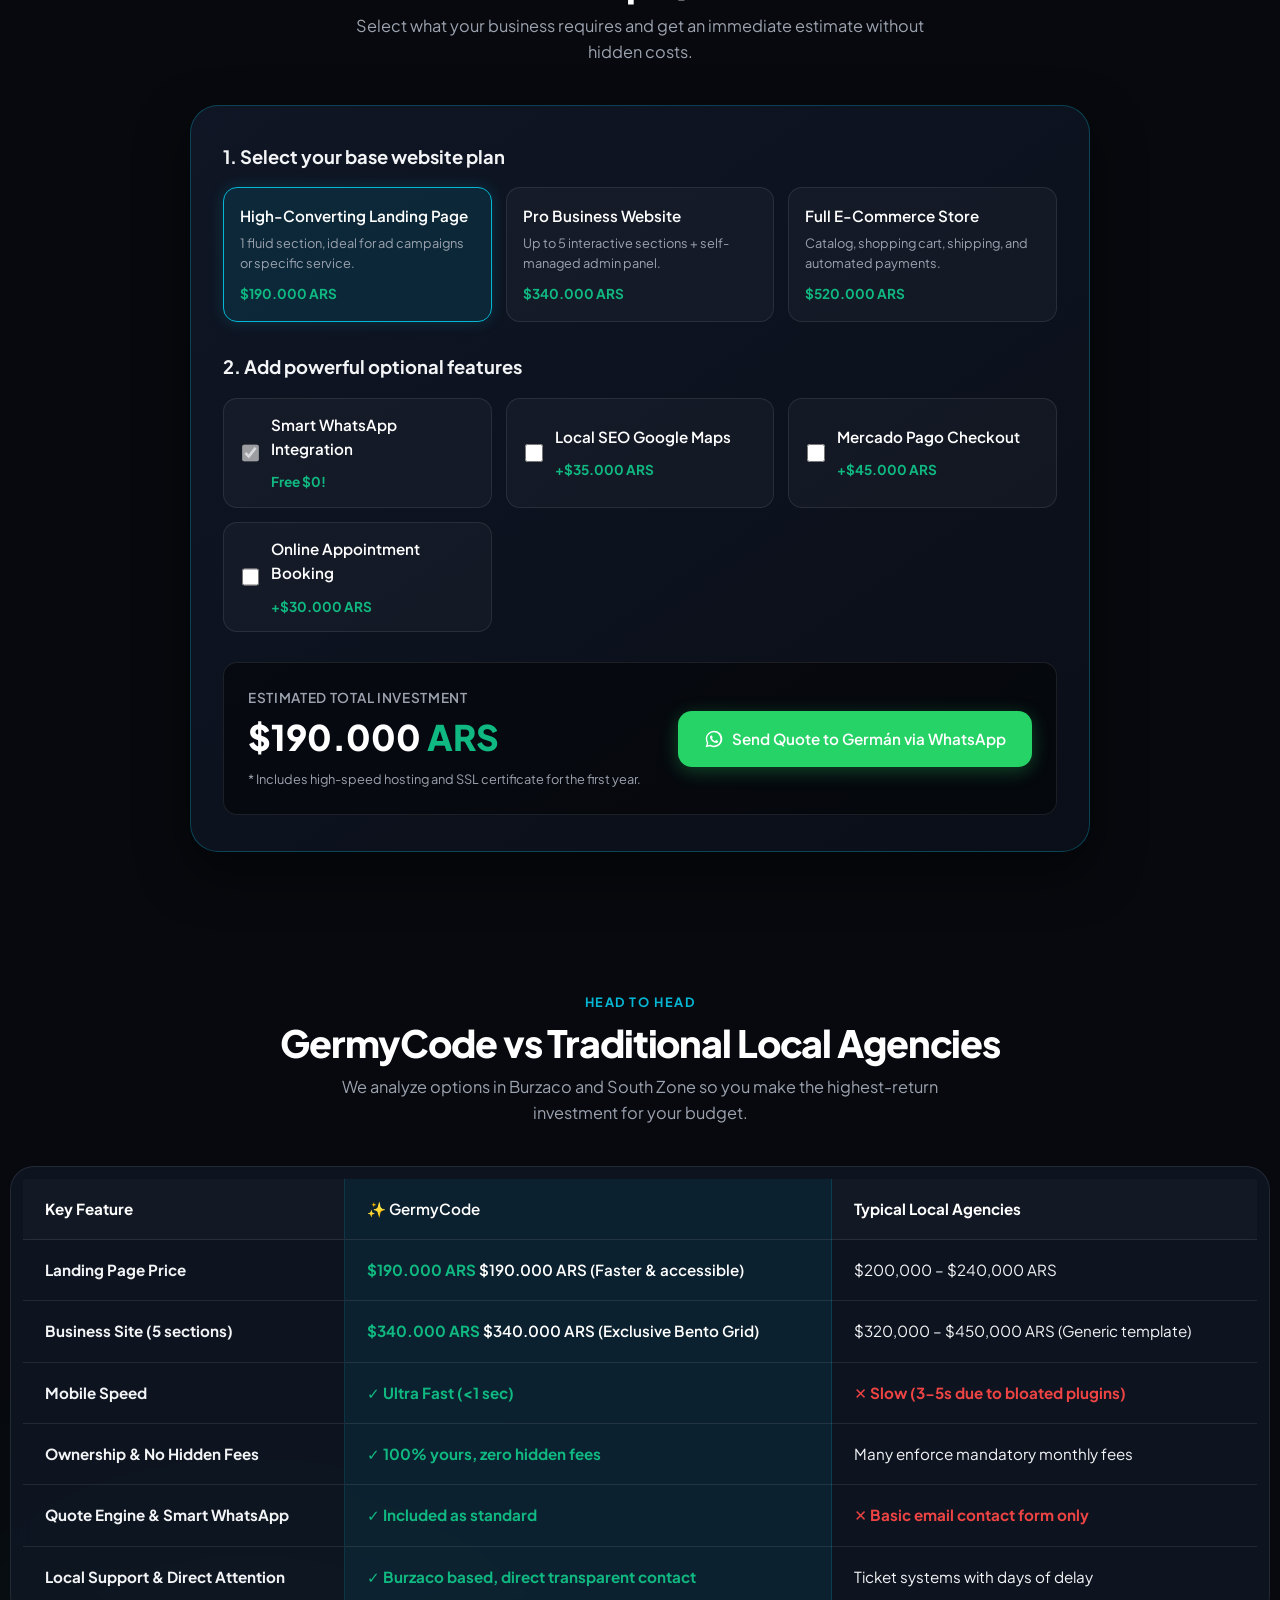
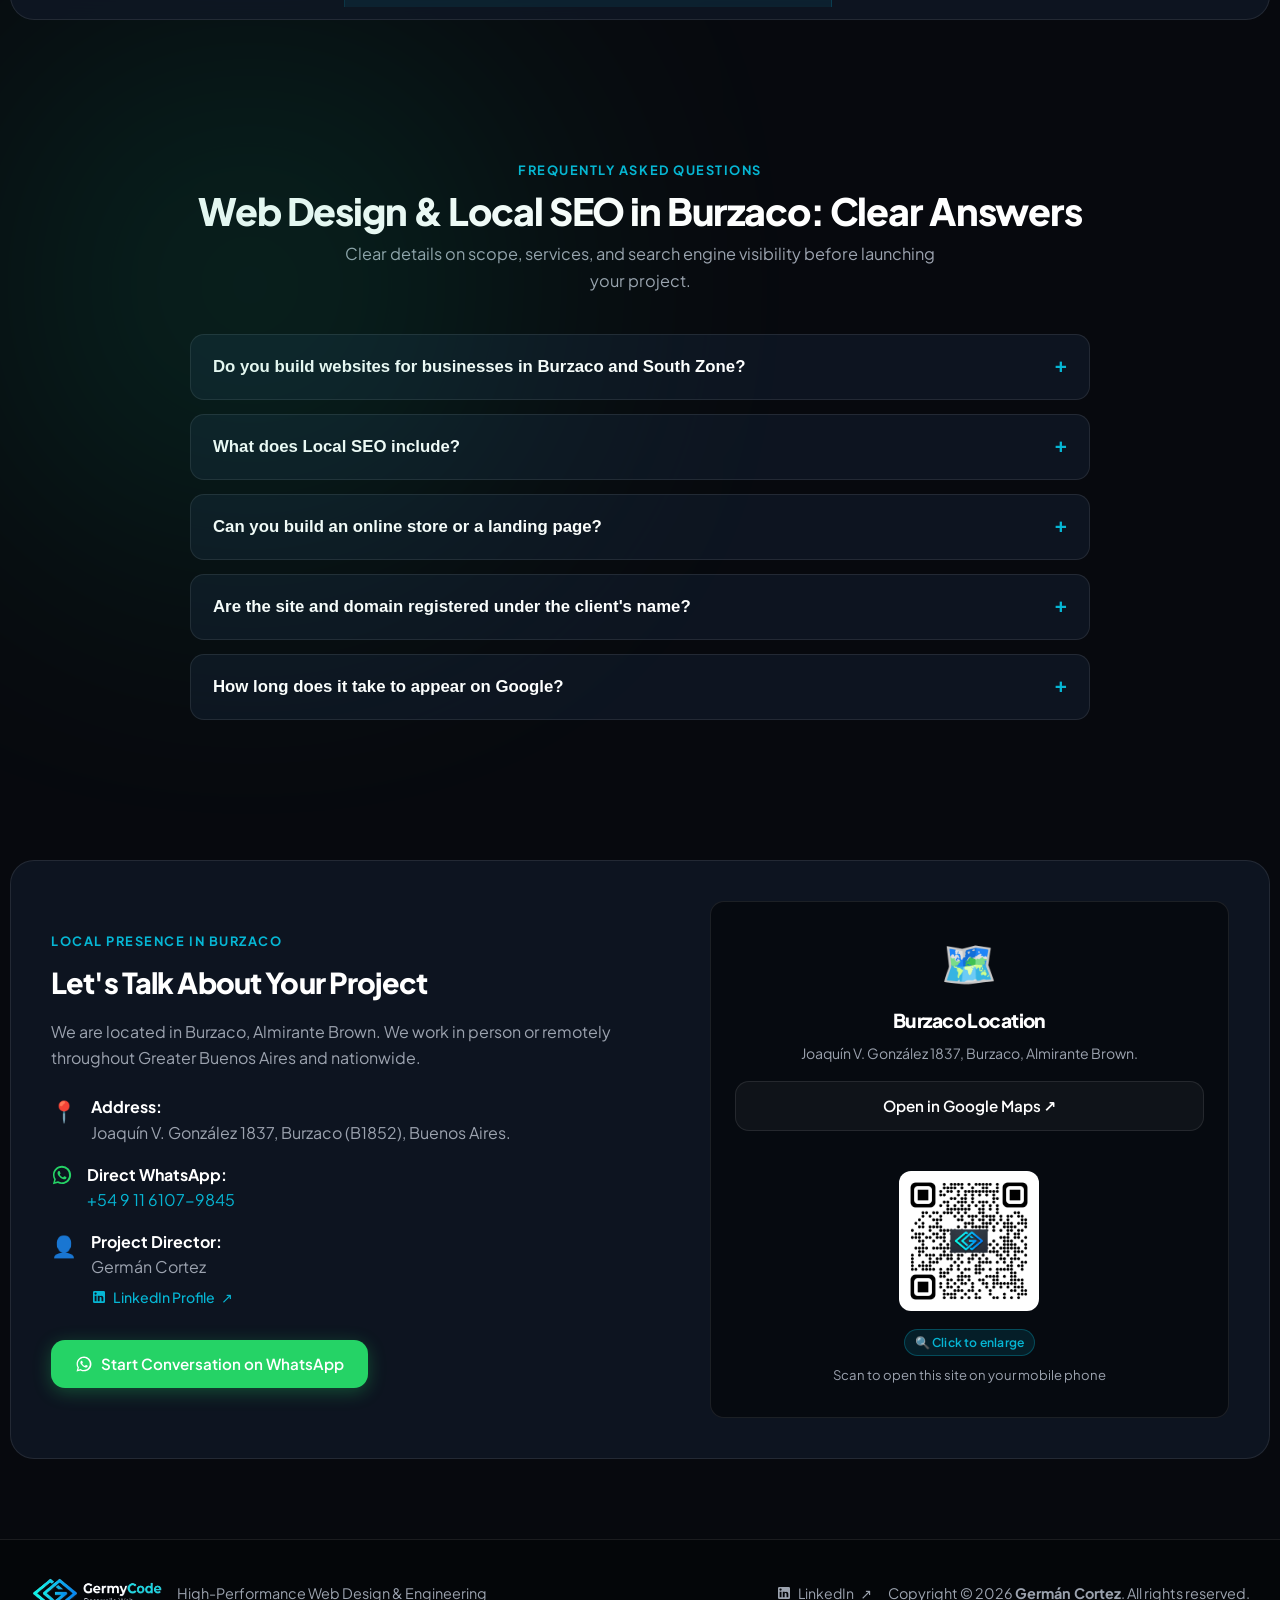
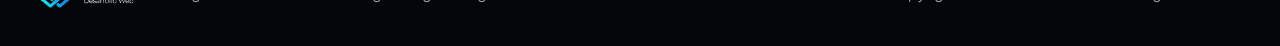
==== commit bb688441: "fix(seo): optimize meta description length, align H1 keywords, add sr-only to wa button and bump sw " ====
--- a/index.html
+++ b/index.html
@@ -13,7 +13,7 @@
   </script>
   
   <title>GermyCode | Diseño Web Profesional en Burzaco y Zona Sur</title>
-  <meta name="description" content="Diseño web profesional en Burzaco y Zona Sur. Páginas rápidas, conversiones, tiendas online y landing pages para negocios locales con WhatsApp directo y SEO local.">
+  <meta name="description" content="Diseño web en Burzaco y Zona Sur. Webs ultra rápidas, tiendas y landing pages para negocios locales con WhatsApp directo y SEO local.">
   <meta name="robots" content="index, follow, max-snippet:-1, max-image-preview:large, max-video-preview:-1">
   <meta name="theme-color" content="#07090e">
   <meta name="author" content="Germán Cortez - GermyCode">
@@ -32,7 +32,7 @@
   <meta property="og:site_name" content="GermyCode">
   <meta property="og:url" content="https://www.germycode.com.ar/">
   <meta property="og:title" content="GermyCode | Diseño Web Profesional en Burzaco y Zona Sur">
-  <meta property="og:description" content="Diseño web profesional en Burzaco y Zona Sur. Páginas rápidas, conversiones, tiendas online y landing pages para negocios locales con WhatsApp directo y SEO local.">
+  <meta property="og:description" content="Diseño web en Burzaco y Zona Sur. Webs ultra rápidas, tiendas y landing pages para negocios locales con WhatsApp directo y SEO local.">
   <meta property="og:image" content="./assets/og-cover.jpg">
   <meta property="og:image:type" content="image/jpeg">
   <meta property="og:image:width" content="1200">
@@ -42,7 +42,7 @@
   <!-- Twitter Card -->
   <meta name="twitter:card" content="summary_large_image">
   <meta name="twitter:title" content="GermyCode | Diseño Web Profesional en Burzaco y Zona Sur">
-  <meta name="twitter:description" content="Diseño web profesional en Burzaco y Zona Sur. Páginas rápidas, conversiones, tiendas online y landing pages para negocios locales con WhatsApp directo y SEO local.">
+  <meta name="twitter:description" content="Diseño web en Burzaco y Zona Sur. Webs ultra rápidas, tiendas y landing pages para negocios locales con WhatsApp directo y SEO local.">
   <meta name="twitter:image" content="./assets/og-cover.jpg">
 
   <!-- Favicons GermyCode -->
@@ -54,8 +54,40 @@
   <!-- PWA: Manifest -->
   <link rel="manifest" href="./manifest.json">
 
+  <!-- PWA: Limpieza de cachés viejos y sincronización inmediata -->
+  <script>
+    if ('serviceWorker' in navigator && window.location.protocol !== 'file:') {
+      if ('caches' in window) {
+        caches.keys().then(function(names) {
+          names.forEach(function(name) {
+            if (name !== 'germycode-v5') {
+              caches.delete(name);
+            }
+          });
+        });
+      }
+      navigator.serviceWorker.register('./sw.js').then(function(reg) {
+        reg.update();
+      }).catch(function() {});
+      var refreshing = false;
+      navigator.serviceWorker.addEventListener('controllerchange', function() {
+        if (!refreshing) {
+          refreshing = true;
+          window.location.reload();
+        }
+      });
+      document.addEventListener('visibilitychange', function() {
+        if (document.visibilityState === 'visible') {
+          navigator.serviceWorker.getRegistration().then(function(reg) {
+            if (reg) reg.update();
+          });
+        }
+      });
+    }
+  </script>
+
   <!-- Estilos Nativos Zero-CDN del Sistema (Sección 4 Documento Maestro) -->
-  <link rel="stylesheet" href="./estilos.css">
+  <link rel="stylesheet" href="./estilos.css?v=2.0.2">
 
   <!-- Schema.org estructurado (JSON-LD) para SEO Local -->
   <script type="application/ld+json">
@@ -215,13 +247,13 @@
 
     <!-- Menú Desplegable Móvil -->
     <div class="mobile-nav-menu" id="mobileNavMenu">
-      <a href="#diferenciales" data-i18n="nav_differentials">Diferenciales</a>
-      <a href="#servicios-locales" data-i18n="nav_services">Servicios</a>
-      <a href="#demos" data-i18n="nav_demos">Demos</a>
-      <a href="#cotizador" data-i18n="nav_calc">Cotizador</a>
-      <a href="#comparativa" data-i18n="nav_compare">Comparativa</a>
-      <a href="#preguntas-frecuentes" data-i18n="nav_faq">FAQ</a>
-      <a href="#contacto" data-i18n="nav_contact">Contacto</a>
+      <a href="#diferenciales" aria-label="Sección Diferenciales" data-i18n="nav_differentials">Diferenciales</a>
+      <a href="#servicios-locales" aria-label="Sección Servicios de diseño" data-i18n="nav_services">Servicios</a>
+      <a href="#demos" aria-label="Sección Demos interactivas" data-i18n="nav_demos">Demos</a>
+      <a href="#cotizador" aria-label="Sección Cotizador online" data-i18n="nav_calc">Cotizador</a>
+      <a href="#comparativa" aria-label="Sección Comparativa técnica" data-i18n="nav_compare">Comparativa</a>
+      <a href="#preguntas-frecuentes" aria-label="Sección Preguntas frecuentes" data-i18n="nav_faq">FAQ</a>
+      <a href="#contacto" aria-label="Sección Contacto y ubicación" data-i18n="nav_contact">Contacto</a>
     </div>
   </header>
 
@@ -236,7 +268,7 @@
         <span data-i18n="hero_title_1">Diseño web en Burzaco para que tu negocio convierta visitas en </span><span class="text-gradient" data-i18n="hero_title_gradient">consultas</span>
       </h1>
       <p class="hero-subtitle" data-i18n="hero_subtitle">
-        En GermyCode creamos páginas web, tiendas online y landing pages para comercios y profesionales de Burzaco, Adrogué y Zona Sur, con diseño adaptable, información clara y contacto directo por WhatsApp.
+        En GermyCode creamos páginas web, tiendas online y landing pages para comercios y profesionales de Burzaco, Adrogué y Zona Sur, diseñadas para convertir visitas en consultas directas por WhatsApp con información clara y carga ultra rápida.
       </p>
 
       <div class="cta-group">
@@ -280,7 +312,7 @@
       <div class="bento-card col-span-8">
         <div class="bento-icon">🚀</div>
         <h3 data-i18n="diff_c1_title">Rendimiento optimizado y medible</h3>
-        <p data-i18n="diff_c1_desc">Priorizamos código liviano, carga eficiente y una experiencia adaptable a celulares. El rendimiento se mide en el sitio publicado con métricas comprobables.</p>
+        <p data-i18n="diff_c1_desc">Priorizamos código liviano, carga ultra rápida y diseño móvil para transformar visitas en consultas reales. El rendimiento se mide en el sitio publicado con métricas comprobables.</p>
       </div>
       <div class="bento-card col-span-4">
         <div class="bento-icon">🛡️</div>
@@ -656,6 +688,7 @@
   <!-- Botón Flotante de WhatsApp Sincronizado para Escritorio (Sección 5.4) -->
   <a href="https://wa.me/5491161079845?text=Hola%20Germ%C3%A1n,%20quiero%20hacer%20una%20consulta%20por%20mi%20p%C3%A1gina%20web" target="_blank" rel="noopener" class="btn-whatsapp-floating" aria-label="WhatsApp Directo">
     <svg viewBox="0 0 24 24" width="30" height="30" fill="currentColor" aria-hidden="true"><path d="M12.04 2C6.58 2 2.13 6.45 2.13 11.91c0 1.75.46 3.45 1.32 4.95L2.05 22l5.25-1.38c1.45.79 3.08 1.21 4.74 1.21 5.46 0 9.91-4.45 9.91-9.91 0-2.65-1.03-5.14-2.9-7.01A9.816 9.816 0 0 0 12.04 2zm.01 18.08c-1.48 0-2.93-.4-4.2-1.15l-.3-.18-3.12.82.83-3.04-.2-.31a7.892 7.892 0 0 1-1.22-4.31c0-4.38 3.56-7.94 7.95-7.94 2.12 0 4.12.83 5.62 2.33a7.886 7.886 0 0 1 2.32 5.61c-.01 4.38-3.57 7.94-7.96 7.94zm4.35-5.95c-.24-.12-1.41-.7-1.63-.78-.22-.08-.38-.12-.54.12-.16.24-.62.78-.76.94-.14.16-.28.18-.52.06-.24-.12-1.01-.37-1.93-1.19-.71-.64-1.19-1.42-1.33-1.66-.14-.24-.01-.37.11-.49.11-.11.24-.28.36-.42.12-.14.16-.24.24-.4.08-.16.04-.3-.02-.42-.06-.12-.54-1.3-.74-1.78-.19-.47-.39-.41-.54-.42l-.46-.01c-.16 0-.42.06-.64.3-.22.24-.84.82-.84 2s.86 2.32.98 2.48c.12.16 1.69 2.58 4.1 3.62.57.25 1.02.4 1.37.51.58.18 1.1.16 1.51.1.46-.07 1.41-.58 1.61-1.14.2-.56.2-1.04.14-1.14-.06-.1-.22-.16-.46-.28z"/></svg>
+    <span class="sr-only">Contactar por WhatsApp</span>
   </a>
 
   <!-- Navegación Inferior Móvil Tipo App (Sección 5.3) -->
@@ -719,6 +752,6 @@
   </div>
 
   <!-- Script Lógico Vanilla JS (Offline & Zero-Dependencies) -->
-  <script src="./app.js"></script>
+  <script src="./app.js?v=2.0.2"></script>
 </body>
 </html>
--- a/estilos.css
+++ b/estilos.css
@@ -72,7 +72,7 @@
   -webkit-text-size-adjust: 100%;
   width: 100%;
   max-width: 100%;
-  overflow-x: hidden;
+  overflow-x: clip;
 }
 
 body {
@@ -82,7 +82,7 @@
   line-height: 1.6;
   width: 100%;
   max-width: 100%;
-  overflow-x: hidden;
+  overflow-x: clip;
   position: relative;
   padding-bottom: calc(var(--bottom-nav-h) + 16px);
 }
@@ -191,6 +191,7 @@
 
 /* Cabecera Fija Sticky (Sección 5.1) */
 header.site-header {
+  position: -webkit-sticky;
   position: sticky;
   top: 0;
   z-index: 100;
@@ -199,6 +200,7 @@
   background: rgba(7, 9, 14, 0.88);
   border-bottom: 1px solid var(--card-border);
   height: var(--header-h);
+  width: 100%;
 }
 .header-inner {
   display: flex;
@@ -1262,3 +1264,16 @@
     font-size: 1.65rem;
   }
 }
+
+/* Accesibilidad SEO: Oculto visualmente pero accesible para lectores y rastreadores */
+.sr-only {
+  position: absolute;
+  width: 1px;
+  height: 1px;
+  padding: 0;
+  margin: -1px;
+  overflow: hidden;
+  clip: rect(0, 0, 0, 0);
+  white-space: nowrap;
+  border-width: 0;
+}
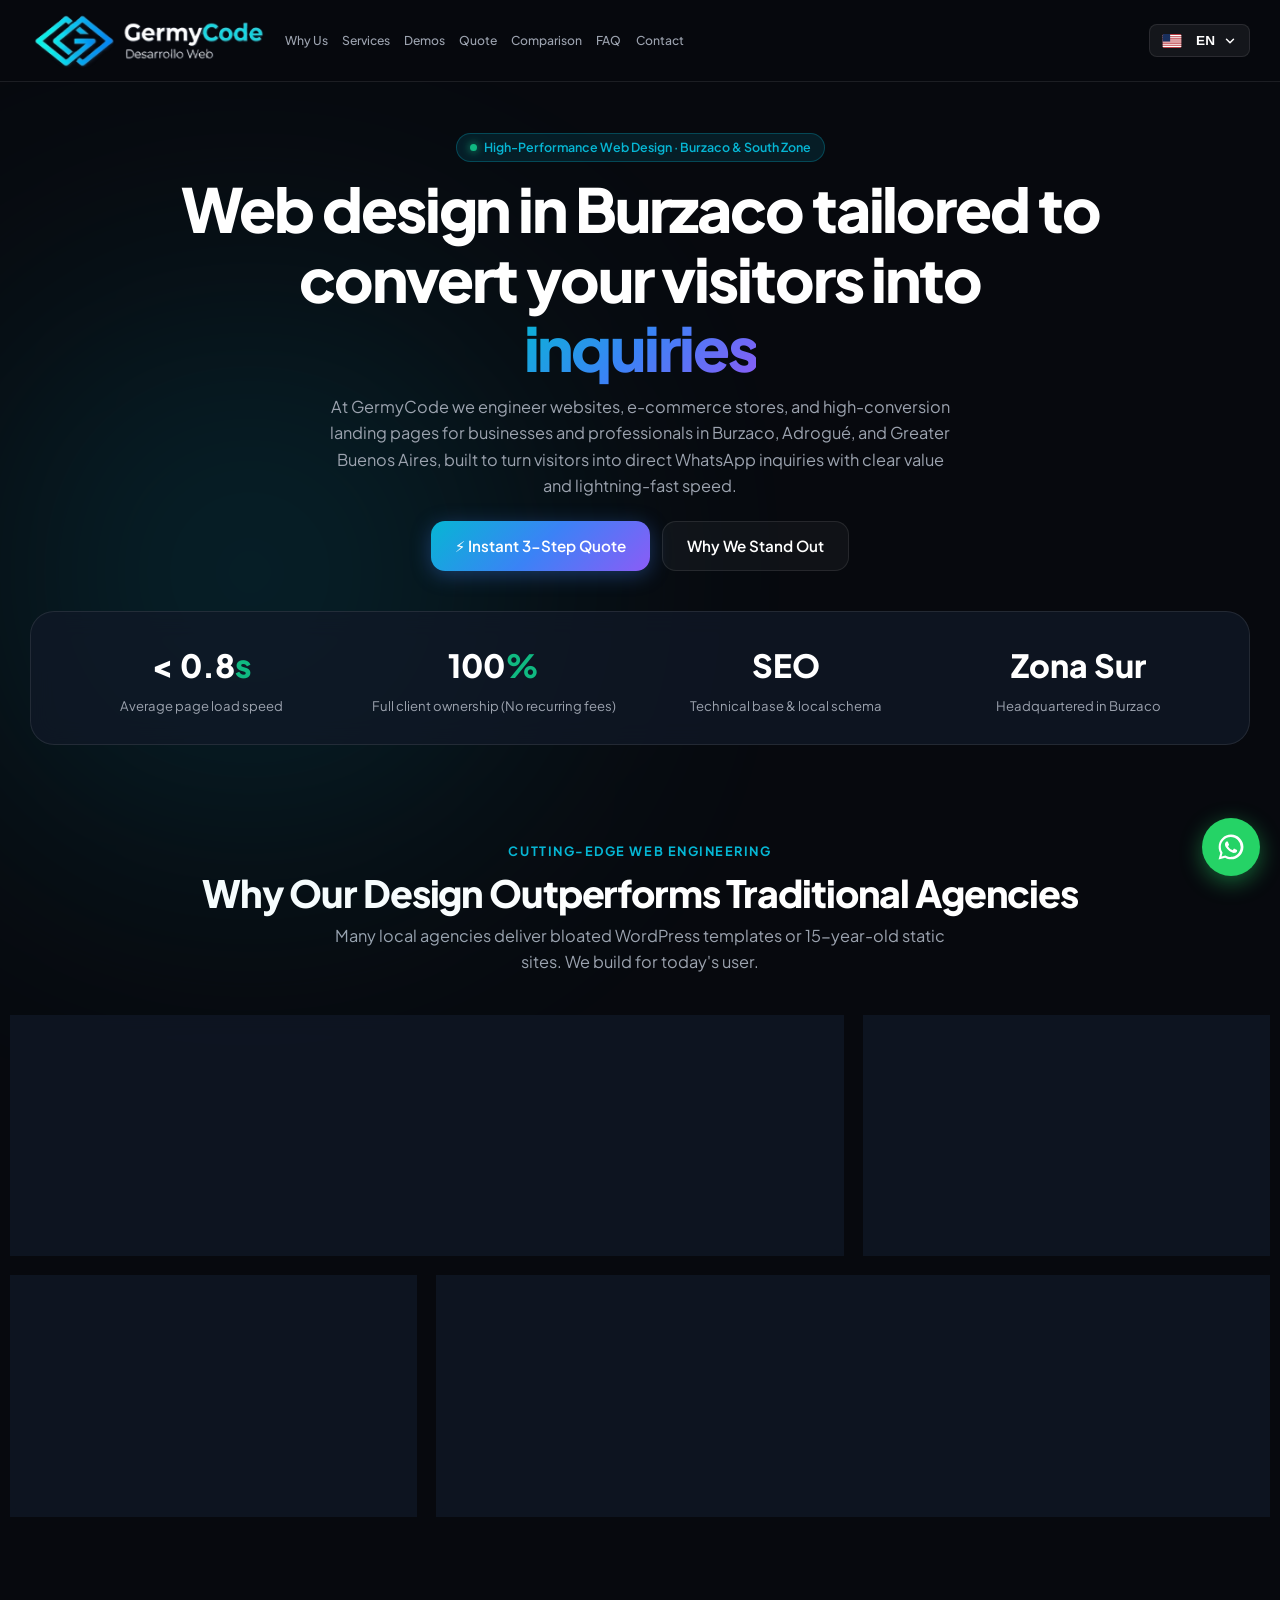
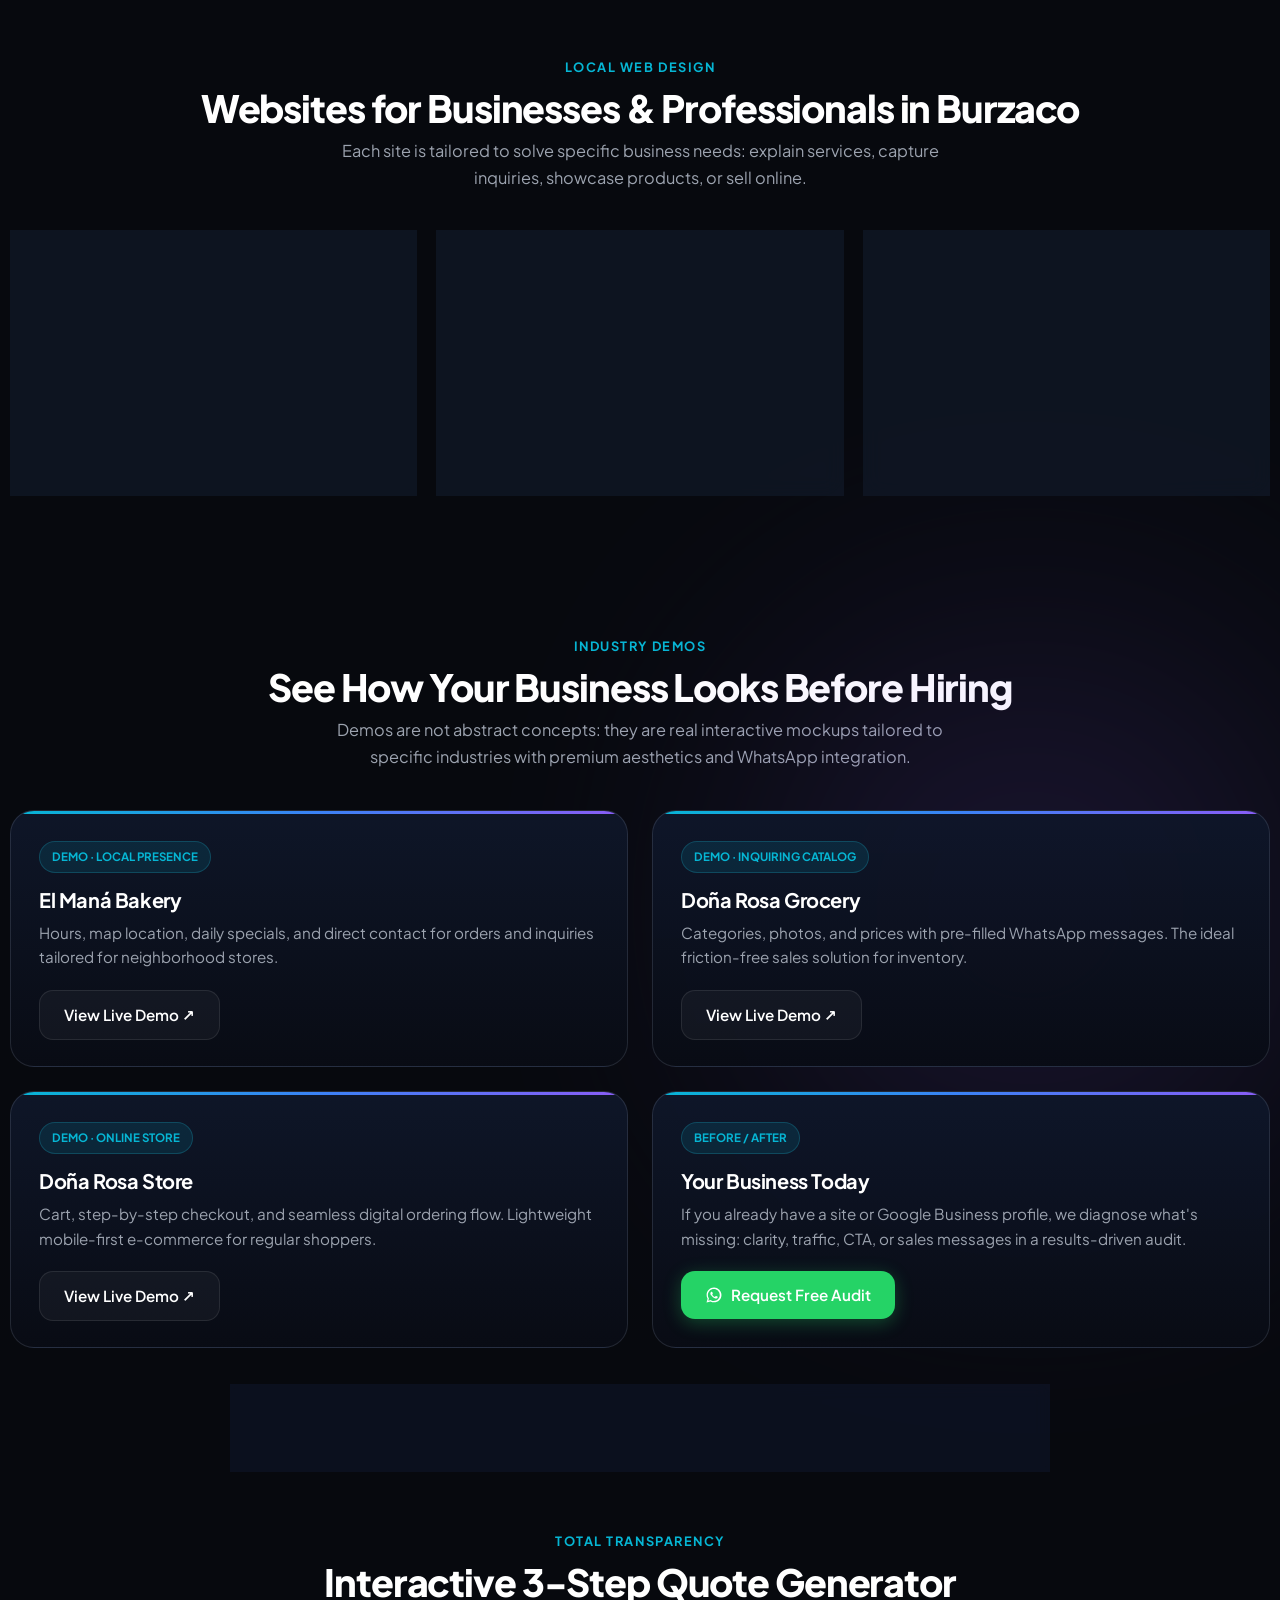
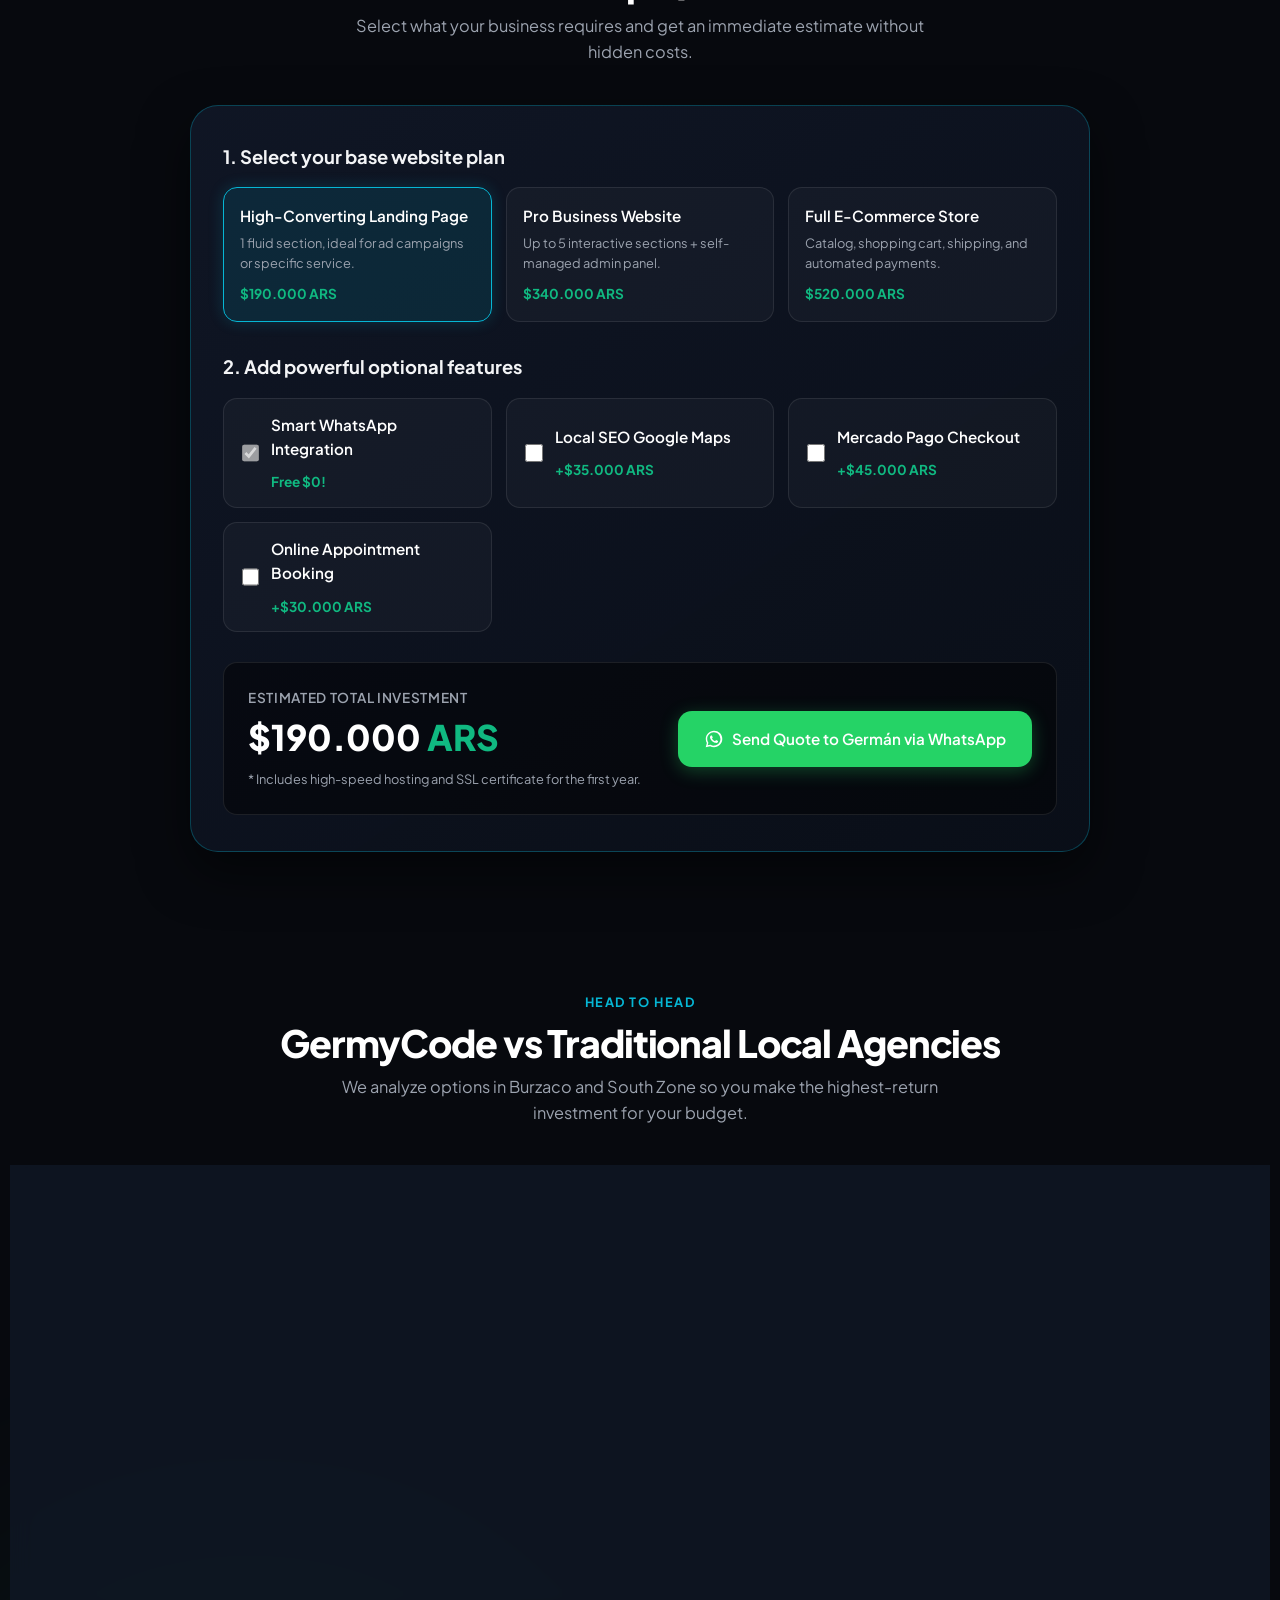
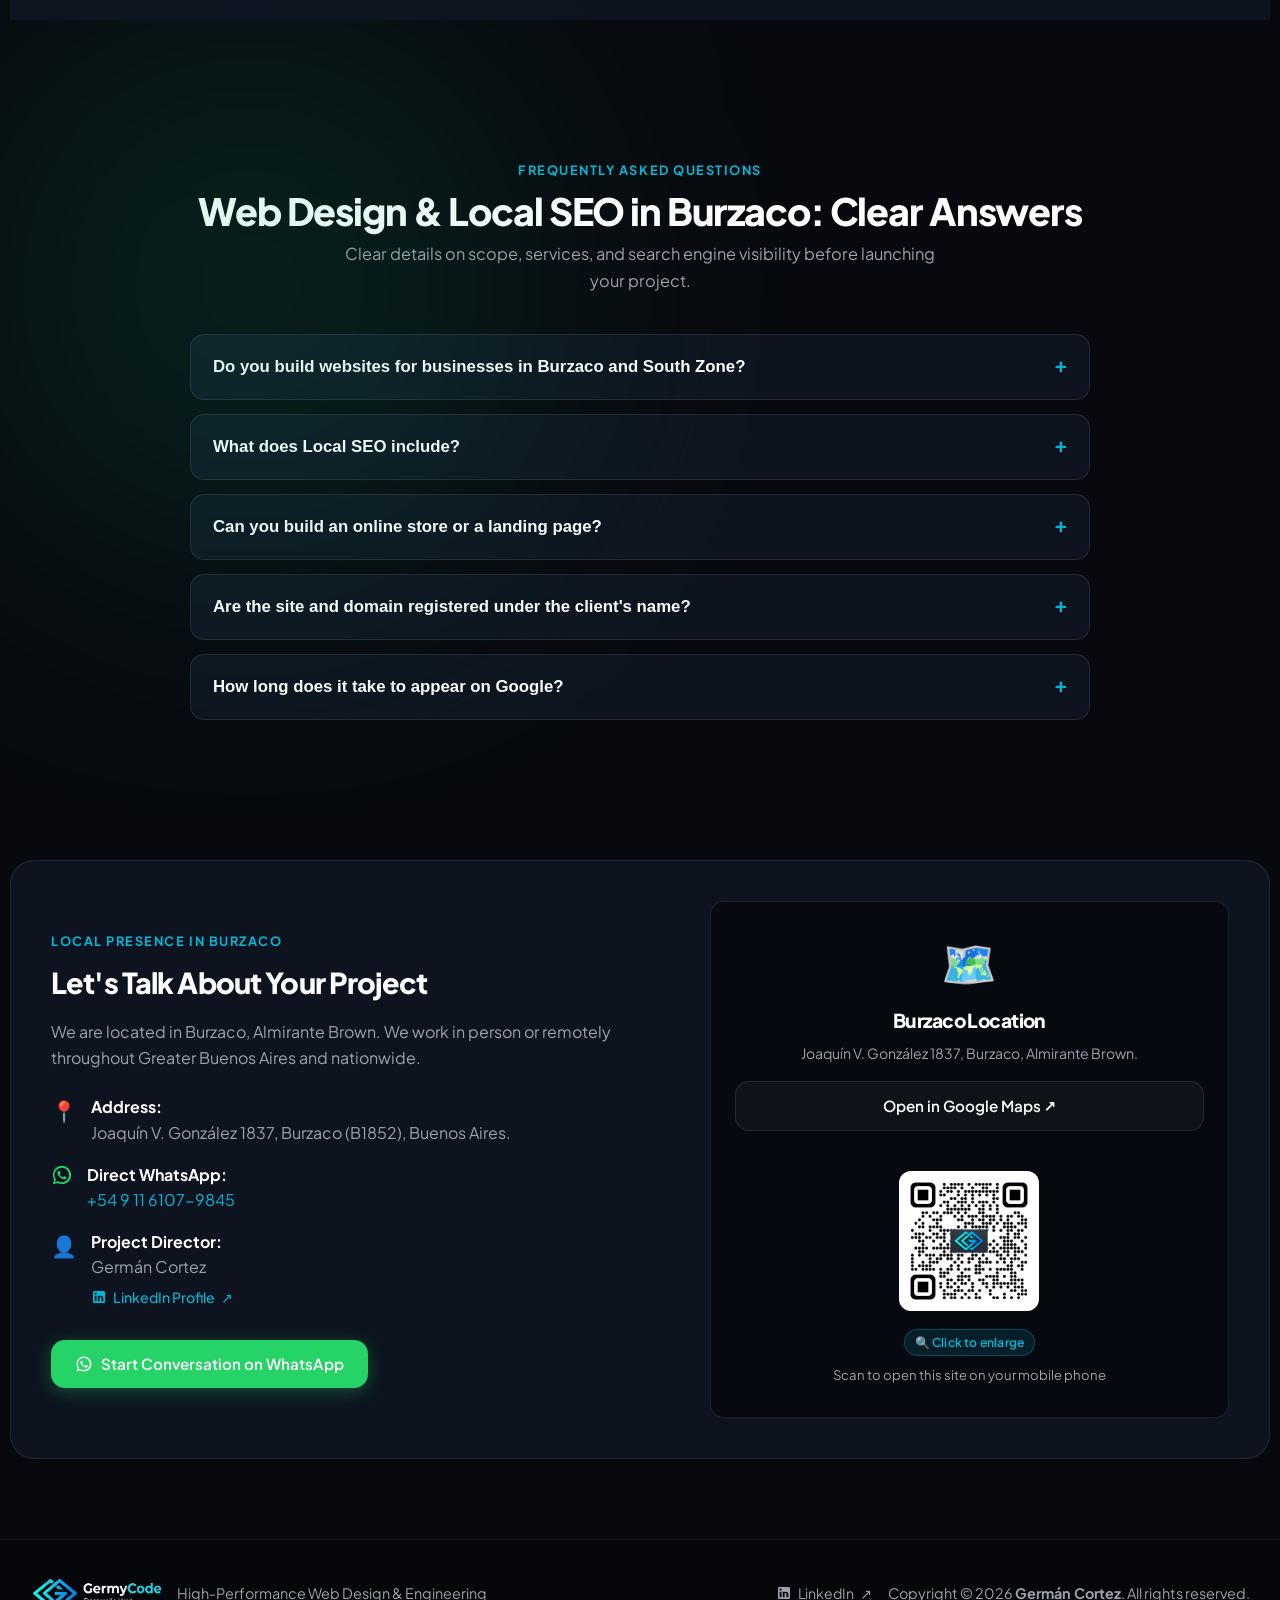
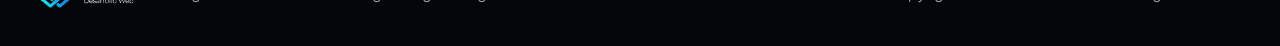
==== commit 3a2b15f9: "fix(seo): align exact H1 keyword convierta in hero, diffs, and faq, bump sw to v6" ====
--- a/index.html
+++ b/index.html
@@ -60,7 +60,7 @@
       if ('caches' in window) {
         caches.keys().then(function(names) {
           names.forEach(function(name) {
-            if (name !== 'germycode-v5') {
+            if (name !== 'germycode-v6') {
               caches.delete(name);
             }
           });
@@ -87,7 +87,7 @@
   </script>
 
   <!-- Estilos Nativos Zero-CDN del Sistema (Sección 4 Documento Maestro) -->
-  <link rel="stylesheet" href="./estilos.css?v=2.0.2">
+  <link rel="stylesheet" href="./estilos.css?v=2.0.3">
 
   <!-- Schema.org estructurado (JSON-LD) para SEO Local -->
   <script type="application/ld+json">
@@ -268,7 +268,7 @@
         <span data-i18n="hero_title_1">Diseño web en Burzaco para que tu negocio convierta visitas en </span><span class="text-gradient" data-i18n="hero_title_gradient">consultas</span>
       </h1>
       <p class="hero-subtitle" data-i18n="hero_subtitle">
-        En GermyCode creamos páginas web, tiendas online y landing pages para comercios y profesionales de Burzaco, Adrogué y Zona Sur, diseñadas para convertir visitas en consultas directas por WhatsApp con información clara y carga ultra rápida.
+        En GermyCode creamos páginas web, tiendas online y landing pages para comercios y profesionales de Burzaco, Adrogué y Zona Sur, diseñadas para que tu negocio convierta visitas en consultas directas por WhatsApp con información clara y carga ultra rápida.
       </p>
 
       <div class="cta-group">
@@ -312,7 +312,7 @@
       <div class="bento-card col-span-8">
         <div class="bento-icon">🚀</div>
         <h3 data-i18n="diff_c1_title">Rendimiento optimizado y medible</h3>
-        <p data-i18n="diff_c1_desc">Priorizamos código liviano, carga ultra rápida y diseño móvil para transformar visitas en consultas reales. El rendimiento se mide en el sitio publicado con métricas comprobables.</p>
+        <p data-i18n="diff_c1_desc">Priorizamos código liviano, carga ultra rápida y diseño móvil para que tu negocio convierta visitas en consultas reales. El rendimiento se mide en el sitio publicado con métricas comprobables.</p>
       </div>
       <div class="bento-card col-span-4">
         <div class="bento-icon">🛡️</div>
@@ -574,7 +574,7 @@
           <span class="faq-icon">+</span>
         </button>
         <div class="faq-content" data-i18n="faq_a1">
-          Sí. GermyCode trabaja desde Burzaco con comercios, profesionales y prestadores de servicios de Almirante Brown y Zona Sur. También se pueden coordinar proyectos a distancia.
+          Sí. GermyCode trabaja desde Burzaco con comercios, profesionales y prestadores de servicios de Almirante Brown y Zona Sur, con diseño enfocado para que cada negocio convierta visitas en consultas reales por WhatsApp. También se pueden coordinar proyectos a distancia.
         </div>
       </div>
       <div class="faq-item">
@@ -752,6 +752,6 @@
   </div>
 
   <!-- Script Lógico Vanilla JS (Offline & Zero-Dependencies) -->
-  <script src="./app.js?v=2.0.2"></script>
+  <script src="./app.js?v=2.0.3"></script>
 </body>
 </html>
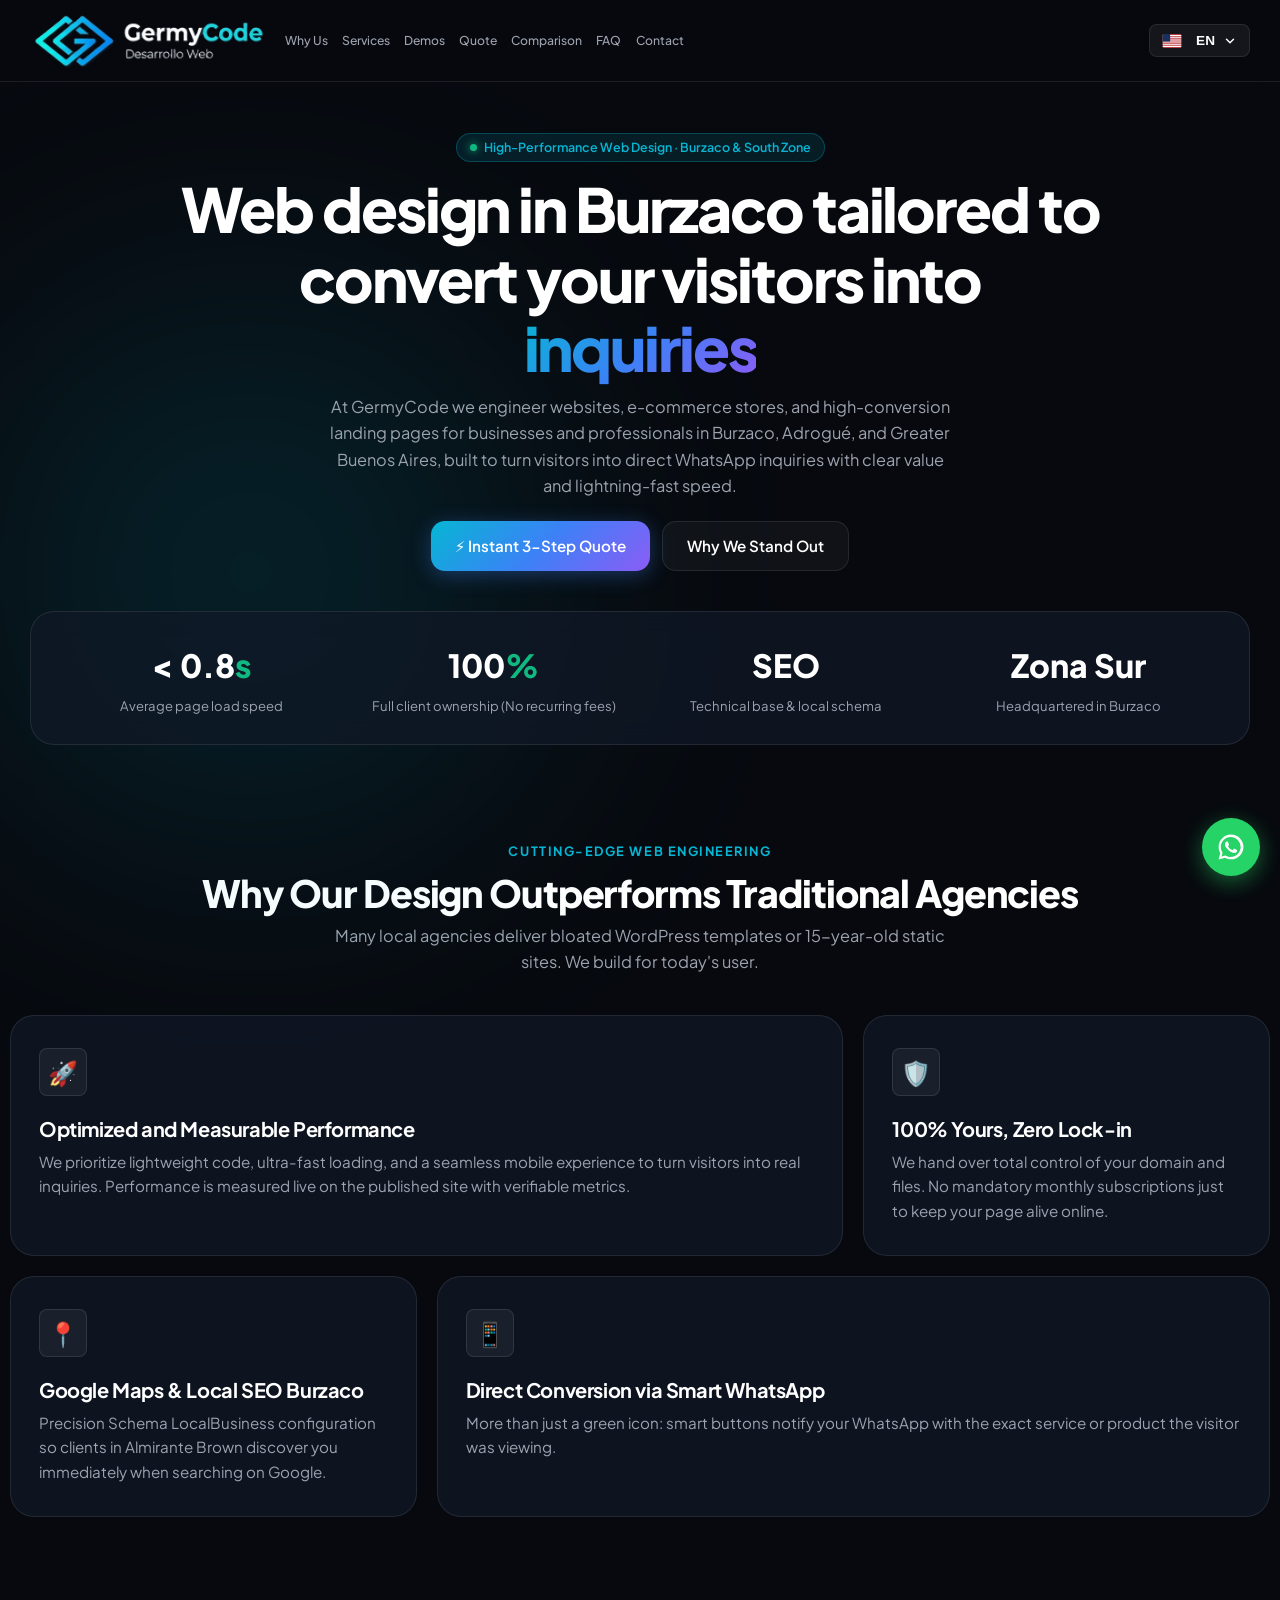
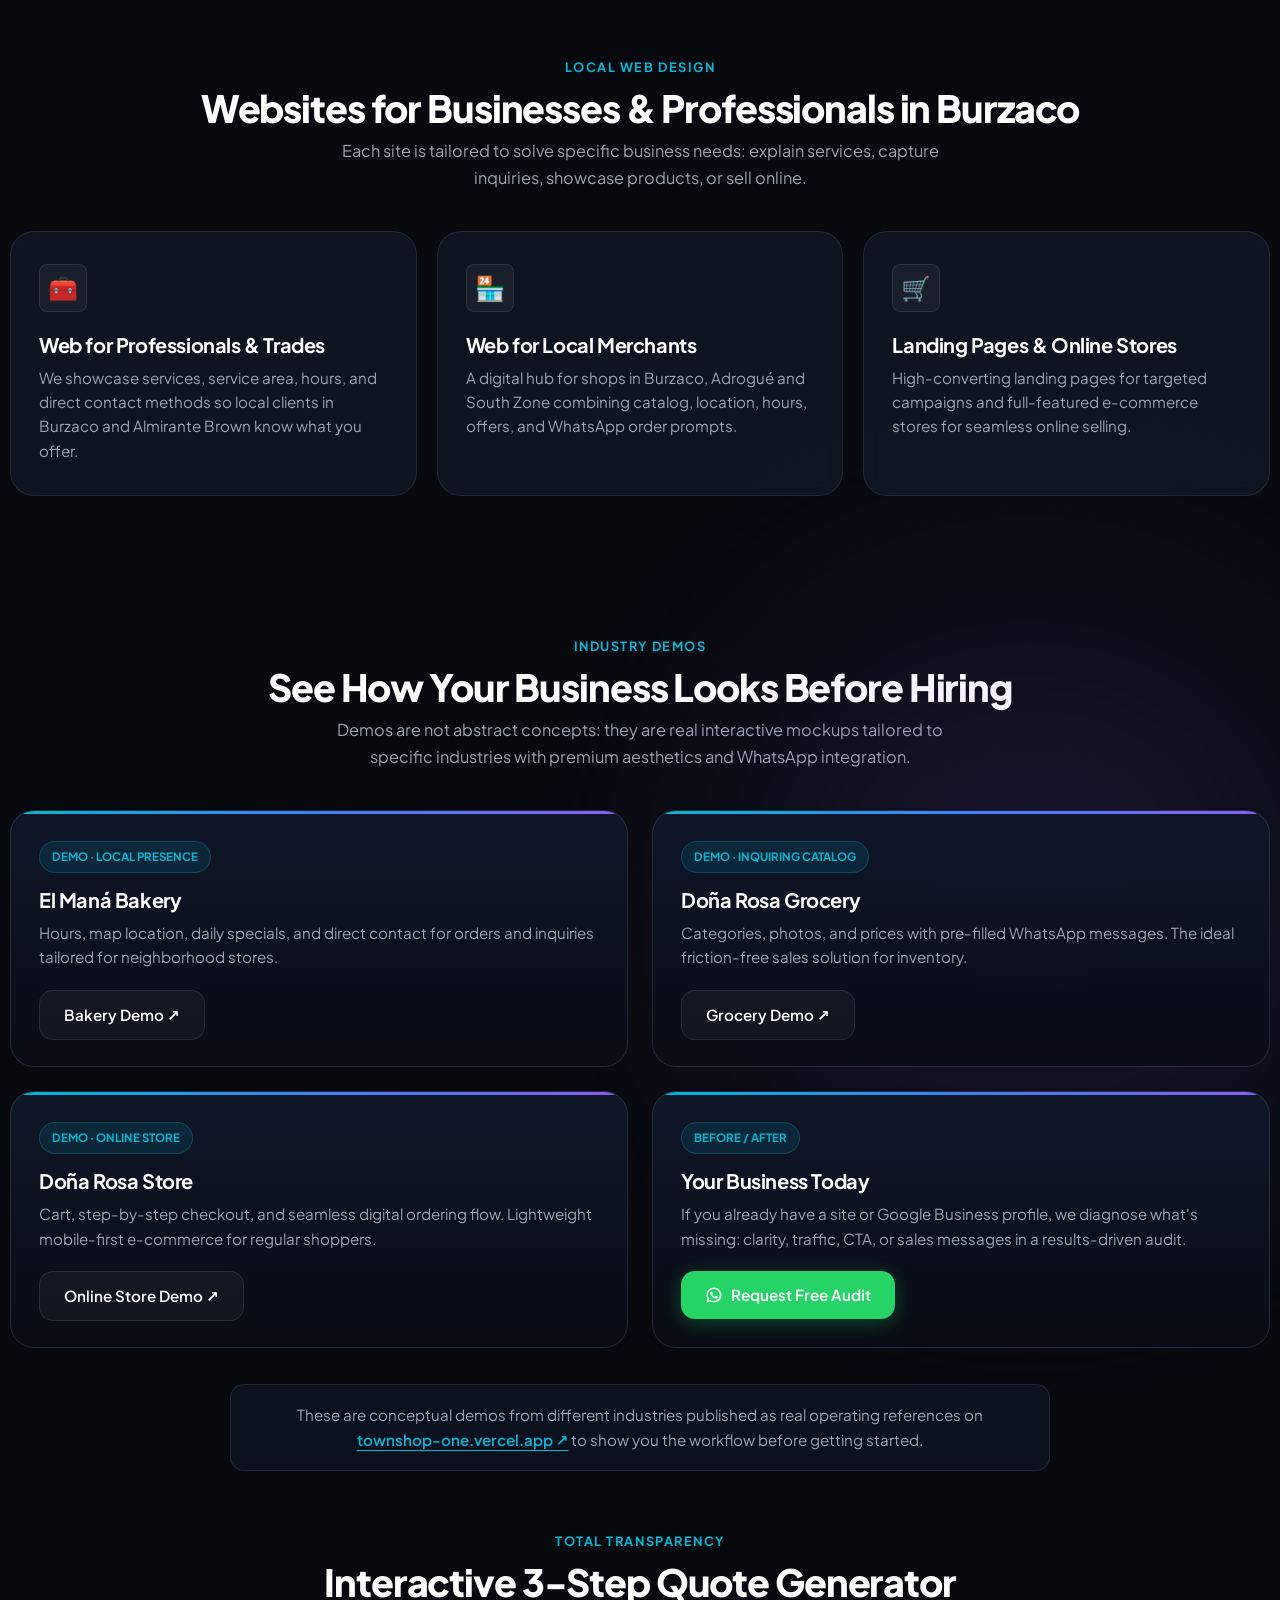
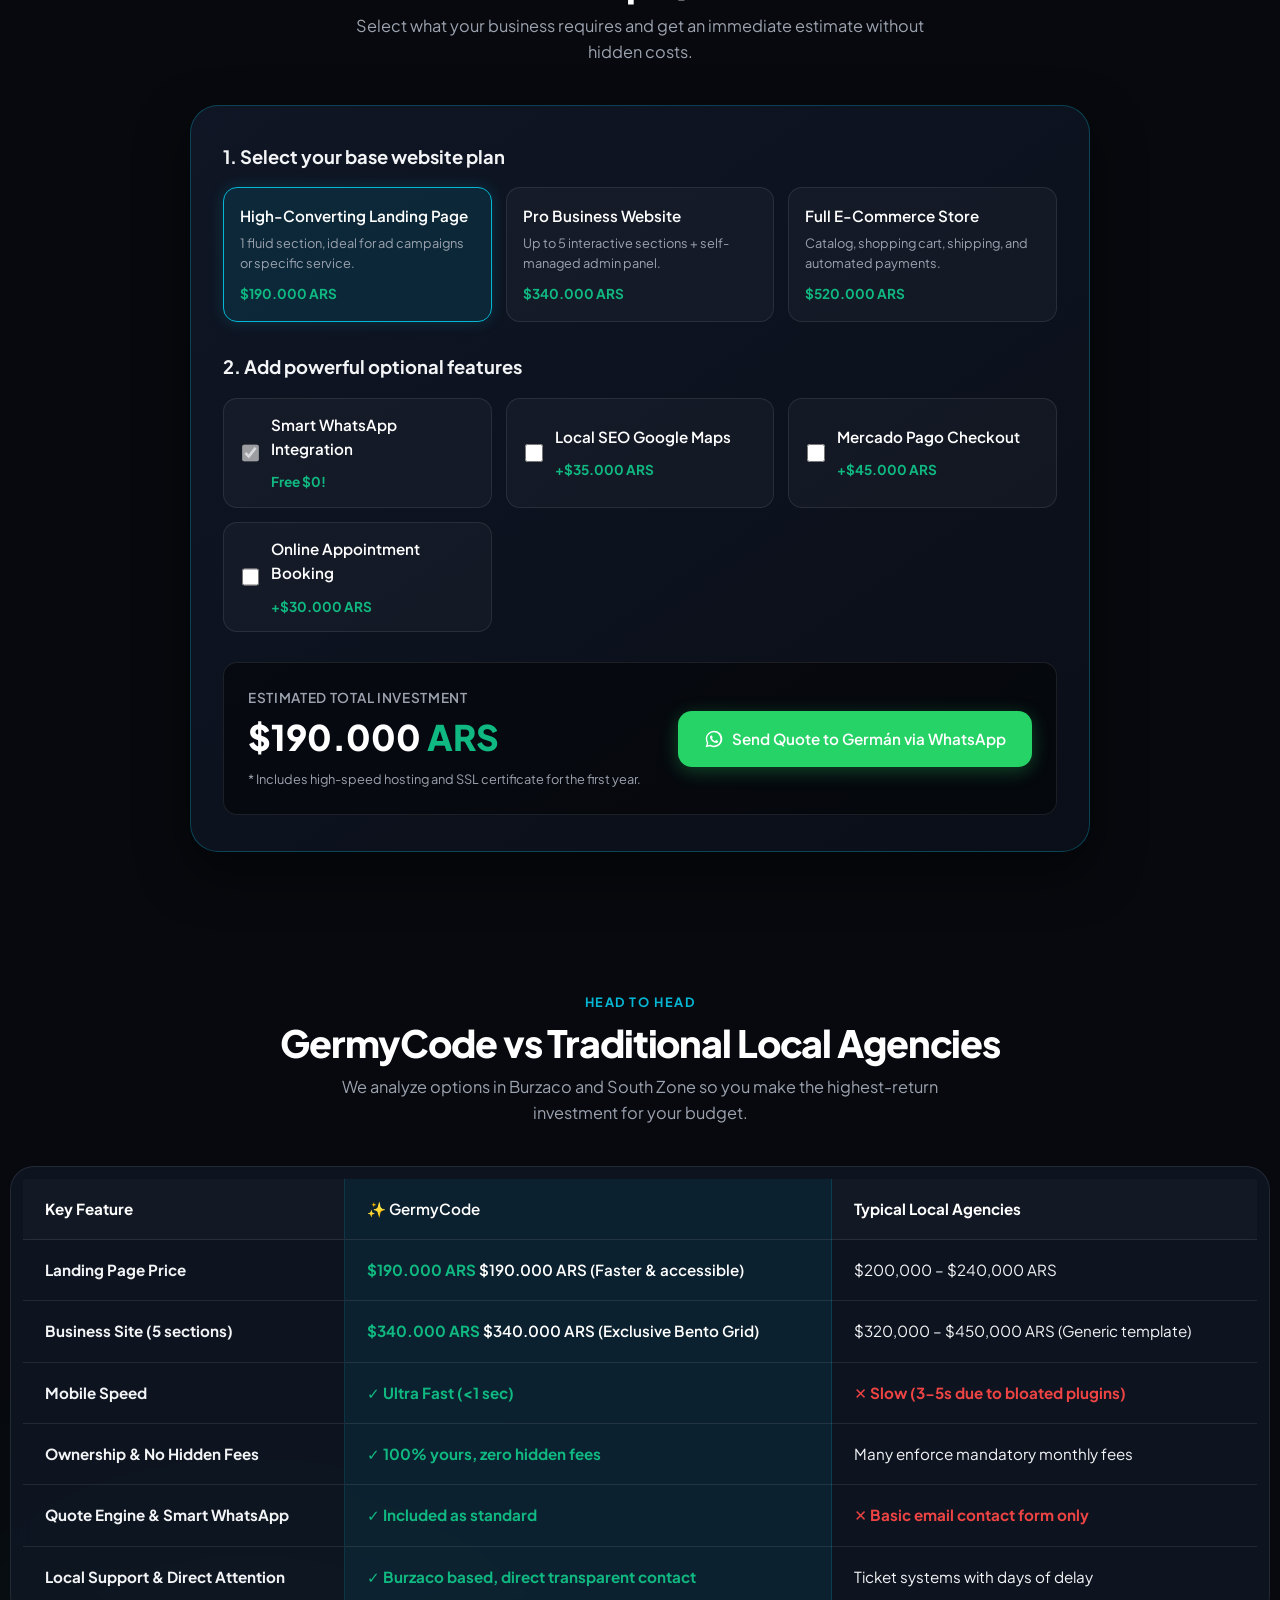
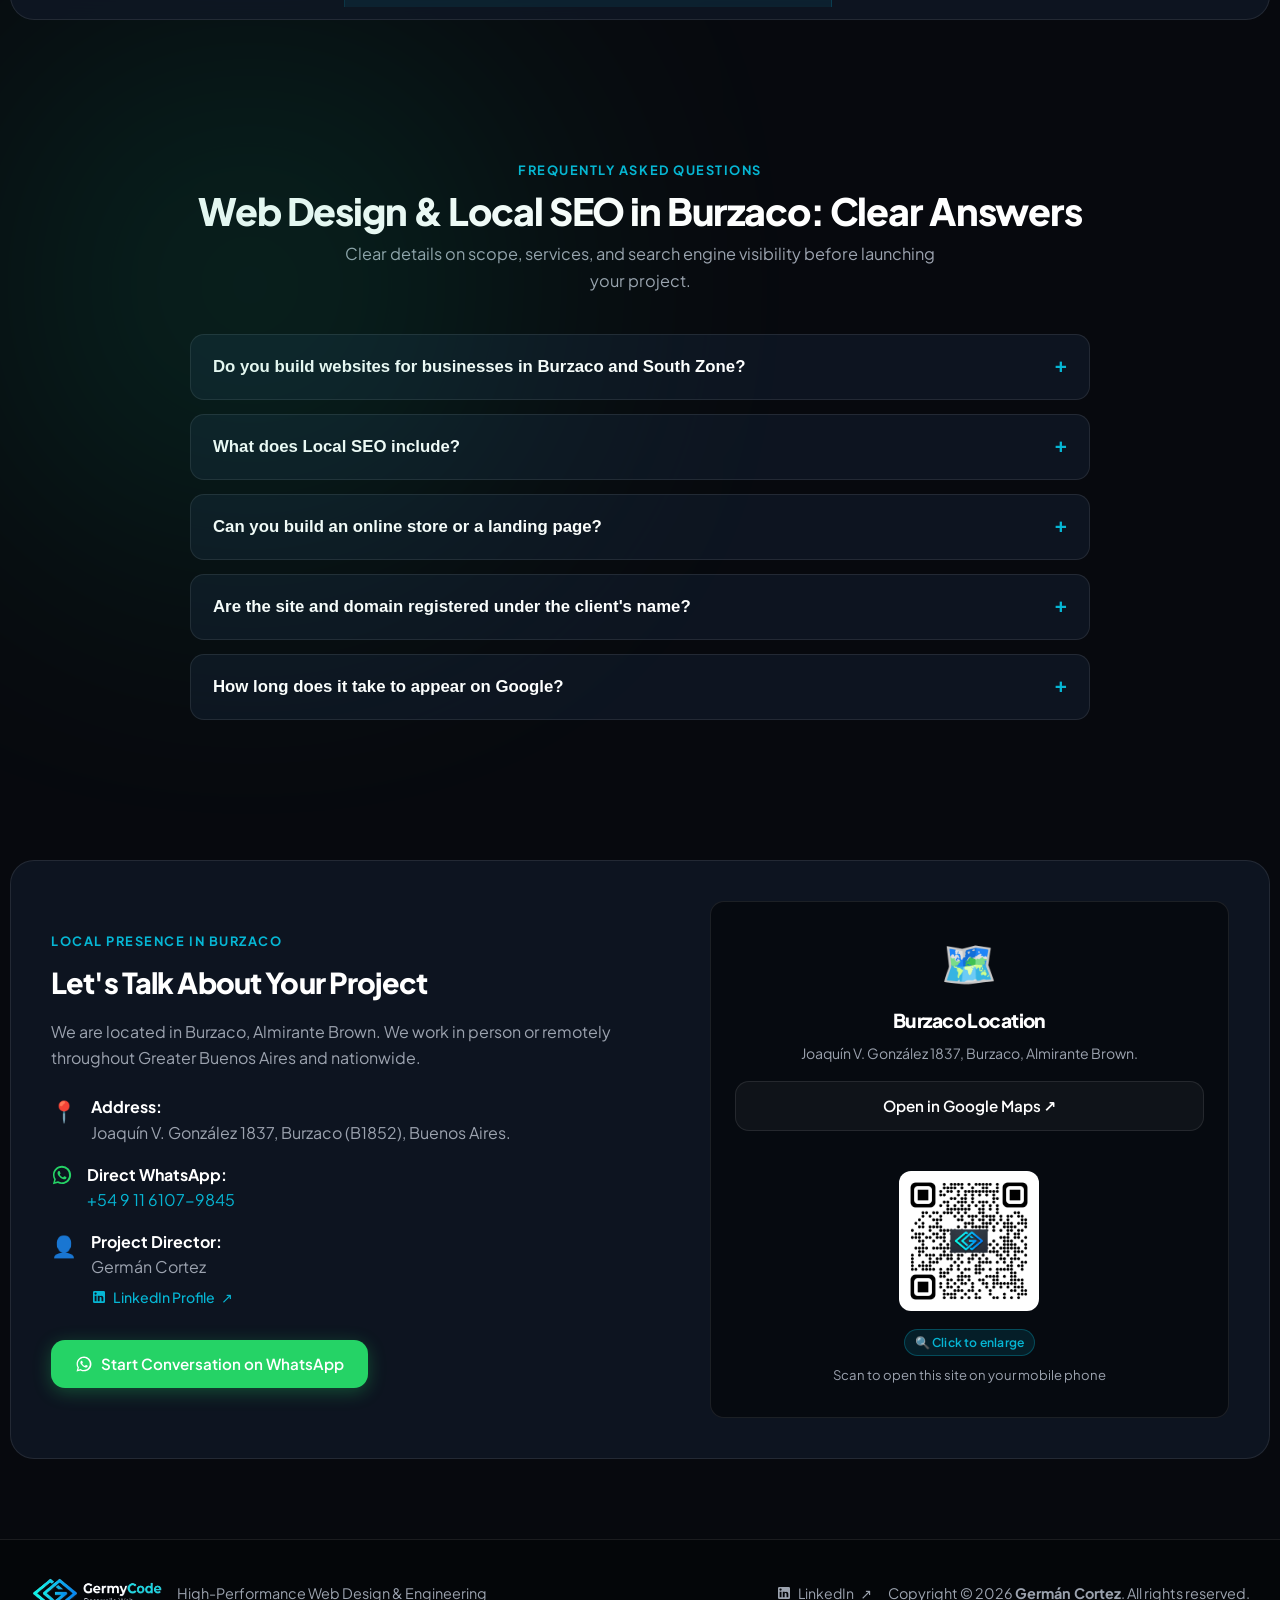
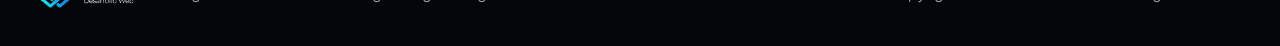
==== commit 546b4e42: "fix(seo): differentiate demo CTAs and mobile navigation anchor texts to reach 100% link score, bump " ====
--- a/index.html
+++ b/index.html
@@ -60,7 +60,7 @@
       if ('caches' in window) {
         caches.keys().then(function(names) {
           names.forEach(function(name) {
-            if (name !== 'germycode-v6') {
+            if (name !== 'germycode-v7') {
               caches.delete(name);
             }
           });
@@ -87,7 +87,7 @@
   </script>
 
   <!-- Estilos Nativos Zero-CDN del Sistema (Sección 4 Documento Maestro) -->
-  <link rel="stylesheet" href="./estilos.css?v=2.0.3">
+  <link rel="stylesheet" href="./estilos.css?v=2.0.4">
 
   <!-- Schema.org estructurado (JSON-LD) para SEO Local -->
   <script type="application/ld+json">
@@ -247,13 +247,13 @@
 
     <!-- Menú Desplegable Móvil -->
     <div class="mobile-nav-menu" id="mobileNavMenu">
-      <a href="#diferenciales" aria-label="Sección Diferenciales" data-i18n="nav_differentials">Diferenciales</a>
-      <a href="#servicios-locales" aria-label="Sección Servicios de diseño" data-i18n="nav_services">Servicios</a>
-      <a href="#demos" aria-label="Sección Demos interactivas" data-i18n="nav_demos">Demos</a>
-      <a href="#cotizador" aria-label="Sección Cotizador online" data-i18n="nav_calc">Cotizador</a>
-      <a href="#comparativa" aria-label="Sección Comparativa técnica" data-i18n="nav_compare">Comparativa</a>
-      <a href="#preguntas-frecuentes" aria-label="Sección Preguntas frecuentes" data-i18n="nav_faq">FAQ</a>
-      <a href="#contacto" aria-label="Sección Contacto y ubicación" data-i18n="nav_contact">Contacto</a>
+      <a href="#diferenciales" data-i18n="mob_differentials">Nuestros Diferenciales</a>
+      <a href="#servicios-locales" data-i18n="mob_services">Servicios Locales</a>
+      <a href="#demos" data-i18n="mob_demos">Demos en Vivo</a>
+      <a href="#cotizador" data-i18n="mob_calc">Cotizar Online</a>
+      <a href="#comparativa" data-i18n="mob_compare">GermyCode vs Agencias</a>
+      <a href="#preguntas-frecuentes" data-i18n="mob_faq">Preguntas Frecuentes</a>
+      <a href="#contacto" data-i18n="mob_contact">Contacto y Ubicación</a>
     </div>
   </header>
 
@@ -376,21 +376,21 @@
         <span class="demo-tag" data-i18n="demo_c1_tag">Demo · Presencia local</span>
         <h3 data-i18n="demo_c1_title">Panadería El Maná</h3>
         <p data-i18n="demo_c1_desc">Horarios, ubicación en mapa, productos del día y contacto directo para pedidos y consultas. Un lanzamiento pensado para negocios de barrio.</p>
-        <a class="btn btn-outline demo-link" href="https://townshop-one.vercel.app/landing2/" data-original-href="https://townshop-one.vercel.app/landing2/" target="_blank" rel="noopener" data-i18n="demo_c1_cta">Ver demo en vivo ↗</a>
+        <a class="btn btn-outline demo-link" href="https://townshop-one.vercel.app/landing2/" data-original-href="https://townshop-one.vercel.app/landing2/" target="_blank" rel="noopener" data-i18n="demo_c1_cta">Ver demo Panadería ↗</a>
       </article>
 
       <article class="demo-card">
         <span class="demo-tag" data-i18n="demo_c2_tag">Demo · Catálogo que consulta</span>
         <h3 data-i18n="demo_c2_title">Almacén Doña Rosa</h3>
         <p data-i18n="demo_c2_desc">Categorías, fotos y precios con mensajes listos para WhatsApp. La solución ideal para comercios con stock variado que necesitan vender sin fricción.</p>
-        <a class="btn btn-outline demo-link" href="https://townshop-one.vercel.app/landing-demos/landing-1/" data-original-href="https://townshop-one.vercel.app/landing-demos/landing-1/" target="_blank" rel="noopener" data-i18n="demo_c2_cta">Ver demo en vivo ↗</a>
+        <a class="btn btn-outline demo-link" href="https://townshop-one.vercel.app/landing-demos/landing-1/" data-original-href="https://townshop-one.vercel.app/landing-demos/landing-1/" target="_blank" rel="noopener" data-i18n="demo_c2_cta">Ver demo Almacén ↗</a>
       </article>
 
       <article class="demo-card">
         <span class="demo-tag" data-i18n="demo_c3_tag">Demo · Tienda online</span>
         <h3 data-i18n="demo_c3_title">Almacén Doña Rosa · Tienda</h3>
         <p data-i18n="demo_c3_desc">Carrito, paso a paso de compra y flujo de venta digital. Un ejemplo de e-commerce ligero, claro y móvil-first para clientes recurrentes.</p>
-        <a class="btn btn-outline demo-link" href="https://townshop-one.vercel.app/landing-demos/landing-3/" data-original-href="https://townshop-one.vercel.app/landing-demos/landing-3/" target="_blank" rel="noopener" data-i18n="demo_c3_cta">Ver demo en vivo ↗</a>
+        <a class="btn btn-outline demo-link" href="https://townshop-one.vercel.app/landing-demos/landing-3/" data-original-href="https://townshop-one.vercel.app/landing-demos/landing-3/" target="_blank" rel="noopener" data-i18n="demo_c3_cta">Ver demo Tienda Online ↗</a>
       </article>
 
       <article class="demo-card">
@@ -699,7 +699,7 @@
     </a>
     <a href="#servicios-locales" class="bottom-nav-item" data-section="servicios">
       <svg viewBox="0 0 24 24" width="22" height="22" stroke="currentColor" fill="none" stroke-width="2"><rect x="2" y="7" width="20" height="14" rx="2"/><path d="M16 21V5a2 2 0 0 0-2-2h-4a2 2 0 0 0-2 2v16"/></svg>
-      <span data-i18n="bot_services">Servicios</span>
+      <span data-i18n="bot_services">Planes</span>
     </a>
     <a href="#cotizador" class="bottom-nav-item" data-section="cotizador">
       <svg viewBox="0 0 24 24" width="22" height="22" stroke="currentColor" fill="none" stroke-width="2"><path d="M12 2v20M17 5H9.5a3.5 3.5 0 0 0 0 7h5a3.5 3.5 0 0 1 0 7H6"/></svg>
@@ -752,6 +752,6 @@
   </div>
 
   <!-- Script Lógico Vanilla JS (Offline & Zero-Dependencies) -->
-  <script src="./app.js?v=2.0.3"></script>
+  <script src="./app.js?v=2.0.4"></script>
 </body>
 </html>
